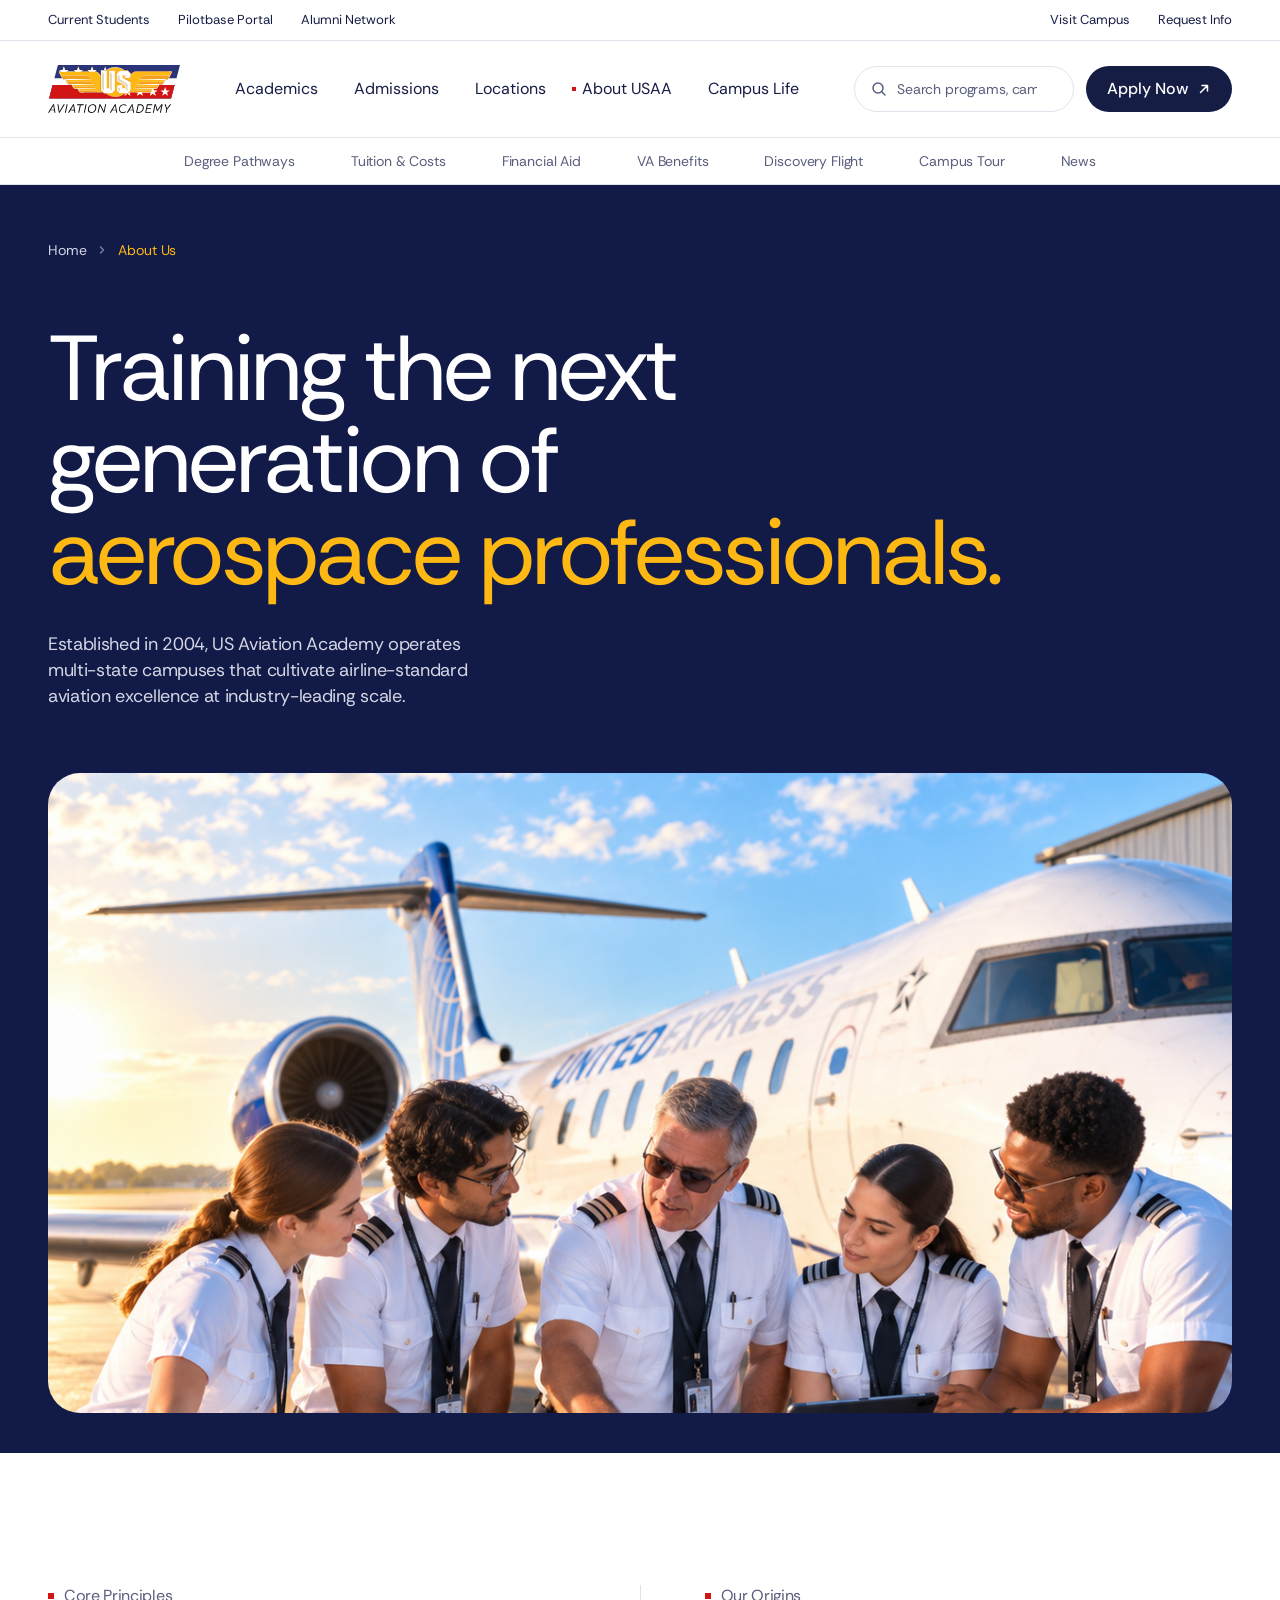
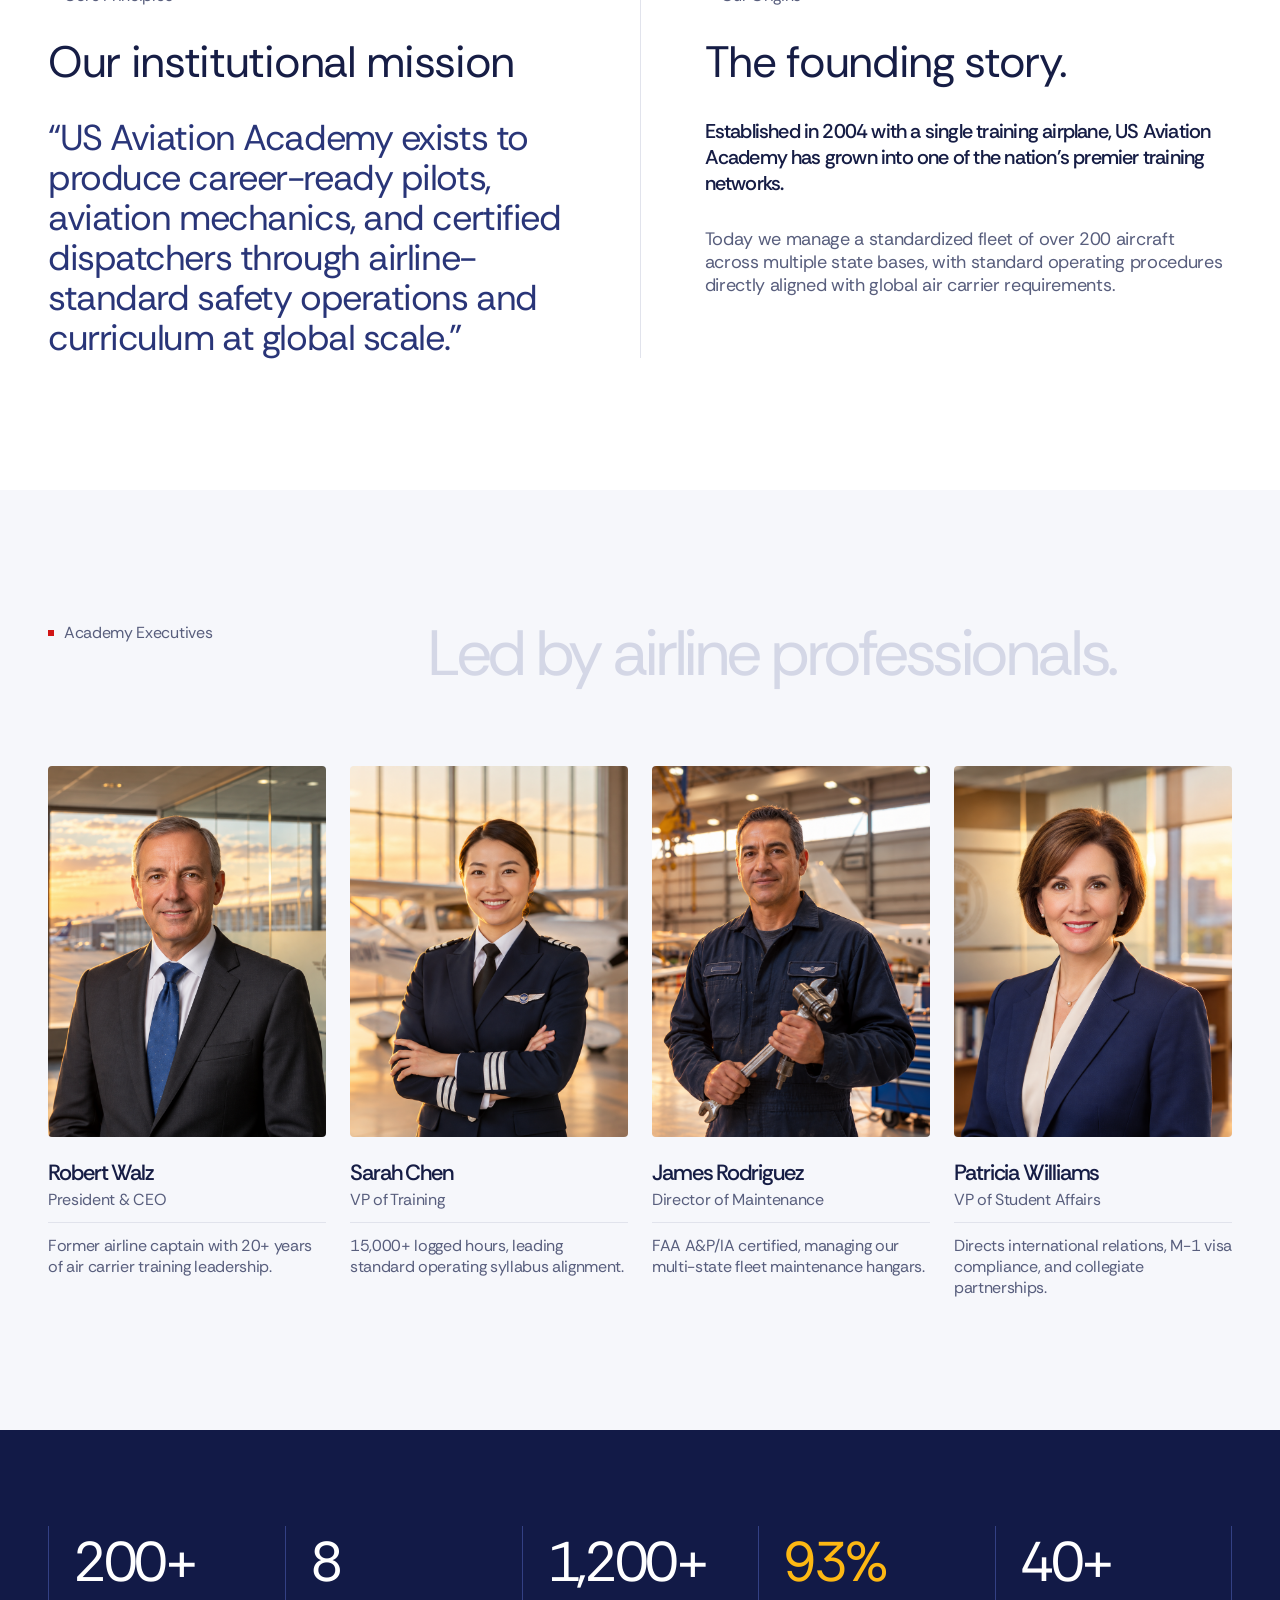
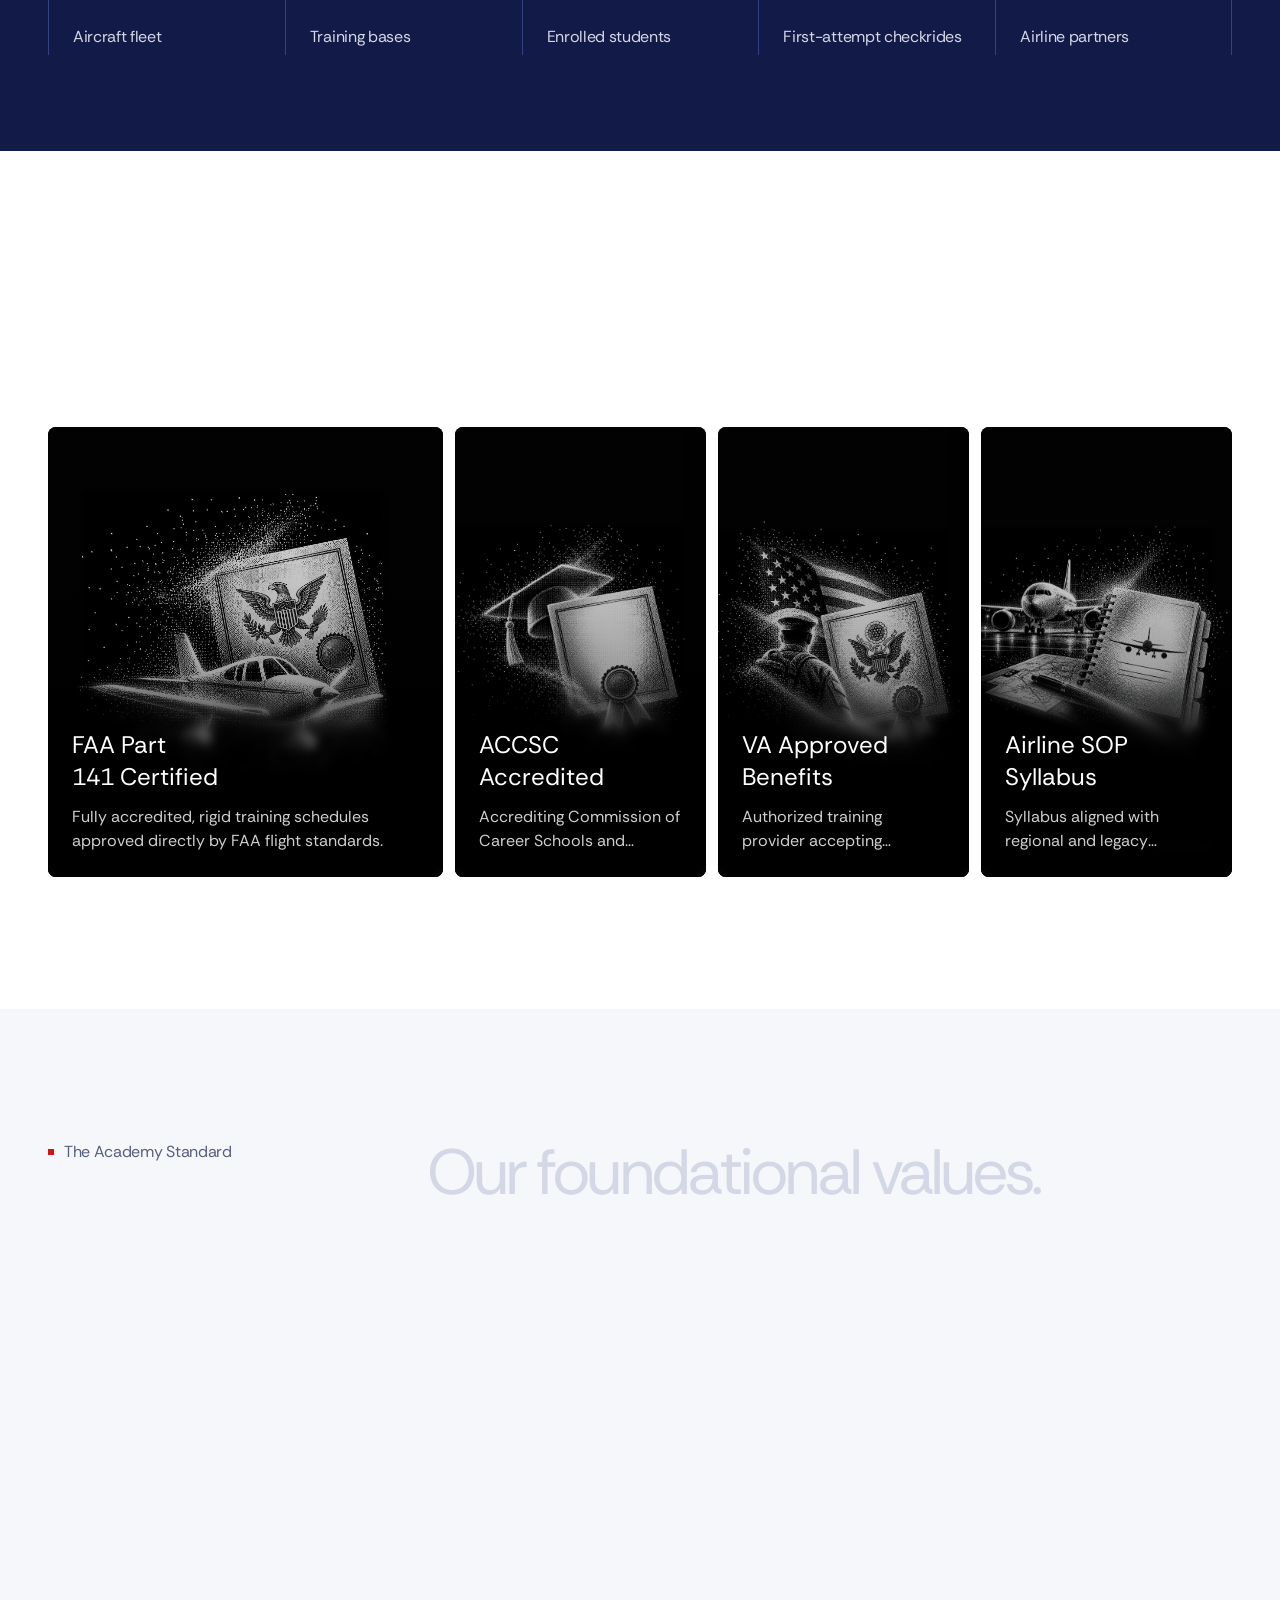
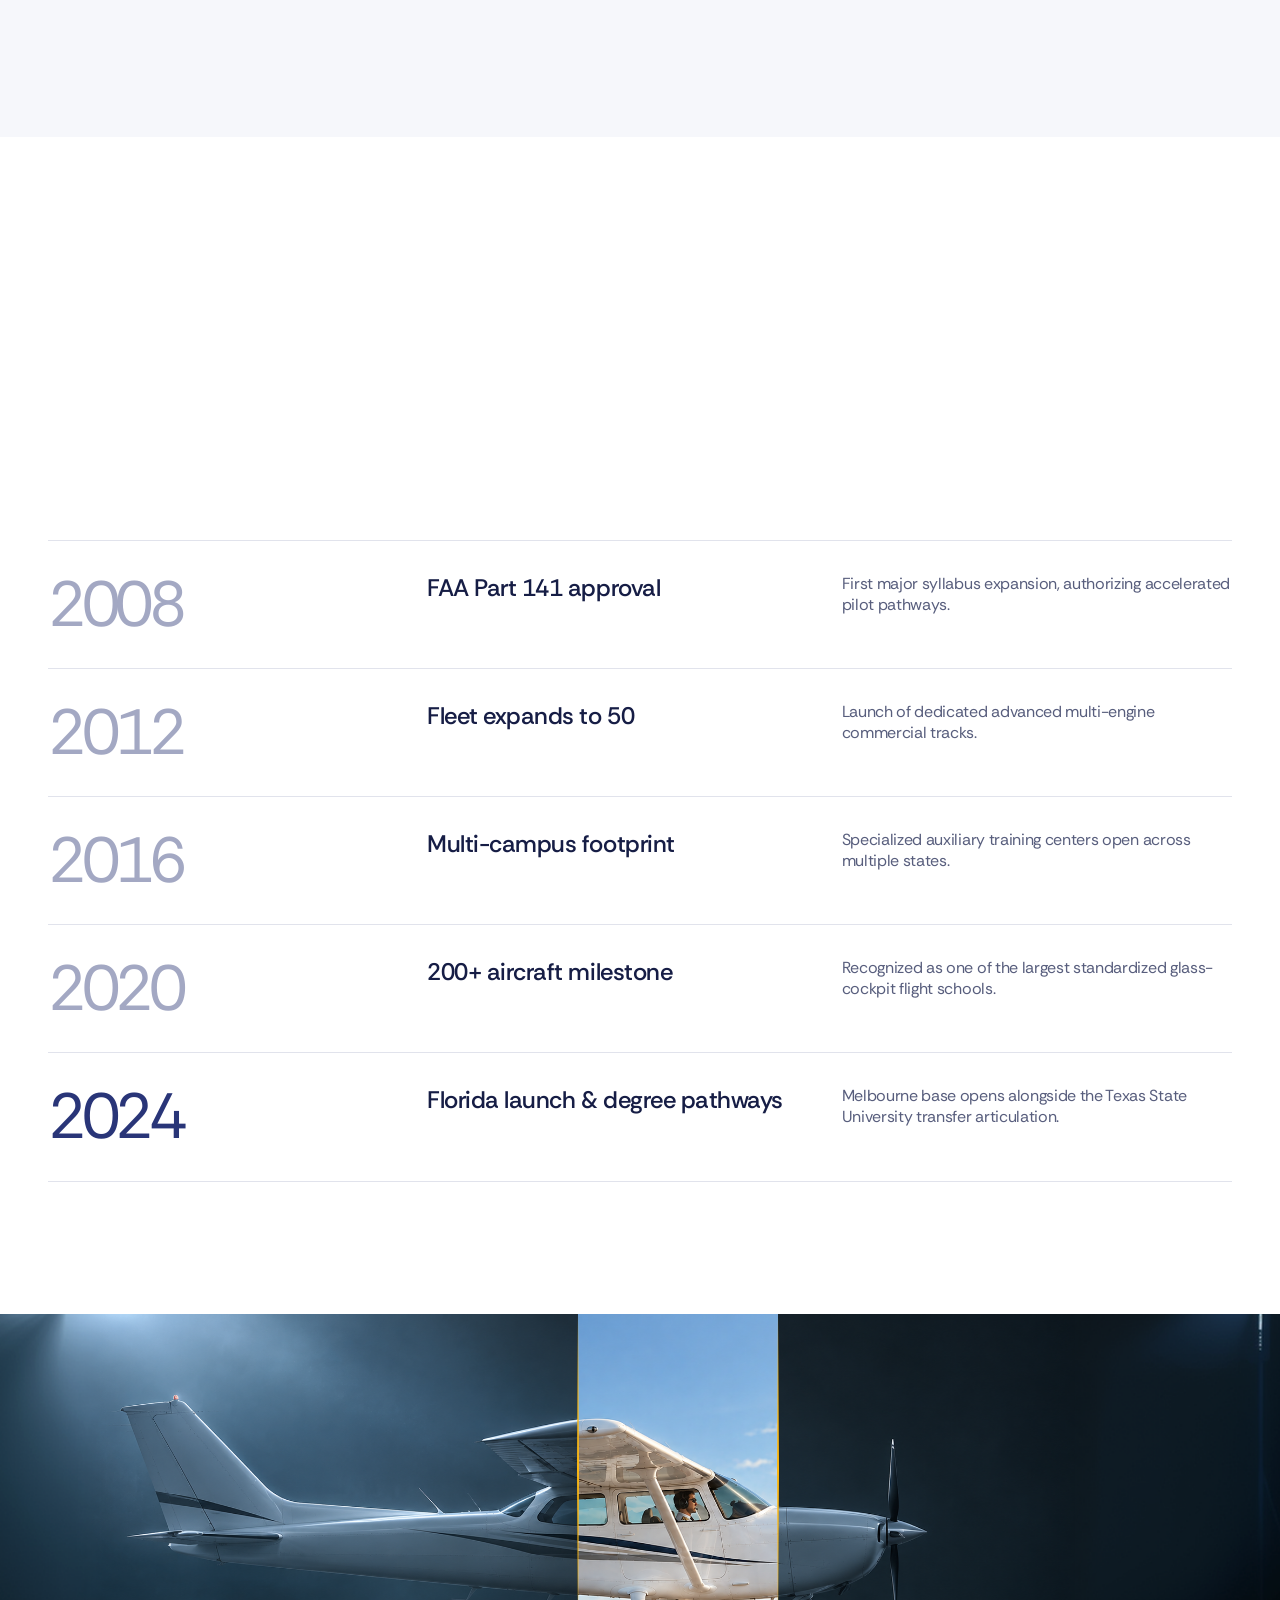
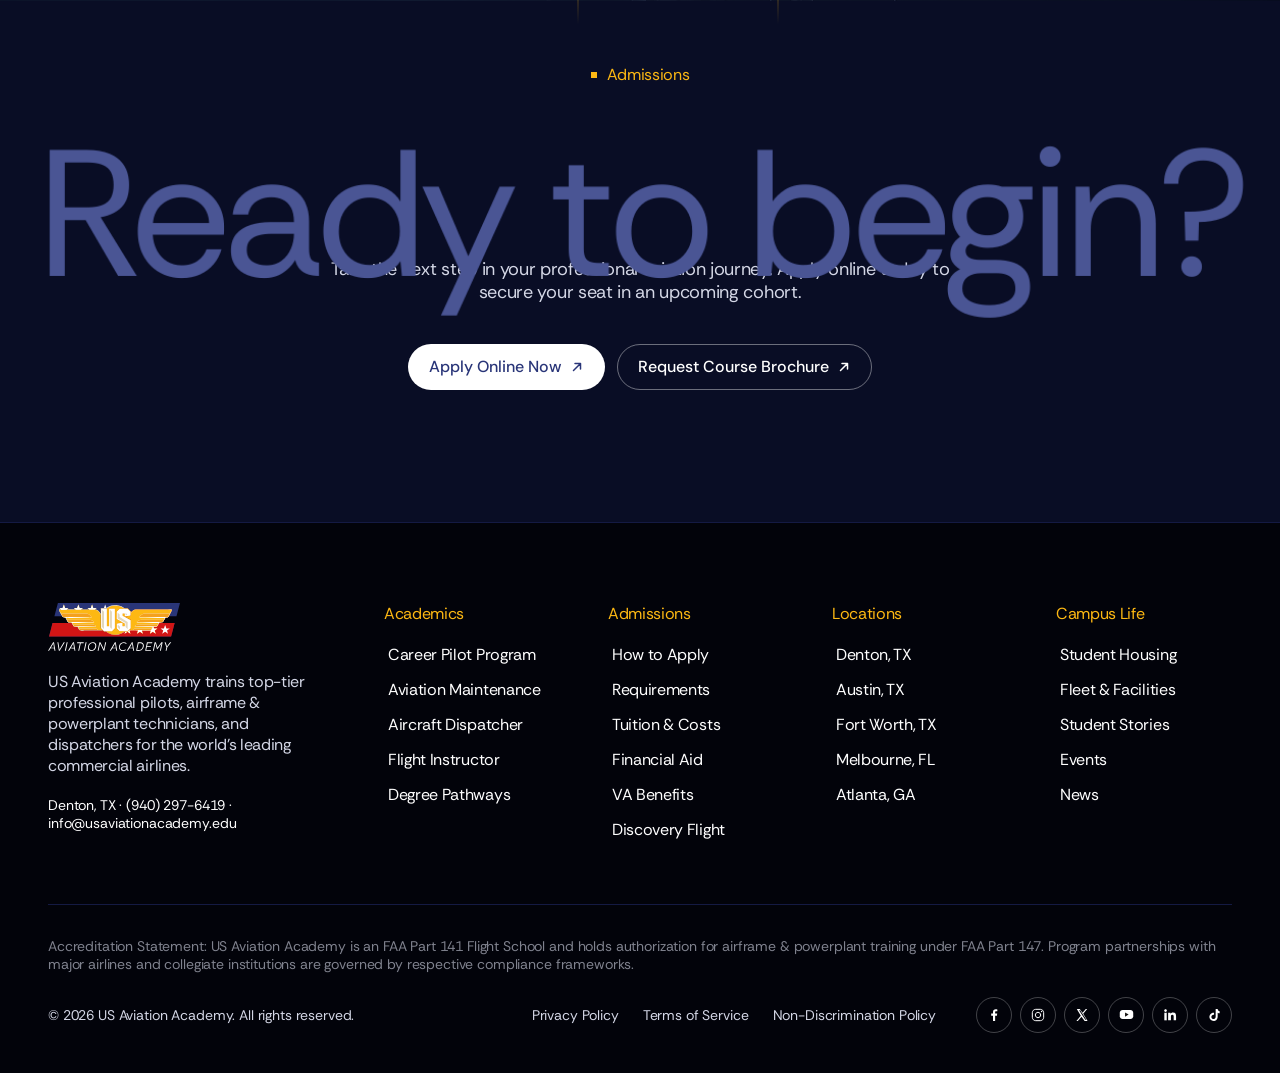
==== about.html @ 26ec2b7f "Match accreditation cards to updated Figma Keep artwork at natural proportions on black instead of c" ====
<!doctype html>
<html lang="en">
<head>
  <meta charset="utf-8">
  <meta name="viewport" content="width=device-width, initial-scale=1">
  <title>About Us — US Aviation Academy</title>
  <meta name="description" content="Since 2004, US Aviation Academy has trained airline-ready pilots, A&amp;P technicians and dispatchers across multi-state campuses.">
  <link rel="preconnect" href="https://fonts.googleapis.com">
  <link rel="preconnect" href="https://fonts.gstatic.com" crossorigin>
  <link href="https://fonts.googleapis.com/css2?family=DM+Sans:opsz,wght@9..40,400;9..40,500&family=Rethink+Sans:wght@400;500&display=swap" rel="stylesheet">
  <link href="https://api.fontshare.com/v2/css?f[]=satoshi@400&display=swap" rel="stylesheet">
  <link rel="stylesheet" href="styles.css?v=7">
</head>
<body class="page-about">
  <a class="skip-link" href="#main">Skip to content</a>

  <!-- Full header (top of page) -->
  <header class="site-header" id="top">
    <div class="utility-nav">
      <nav class="utility-left" aria-label="Quick links">
        <a href="#">Current Students</a>
        <a href="#">Pilotbase Portal</a>
        <a href="#">Alumni Network</a>
      </nav>
      <nav class="utility-right" aria-label="Visitor links">
        <a href="#">Visit Campus</a>
        <a href="#">Request Info</a>
      </nav>
    </div>

    <div class="main-nav">
      <a class="logo" href="index.html" aria-label="US Aviation Academy home">
        <img src="assets/logo.svg" width="132" height="48" alt="US Aviation Academy">
      </a>
      <nav class="nav-menu" aria-label="Primary">
        <a href="index.html#programs">Academics</a>
        <a href="index.html#admissions">Admissions</a>
        <a href="index.html#locations">Locations</a>
        <a href="about.html" class="is-current">About USAA</a>
        <a href="index.html#news">Campus Life</a>
      </nav>
      <div class="nav-actions">
        <label class="search-bar">
          <span class="icon icon-search" aria-hidden="true"></span>
          <span class="sr-only">Search</span>
          <input type="search" placeholder="Search programs, campuses…">
        </label>
        <a class="btn btn-dark" href="index.html#admissions">Apply Now <span class="arrow" aria-hidden="true"></span></a>
        <button class="menu-toggle" type="button" aria-label="Open menu" aria-expanded="false" aria-controls="mobile-menu"><span></span><span></span></button>
      </div>
    </div>

    <nav class="sub-nav" aria-label="Secondary">
      <a href="index.html#programs">Degree Pathways</a>
      <a href="index.html#admissions">Tuition &amp; Costs</a>
      <a href="index.html#admissions">Financial Aid</a>
      <a href="index.html#admissions">VA Benefits</a>
      <a href="index.html#cta">Discovery Flight</a>
      <a href="index.html#locations">Campus Tour</a>
      <a href="index.html#news">News</a>
    </nav>
  </header>

  <!-- Floating sticky header (appears on scroll) -->
  <div class="sticky-nav" aria-hidden="true">
    <div class="sticky-pill">
      <a class="logo" href="index.html" tabindex="-1" aria-label="US Aviation Academy home">
        <img src="assets/logo-sticky.svg" width="99" height="36" alt="">
      </a>
      <nav class="nav-menu" aria-label="Primary (sticky)">
        <a href="index.html#programs" tabindex="-1">Academics</a>
        <a href="index.html#admissions" tabindex="-1">Admissions</a>
        <a href="index.html#locations" tabindex="-1">Locations</a>
        <a href="about.html" tabindex="-1" class="is-current">About USAA</a>
        <a href="index.html#news" tabindex="-1">Campus Life</a>
      </nav>
      <div class="nav-actions">
        <form class="pill-search" role="search" onsubmit="return false">
          <input type="search" placeholder="Search programs, campuses…" tabindex="-1" aria-label="Search">
          <button type="button" class="pill-search-btn" tabindex="-1" aria-label="Open search"><span class="icon icon-search" aria-hidden="true"></span></button>
        </form>
        <a class="btn btn-ink" href="index.html#admissions" tabindex="-1">Apply Now <span class="arrow" aria-hidden="true"></span></a>
        <button class="menu-toggle" type="button" tabindex="-1" aria-label="Open menu" aria-expanded="false" aria-controls="mobile-menu"><span></span><span></span></button>
      </div>
    </div>
  </div>

  <!-- Mobile menu -->
  <div class="mobile-menu" id="mobile-menu" hidden>
    <nav aria-label="Mobile">
      <a href="index.html#programs">Academics</a>
      <a href="index.html#admissions">Admissions</a>
      <a href="index.html#locations">Locations</a>
      <a href="about.html" class="is-current">About USAA</a>
      <a href="index.html#news">Campus Life</a>
    </nav>
    <div class="mobile-menu-foot">
      <a class="btn btn-light" href="index.html#admissions">Apply Now <span class="arrow" aria-hidden="true"></span></a>
      <a class="btn btn-outline-dark" href="#">Request Info <span class="arrow" aria-hidden="true"></span></a>
    </div>
  </div>

  <main id="main">
    <!-- Page hero -->
    <section class="page-hero section-dark">
      <div class="wrap">
        <nav class="breadcrumbs hero-in" aria-label="Breadcrumb" style="--hd:0ms">
          <a href="index.html">Home</a><img src="assets/chevron-right.svg" width="12" height="12" alt="">
          <span aria-current="page">About Us</span>
        </nav>
        <div class="about-title">
          <div class="about-title-row">
            <h1 class="display-xl hero-in" style="--hd:400ms; --hy:40px">Training the next<br>generation of<br><span class="accent">aerospace professionals.</span></h1>
            <p class="about-lead hero-in" style="--hd:200ms">Established in 2004, US Aviation Academy operates multi-state campuses that cultivate airline-standard aviation excellence at industry-leading scale.</p>
          </div>
        </div>
        <figure class="about-banner"><img src="assets/airline-dna.png" alt="Academy pilots reviewing a flight plan beside a regional jet"></figure>
      </div>
    </section>

    <!-- Mission -->
    <section class="section mission" id="mission">
      <div class="wrap mission-split">
        <div class="mission-col slide-in from-left">
          <p class="eyebrow"><span class="bullet bullet-red"></span>Core Principles</p>
          <h2 class="h3">Our institutional mission</h2>
          <blockquote class="mission-quote">“US Aviation Academy exists to produce career-ready pilots, aviation mechanics, and certified dispatchers through airline-standard safety operations and curriculum at global scale.”</blockquote>
        </div>
        <div class="mission-col origins slide-in from-right">
          <p class="eyebrow"><span class="bullet bullet-red"></span>Our Origins</p>
          <h2 class="h3">The founding story.</h2>
          <p class="origins-lead">Established in 2004 with a single training airplane, US Aviation Academy has grown into one of the nation's premier training networks.</p>
          <p class="origins-body">Today we manage a standardized fleet of over 200 aircraft across multiple state bases, with standard operating procedures directly aligned with global air carrier requirements.</p>
        </div>
      </div>
    </section>

    <!-- Leadership -->
    <section class="section leadership" id="leadership">
      <div class="wrap">
        <div class="section-header heading-in">
          <p class="eyebrow"><span class="bullet bullet-red"></span>Academy Executives</p>
          <h2 class="display-lg scroll-words">Led by airline professionals.</h2>
        </div>
        <div class="leaders-grid">
          <article class="leader-card reveal-up" style="--d:0ms">
            <span class="leader-portrait"><img class="zoom-in" src="assets/leader-robert-walz.png" alt="Portrait of Robert Walz" style="object-position:66% center"></span>
            <div class="leader-meta"><div class="name-role"><h3>Robert Walz</h3><p>President &amp; CEO</p></div><span class="divider"></span><p class="bio">Former airline captain with 20+ years of air carrier training leadership.</p></div>
          </article>
          <article class="leader-card reveal-up" style="--d:100ms">
            <span class="leader-portrait"><img class="zoom-in" src="assets/leader-sarah-chen.png" alt="Portrait of Sarah Chen" style="object-position:60.5% center"></span>
            <div class="leader-meta"><div class="name-role"><h3>Sarah Chen</h3><p>VP of Training</p></div><span class="divider"></span><p class="bio">15,000+ logged hours, leading standard operating syllabus alignment.</p></div>
          </article>
          <article class="leader-card reveal-up" style="--d:200ms">
            <span class="leader-portrait"><img class="zoom-in" src="assets/leader-james-rodriguez.png" alt="Portrait of James Rodriguez" style="object-position:89.4% center"></span>
            <div class="leader-meta"><div class="name-role"><h3>James Rodriguez</h3><p>Director of Maintenance</p></div><span class="divider"></span><p class="bio">FAA A&amp;P/IA certified, managing our multi-state fleet maintenance hangars.</p></div>
          </article>
          <article class="leader-card reveal-up" style="--d:300ms">
            <span class="leader-portrait"><img class="zoom-in" src="assets/leader-patricia-williams.png" alt="Portrait of Patricia Williams" style="object-position:62.9% center"></span>
            <div class="leader-meta"><div class="name-role"><h3>Patricia Williams</h3><p>VP of Student Affairs</p></div><span class="divider"></span><p class="bio">Directs international relations, M-1 visa compliance, and collegiate partnerships.</p></div>
          </article>
        </div>
      </div>
    </section>

    <!-- Stats band -->
    <section class="stats-band section-dark">
      <div class="wrap">
        <div class="band-grid count-group">
          <div class="band-stat"><span class="value" data-count="200" data-suffix="+">200+</span><span class="bar"></span><span class="label">Aircraft fleet</span></div>
          <div class="band-stat"><span class="value" data-count="8" data-suffix="">8</span><span class="bar"></span><span class="label">Training bases</span></div>
          <div class="band-stat"><span class="value" data-count="1200" data-suffix="+" data-comma>1,200+</span><span class="bar"></span><span class="label">Enrolled students</span></div>
          <div class="band-stat"><span class="value accent" data-count="93" data-suffix="%">93%</span><span class="bar"></span><span class="label">First-attempt checkrides</span></div>
          <div class="band-stat"><span class="value" data-count="40" data-suffix="+">40+</span><span class="bar"></span><span class="label">Airline partners</span></div>
        </div>
      </div>
    </section>

    <!-- Accreditation -->
    <section class="section accreditation" id="accreditation">
      <div class="wrap">
        <div class="section-header heading-in">
          <p class="eyebrow"><span class="bullet bullet-red"></span>Industry Endorsements</p>
          <h2 class="display-lg scroll-words">Accreditation &amp; partnerships.</h2>
        </div>
        <div class="accred-grid">
          <article class="accred-card is-active reveal-up" tabindex="0" style="--d:0ms">
            <img src="assets/accred-faa-141.png" alt="">
            <div class="accred-copy"><h3>FAA Part<br>141 Certified</h3><p>Fully accredited, rigid training schedules approved directly by FAA flight standards.</p></div>
          </article>
          <article class="accred-card reveal-up" tabindex="0" style="--d:100ms">
            <img src="assets/accred-accsc.png" alt="">
            <div class="accred-copy"><h3>ACCSC<br>Accredited</h3><p>Accrediting Commission of Career Schools and Colleges approved standards of excellence.</p></div>
          </article>
          <article class="accred-card reveal-up" tabindex="0" style="--d:200ms">
            <img src="assets/accred-va.png" alt="">
            <div class="accred-copy"><h3>VA Approved<br>Benefits</h3><p>Authorized training provider accepting standard GI Bill education pathway funding.</p></div>
          </article>
          <article class="accred-card reveal-up" tabindex="0" style="--d:300ms">
            <img src="assets/accred-airline-sop.png" alt="">
            <div class="accred-copy"><h3>Airline SOP<br>Syllabus</h3><p>Syllabus aligned with regional and legacy commercial carrier checkride parameters.</p></div>
          </article>
        </div>
      </div>
    </section>

    <!-- Values -->
    <section class="section values" id="values">
      <div class="wrap">
        <div class="section-header heading-in">
          <p class="eyebrow"><span class="bullet bullet-red"></span>The Academy Standard</p>
          <h2 class="display-lg scroll-words">Our foundational values.</h2>
        </div>
        <div class="values-grid">
          <article class="value-card reveal-up draw-line" style="--d:0ms">
            <span class="index">01</span>
            <div class="value-body"><span class="value-illustration"><img src="assets/value-safety.png" alt=""></span><h3>Safety first</h3><p>Checklists, strict crew resource management, and rigorous standards from flight one.</p></div>
          </article>
          <article class="value-card reveal-up draw-line" style="--d:100ms">
            <span class="index">02</span>
            <div class="value-body"><span class="value-illustration"><img src="assets/value-academic.png" alt=""></span><h3>Academic excellence</h3><p>Collegiate curriculum integrated with industry-standard aviation platforms.</p></div>
          </article>
          <article class="value-card reveal-up draw-line" style="--d:200ms">
            <span class="index">03</span>
            <div class="value-body"><span class="value-illustration"><img src="assets/value-mentorship.png" alt=""></span><h3>Mentorship community</h3><p>Lasting networks pairing candidates with retired legacy carrier pilots.</p></div>
          </article>
        </div>
      </div>
    </section>

    <!-- Timeline -->
    <section class="section timeline" id="story">
      <div class="wrap">
        <div class="section-header heading-in">
          <p class="eyebrow"><span class="bullet bullet-red"></span>Operational Milestones</p>
          <h2 class="display-lg scroll-words">Our institutional story.</h2>
        </div>
        <ol class="timeline-flow">
          <li class="timeline-row reveal-up draw-line">
            <span class="year">2004</span>
            <div class="event"><h3 class="h6">Founded in Denton, TX</h3><p>Operations begin with a single training aircraft and regional ground school.</p></div>
          </li>
          <li class="timeline-row reveal-up draw-line">
            <span class="year">2008</span>
            <div class="event"><h3 class="h6">FAA Part 141 approval</h3><p>First major syllabus expansion, authorizing accelerated pilot pathways.</p></div>
          </li>
          <li class="timeline-row reveal-up draw-line">
            <span class="year">2012</span>
            <div class="event"><h3 class="h6">Fleet expands to 50</h3><p>Launch of dedicated advanced multi-engine commercial tracks.</p></div>
          </li>
          <li class="timeline-row reveal-up draw-line">
            <span class="year">2016</span>
            <div class="event"><h3 class="h6">Multi-campus footprint</h3><p>Specialized auxiliary training centers open across multiple states.</p></div>
          </li>
          <li class="timeline-row reveal-up draw-line">
            <span class="year">2020</span>
            <div class="event"><h3 class="h6">200+ aircraft milestone</h3><p>Recognized as one of the largest standardized glass-cockpit flight schools.</p></div>
          </li>
          <li class="timeline-row is-latest reveal-up draw-line">
            <span class="year">2024</span>
            <div class="event"><h3 class="h6">Florida launch &amp; degree pathways</h3><p>Melbourne base opens alongside the Texas State University transfer articulation.</p></div>
          </li>
        </ol>
      </div>
    </section>

    <!-- Pre-footer CTA -->
    <section class="cta" id="cta">
      <div class="cta-visual" aria-label="Training aircraft — move across the image to reveal it in flight">
        <img class="cta-base" src="assets/cta-plane-1.png" alt="Cessna training aircraft in a hangar">
        <div class="cta-window">
          <img class="cta-reveal" src="assets/cta-plane-2.png" alt="" aria-hidden="true">
        </div>
        <img class="cta-divider left" src="assets/cta-divider-1.svg" width="2" height="347" alt="" aria-hidden="true">
        <img class="cta-divider right" src="assets/cta-divider-2.svg" width="2" height="348" alt="" aria-hidden="true">
      </div>
      <div class="cta-content wrap">
        <p class="eyebrow eyebrow-yellow reveal-up"><span class="bullet"></span>Admissions</p>
        <h2 class="display-xl scroll-words on-dark">Ready to begin?</h2>
        <p class="cta-lead reveal-up">Take the next step in your professional aviation journey. Apply online today to secure your seat in an upcoming cohort.</p>
        <div class="btn-row center reveal-up">
          <a class="btn btn-light" href="index.html#admissions">Apply Online Now <span class="arrow" aria-hidden="true"></span></a>
          <a class="btn btn-outline-dark" href="#">Request Course Brochure <span class="arrow" aria-hidden="true"></span></a>
        </div>
      </div>
    </section>
  </main>

  <footer class="footer">
    <div class="wrap">
      <div class="footer-top">
        <div class="footer-brand">
          <img src="assets/logo-reversed.svg" width="132" height="48" alt="US Aviation Academy">
          <p>US Aviation Academy trains top-tier professional pilots, airframe &amp; powerplant technicians, and dispatchers for the world's leading commercial airlines.</p>
          <p class="contact">Denton, TX · <a href="tel:+19402976419">(940) 297-6419</a> · <a href="mailto:info@usaviationacademy.edu">info@usaviationacademy.edu</a></p>
        </div>
        <div class="footer-columns">
          <nav class="reveal-up" style="--d:0ms" aria-label="Academics"><h4>Academics</h4><a class="flink" href="career-pilot.html"><span>Career Pilot Program</span></a><a class="flink" href="#"><span>Aviation Maintenance</span></a><a class="flink" href="#"><span>Aircraft Dispatcher</span></a><a class="flink" href="#"><span>Flight Instructor</span></a><a class="flink" href="#"><span>Degree Pathways</span></a></nav>
          <nav class="reveal-up" style="--d:100ms" aria-label="Admissions"><h4>Admissions</h4><a class="flink" href="#"><span>How to Apply</span></a><a class="flink" href="#"><span>Requirements</span></a><a class="flink" href="#"><span>Tuition &amp; Costs</span></a><a class="flink" href="#"><span>Financial Aid</span></a><a class="flink" href="#"><span>VA Benefits</span></a><a class="flink" href="#"><span>Discovery Flight</span></a></nav>
          <nav class="reveal-up" style="--d:200ms" aria-label="Locations"><h4>Locations</h4><a class="flink" href="#"><span>Denton, TX</span></a><a class="flink" href="#"><span>Austin, TX</span></a><a class="flink" href="#"><span>Fort Worth, TX</span></a><a class="flink" href="#"><span>Melbourne, FL</span></a><a class="flink" href="#"><span>Atlanta, GA</span></a></nav>
          <nav class="reveal-up" style="--d:300ms" aria-label="Campus Life"><h4>Campus Life</h4><a class="flink" href="#"><span>Student Housing</span></a><a class="flink" href="#"><span>Fleet &amp; Facilities</span></a><a class="flink" href="#"><span>Student Stories</span></a><a class="flink" href="#"><span>Events</span></a><a class="flink" href="#"><span>News</span></a></nav>
        </div>
      </div>
      <div class="footer-legal">
        <p class="accreditation">Accreditation Statement: US Aviation Academy is an FAA Part 141 Flight School and holds authorization for airframe &amp; powerplant training under FAA Part 147. Program partnerships with major airlines and collegiate institutions are governed by respective compliance frameworks.</p>
        <div class="footer-bottom-row">
          <p>© 2026 US Aviation Academy. All rights reserved.</p>
          <div class="bottom-right">
            <nav class="legal-links" aria-label="Legal"><a href="#">Privacy Policy</a><a href="#">Terms of Service</a><a href="#">Non-Discrimination Policy</a></nav>
            <div class="footer-social">
              <a href="#" aria-label="Facebook"><img src="assets/social-facebook.svg" width="16" height="16" alt=""></a>
              <a href="#" aria-label="Instagram"><img src="assets/social-instagram.svg" width="16" height="16" alt=""></a>
              <a href="#" aria-label="X"><img src="assets/social-x.svg" width="16" height="16" alt=""></a>
              <a href="#" aria-label="YouTube"><img src="assets/social-youtube.svg" width="17" height="17" alt=""></a>
              <a href="#" aria-label="LinkedIn"><img src="assets/social-linkedin.svg" width="16" height="16" alt=""></a>
              <a href="#" aria-label="TikTok"><img src="assets/social-tiktok.svg" width="16" height="16" alt=""></a>
            </div>
          </div>
        </div>
      </div>
    </div>
  </footer>

  <script src="vendor/lenis.min.js"></script>
  <script src="main.js?v=7"></script>
</body>
</html>
---- styles.css ----
/* ==========================================================================
   US Aviation Academy — Homepage prototype
   Visuals: Figma "USAA Homepage — Desktop 1440 (Brand)".
   Motion: pactum-interactions.md (Pactum spec), mapped to USAA brand colours
   (Pactum lime → USAA yellow, Pactum dark teal → USAA navy).
   ========================================================================== */

:root {
  /* Brand */
  --primary: #293578;
  --secondary: #fdb813;
  --tertiary: #d11515;

  /* Surfaces */
  --navy: #121a47;
  --navy-deep: #090d25;
  --ink: #161d45;
  --footer: #02030a;
  --white: #ffffff;
  --off-white: #f6f7fb;
  --tint: #fff6e0;

  /* Text */
  --text: #161d45;
  --text-2: #585e7d;
  --text-muted: #d4d7e6;

  /* Lines */
  --line: #e1e3ec;
  --line-dark: #334084;
  --line-footer: #141a43;

  /* Type */
  --font-display: "Rethink Sans", system-ui, sans-serif;
  --font-ui: "DM Sans", system-ui, sans-serif;

  /* Layout */
  --gutter: 48px;
  --section-y: 132px;
  --max: 1440px;

  /* Motion tokens (spec §0) */
  --hover-fast: 500ms cubic-bezier(0.16, 1, 0.3, 1);
  --hover-soft: 400ms cubic-bezier(0.34, 1.3, 0.64, 1);
  --card-reveal: 800ms cubic-bezier(0.16, 1, 0.3, 1);
  --blog-hover: 400ms cubic-bezier(0.12, 0.23, 0.5, 1);
  --ease-appear: cubic-bezier(0.22, 1, 0.36, 1);       /* 1200ms */
  --ease-hero: cubic-bezier(0.12, 0.23, 0, 0.99);      /* 1200ms */
  --ease-heading: cubic-bezier(0.12, 0.23, 0.27, 1);   /* 600ms */
  --ease-image: cubic-bezier(0.44, 0, 0.11, 1);        /* 1200ms */
  --ease-line: cubic-bezier(0.075, 0.82, 0.165, 1);    /* 1500ms */
  --ease-stat: cubic-bezier(0.215, 0.61, 0.355, 1);    /* 2000ms */
  --ease-nav: cubic-bezier(0.16, 1, 0.3, 1);           /* 600ms */
}

/* Reset ------------------------------------------------------------------ */
*, *::before, *::after { box-sizing: border-box; }
html { -webkit-text-size-adjust: 100%; }
body {
  margin: 0;
  background: var(--white);
  color: var(--text);
  font-family: var(--font-display);
  font-size: 16px;
  line-height: 1.3;
  letter-spacing: -0.02em;
  -webkit-font-smoothing: antialiased;
  overflow-x: hidden;
}
img { display: block; max-width: 100%; }
a { color: inherit; text-decoration: none; }
h1, h2, h3, h4, p, figure, ol, ul { margin: 0; padding: 0; }
ol, ul { list-style: none; }
button, input { font: inherit; color: inherit; }
button { cursor: pointer; background: none; border: 0; padding: 0; }
section[id], main { scroll-margin-top: 96px; }

/* Lenis (smooth scroll) */
html.lenis, html.lenis body { height: auto; }
.lenis.lenis-smooth { scroll-behavior: auto !important; }
.lenis.lenis-smooth [data-lenis-prevent] { overscroll-behavior: contain; }
.lenis.lenis-stopped { overflow: hidden; }

.sr-only {
  position: absolute; width: 1px; height: 1px; padding: 0; margin: -1px;
  overflow: hidden; clip: rect(0 0 0 0); white-space: nowrap; border: 0;
}
.skip-link {
  position: absolute; left: 16px; top: -60px; z-index: 100;
  background: var(--secondary); color: var(--ink); padding: 10px 16px; border-radius: 100px;
  transition: top 200ms;
}
.skip-link:focus { top: 16px; }
:focus-visible { outline: 2px solid var(--secondary); outline-offset: 3px; border-radius: 4px; }

.wrap { width: 100%; max-width: var(--max); margin-inline: auto; padding-inline: var(--gutter); }

/* Type scale ------------------------------------------------------------- */
.display-xl { font-weight: 400; font-size: 104px; line-height: 1; letter-spacing: -0.05em; }
.display-lg { font-weight: 400; font-size: 64px; line-height: 1; letter-spacing: -0.07em; }
.h3 { font-weight: 400; font-size: 44px; line-height: 48px; letter-spacing: -0.03em; }
.h6 { font-weight: 500; font-size: 24px; line-height: 29px; letter-spacing: -0.02em; color: var(--text); }

.eyebrow {
  display: inline-flex; align-items: center; gap: 10px;
  font-size: 16px; line-height: 21px; color: var(--text-2);
}
.eyebrow .bullet { width: 6px; height: 6px; background: var(--secondary); flex: none; }
.eyebrow .bullet-red { background: var(--tertiary); }
.eyebrow-yellow { color: var(--secondary); }

/* Arrow icon (Figma asset used as a mask so it follows text colour) */
.arrow {
  display: inline-block; width: 14px; height: 14px; flex: none;
  background: currentColor;
  -webkit-mask: url("assets/arrow-up-right.svg") center / contain no-repeat;
          mask: url("assets/arrow-up-right.svg") center / contain no-repeat;
  transition: transform var(--hover-fast);
}
.icon-search {
  display: inline-block; width: 16px; height: 16px; flex: none;
  background: url("assets/search.svg") center / contain no-repeat;
}

/* Buttons (spec §2.1): colour swap + arrow rotates 45°, spring 500/60 ---- */
.btn {
  display: inline-flex; align-items: center; gap: 8px;
  padding: 13px 20px; border-radius: 100px; border: 1px solid transparent;
  font-family: var(--font-ui); font-weight: 500; font-size: 16px; line-height: 18px; letter-spacing: 0;
  font-variation-settings: "opsz" 14; white-space: nowrap;
  transition: background-color var(--hover-fast), color var(--hover-fast), border-color var(--hover-fast);
}
.btn:hover .arrow, .btn:focus-visible .arrow, .is-hovered .btn .arrow { transform: rotate(45deg); }

/* Fill dark → yellow */
.btn-dark, .btn-ink { background: var(--ink); color: var(--white); }
.btn-primary { background: var(--primary); color: var(--white); }
/* Fill light → yellow */
.btn-light { background: var(--white); color: var(--primary); }
.btn-dark:hover, .btn-ink:hover, .btn-primary:hover, .btn-light:hover,
.btn-dark:focus-visible, .btn-ink:focus-visible, .btn-primary:focus-visible, .btn-light:focus-visible {
  background: var(--secondary); color: var(--ink);
}
/* Outline dark → navy fill */
.btn-outline { border-color: var(--line); color: var(--primary); }
.btn-outline:hover, .btn-outline:focus-visible, .is-hovered .btn-outline { background: var(--primary); border-color: var(--primary); color: var(--white); }
/* Outline light (on navy / photo) → white fill */
.btn-outline-dark { border-color: rgba(255, 255, 255, 0.4); color: var(--white); }
.btn-outline-dark:hover, .btn-outline-dark:focus-visible { background: var(--white); border-color: var(--white); color: var(--primary); }

.btn-row { display: flex; flex-wrap: wrap; gap: 12px; }
.btn-row.center { justify-content: center; }

/* Header (full, in-flow) ------------------------------------------------- */
.site-header { position: relative; z-index: 20; background: var(--white); }

.utility-nav {
  display: flex; justify-content: space-between; align-items: center;
  padding: 12px var(--gutter); border-bottom: 1px solid var(--line);
  font-size: 13px; line-height: 16px; letter-spacing: 0; color: var(--text);
}
.utility-left, .utility-right { display: flex; gap: 28px; }
.utility-nav a, .sub-nav a { transition: color var(--hover-fast), opacity var(--hover-fast); }
.utility-nav a:hover, .sub-nav a:hover { color: var(--primary); }

.main-nav {
  display: flex; justify-content: space-between; align-items: center;
  padding: 24px var(--gutter);
}
.logo img { height: 48px; width: auto; }

/* Top nav link (spec §3.1): 4px dot left of label, hidden at rest */
.nav-menu {
  display: flex; gap: 36px; align-items: center;
  font-family: var(--font-ui); font-size: 16px; line-height: 18px; letter-spacing: 0;
  font-variation-settings: "opsz" 14; color: var(--ink);
}
.nav-menu a { position: relative; display: inline-flex; align-items: center; padding-block: 8px; }
.nav-menu a::before {
  content: ""; position: absolute; left: -10px; top: 50%; width: 4px; height: 4px; margin-top: -2px;
  background: var(--tertiary); opacity: 0; transition: opacity var(--hover-fast);
}
.nav-menu a:hover::before, .nav-menu a.is-active::before { opacity: 1; }

.nav-actions { display: flex; align-items: center; gap: 12px; }

.search-bar {
  display: flex; align-items: center; gap: 8px; width: 220px;
  padding: 12px 20px 12px 16px; border: 1px solid var(--line); border-radius: 100px;
  cursor: text; transition: border-color var(--hover-fast);
}
.search-bar:hover { border-color: #c5c9db; }
.search-bar:focus-within { border-color: var(--primary); }
.search-bar input {
  border: 0; outline: 0; background: transparent; width: 100%; min-width: 0;
  font-size: 14px; line-height: 18px; letter-spacing: -0.01em; color: var(--text);
}
.search-bar input::placeholder { color: var(--text-2); }

.sub-nav {
  display: flex; justify-content: center; gap: 100px;
  padding: 14px var(--gutter); border-block: 1px solid var(--line);
  font-size: 14px; line-height: 18px; letter-spacing: -0.01em; color: var(--text-2);
}
.sub-nav a { white-space: nowrap; }

.menu-toggle { display: none; }

/* Sticky floating pill (spec §1.2: spring bounce 0, 0.6s) ---------------- */
.sticky-nav {
  position: fixed; top: 16px; left: 0; right: 0; z-index: 50;
  display: flex; justify-content: center; padding-inline: 16px;
  pointer-events: none;
  transform: translateY(-130%); opacity: 0;
  transition: transform 600ms var(--ease-nav), opacity 600ms var(--ease-nav);
}
.sticky-nav.is-visible { transform: translateY(0); opacity: 1; pointer-events: auto; }

.sticky-pill {
  width: min(1251px, 100%);
  display: flex; justify-content: space-between; align-items: center;
  padding: 12px 12px 12px 36px; border-radius: 70px;
  background: rgba(255, 255, 255, 0.96);
  -webkit-backdrop-filter: saturate(160%) blur(14px); backdrop-filter: saturate(160%) blur(14px);
  border: 1px solid var(--line);
}
.sticky-pill .logo img { height: 36px; }

.pill-search { display: flex; align-items: center; height: 42px; border: 1px solid var(--line); border-radius: 100px; overflow: hidden; transition: border-color var(--hover-fast); }
.pill-search:hover { border-color: #c5c9db; }
.pill-search input {
  width: 0; padding: 0; border: 0; outline: 0; background: transparent;
  font-size: 14px; letter-spacing: -0.01em; color: var(--text);
  transition: width var(--hover-fast), padding var(--hover-fast);
}
.pill-search input::placeholder { color: var(--text-2); }
.pill-search-btn { width: 40px; height: 40px; display: grid; place-items: center; flex: none; }
.pill-search.is-open { border-color: var(--primary); }
.pill-search.is-open input { width: 200px; padding-left: 16px; }

/* Mobile menu ------------------------------------------------------------ */
.mobile-menu {
  position: fixed; inset: 0; z-index: 45; background: var(--navy);
  display: flex; flex-direction: column; justify-content: space-between;
  padding: 120px 24px 40px;
  opacity: 0; transform: translateY(-12px);
  transition: opacity 600ms var(--ease-nav), transform 600ms var(--ease-nav);
}
.mobile-menu[hidden] { display: none; }
.mobile-menu.is-open { opacity: 1; transform: none; }
.mobile-menu nav { display: flex; flex-direction: column; }
.mobile-menu nav a {
  color: var(--white); font-size: 36px; line-height: 40px; letter-spacing: -0.04em;
  padding: 16px 0; border-bottom: 1px solid var(--line-dark);
  opacity: 0; transform: translateY(20px);
  transition: color var(--hover-fast), opacity 800ms var(--ease-appear), transform 800ms var(--ease-appear);
}
.mobile-menu.is-open nav a { opacity: 1; transform: none; }
.mobile-menu.is-open nav a:nth-child(2) { transition-delay: 50ms; }
.mobile-menu.is-open nav a:nth-child(3) { transition-delay: 100ms; }
.mobile-menu.is-open nav a:nth-child(4) { transition-delay: 150ms; }
.mobile-menu.is-open nav a:nth-child(5) { transition-delay: 200ms; }
.mobile-menu nav a:hover { color: var(--secondary); }
.mobile-menu-foot { display: flex; flex-wrap: wrap; gap: 12px; }

/* Hero ------------------------------------------------------------------- */
.section-dark { background: var(--navy); color: var(--white); }

.hero { padding-bottom: 40px; }
.hero-content {
  display: flex; justify-content: space-between; align-items: flex-end; gap: 40px;
  padding-top: 88px; padding-bottom: 64px;
}
.tagline-stack .eyebrow { padding-bottom: 36px; }
.hero h1 { color: var(--white); }
.hero h1 .accent { color: var(--secondary); }

.hero-lead { display: flex; flex-direction: column; gap: 32px; flex: none; }
.hero-lead p { max-width: 440px; font-size: 18px; line-height: 26px; color: var(--text-muted); }
.hero-lead .btn-row { flex-wrap: nowrap; }

/* Hero load sequence (spec §7): paragraph → CTAs → H1 → card */
.hero-in {
  opacity: 0; transform: translateY(var(--hy, 20px));
  transition: opacity 1200ms var(--ease-hero) var(--hd, 0ms), transform 1200ms var(--ease-hero) var(--hd, 0ms);
}
.is-loaded .hero-in { opacity: 1; transform: none; }

.banner-wrap { padding-inline: 40px; max-width: var(--max); margin-inline: auto; }
.hero-banner {
  position: relative; overflow: hidden; border-radius: 32px; background: var(--primary);
  aspect-ratio: 1360 / 786;
}
.hero-banner img { position: absolute; inset: 0; width: 100%; height: 100%; object-fit: cover; pointer-events: none; }
/* Image: scale 1.2 → 1 on load; then drifts at 90% scroll speed */
.banner-photo {
  top: -6%; height: 112%;
  translate: 0 var(--parallax, 0px);
  scale: 1.2; transition: scale 1200ms var(--ease-image);
  will-change: transform;
}
.is-loaded .banner-photo { scale: 1; }

.glass-card {
  position: absolute; left: 24px; bottom: 24px;
  display: flex; flex-direction: column; gap: 16px; padding: 24px;
  background: rgba(22, 29, 69, 0.95); border: 1px solid rgba(225, 227, 236, 0.25); border-radius: 16px;
  -webkit-backdrop-filter: blur(12px); backdrop-filter: blur(12px);
  opacity: 0; transform: translateY(40px);
  transition: opacity 1200ms var(--ease-appear) 600ms, transform 1200ms var(--ease-appear) 600ms;
}
.is-loaded .glass-card { opacity: 1; transform: none; }
.glass-card .stat-row { display: flex; align-items: center; gap: 12px; }
.glass-card .stat-value { font-size: 44px; line-height: 48px; letter-spacing: -0.03em; color: var(--secondary); min-width: 2.2ch; font-variant-numeric: tabular-nums; }
.glass-card .stat-label { font-size: 14px; line-height: 18px; letter-spacing: -0.01em; color: var(--text-muted); }
.glass-card .divider { display: block; height: 1px; width: 220px; background: rgba(225, 227, 236, 0.25); }
.glass-card p { width: 220px; font-weight: 500; font-size: 18px; line-height: 23px; color: var(--white); }

/* Sections --------------------------------------------------------------- */
.section { padding-block: var(--section-y); }
.section-header { display: flex; gap: 24px; align-items: flex-start; margin-bottom: 80px; }
.section-header .eyebrow { width: 442px; flex: none; }
.section-header h2 { max-width: 870px; color: var(--text); }
.section-dark .section-header h2 { color: var(--white); }

/* Section heading entrance (spec §6.2): title y24 @0.1s, eyebrow @0.2s */
.heading-in > * {
  opacity: 0; transform: translateY(24px);
  transition: opacity 600ms var(--ease-heading), transform 600ms var(--ease-heading);
}
.heading-in > :nth-child(1) { transition-delay: 200ms; }
.heading-in > :nth-child(2) { transition-delay: 100ms; }
.heading-in.in-view > * { opacity: 1; transform: none; }

/* Scroll colour reveal (spec §6.3): characters move from muted to full colour */
.scroll-words { --from: #d4d7e6; --to: var(--text); }
.scroll-words.on-dark { --from: #4a5594; --to: #ffffff; }
.scroll-words .w { display: inline-block; white-space: nowrap; }
.scroll-words .c { color: color-mix(in srgb, var(--to) calc(var(--t, 0) * 100%), var(--from)); }

/* Default fade-up (spec §6.1): y20, 1.2s appear, base delay 0.2s + stagger */
.reveal-up {
  opacity: 0; transform: translateY(20px);
  transition: opacity 1200ms var(--ease-appear), transform 1200ms var(--ease-appear);
  transition-delay: calc(200ms + var(--d, 0ms));
}
.reveal-up.in-view { opacity: 1; transform: none; }

/* Image zoom-in on view (spec §6.4): scale 1.2 → 1, clipped by frame */
.zoom-in { scale: 1.2; transition: scale 1200ms var(--ease-image); }
.in-view .zoom-in, .zoom-in.in-view { scale: 1; }

/* Hairline draw (spec §6.9) */
.draw-line { position: relative; }
.draw-line::after {
  content: ""; position: absolute; left: 0; right: 0; top: -1px; height: 1px; background: var(--line);
  transform: scaleX(0); transform-origin: left;
  transition: transform 1500ms var(--ease-line) 400ms;
}
.draw-line.in-view::after { transform: scaleX(1); }

/* Programs --------------------------------------------------------------- */
.programs-grid { display: grid; grid-template-columns: 437fr 469fr 437fr; border-bottom: 1px solid var(--line); }
.program-card { display: flex; flex-direction: column; gap: 28px; padding: 32px; border-right: 1px solid var(--line); }
.program-card:first-child { padding-left: 0; }
.program-card:last-child { padding-right: 0; border-right: 0; }
.program-media { position: relative; display: block; overflow: hidden; aspect-ratio: 405 / 460; border-radius: 4px; }
.program-media img { position: absolute; max-width: none; transform-origin: 50% 40%; transition: transform var(--hover-fast), scale 1200ms var(--ease-image); }
.program-meta { display: flex; flex-direction: column; gap: 12px; }
.program-meta .index { font-size: 14px; line-height: 18px; letter-spacing: -0.01em; color: var(--text-2); }
.program-meta p { font-size: 18px; line-height: 23px; color: var(--text-2); }
.program-card .btn { align-self: flex-start; }

.academic-strip {
  display: flex; justify-content: space-between; align-items: center; gap: 24px;
  margin-top: 80px; padding: 20px 24px; border-radius: 56px; background: var(--tint);
}
.strip-left { display: flex; align-items: center; gap: 16px; }
.strip-left .badge { flex: none; padding: 4px 8px; border-radius: 24px; background: var(--primary); color: var(--white); font-size: 12px; line-height: 16px; letter-spacing: 0.04em; }
.strip-left p { font-size: 18px; line-height: 23px; color: var(--text); }
.academic-strip .btn-outline { border-color: rgba(41, 53, 120, 0.15); }

/* Stats (spec §6.7) ------------------------------------------------------ */
.stats .section-header { margin-bottom: 96px; }
.stats-grid { display: grid; grid-template-columns: repeat(6, 1fr); align-items: end; }
.stat-column {
  display: flex; flex-direction: column; justify-content: space-between; height: 420px;
  padding-inline: 24px; border-left: 1px solid var(--line-dark);
}
.stat-column:last-child { border-right: 1px solid var(--line-dark); }
.stat-top { font-size: 16px; line-height: 21px; color: var(--text-muted); }
.stat-caption { font-size: 16px; line-height: 21px; color: var(--white); }
.value-block { display: flex; flex-direction: column; }
.value-block .value { font-size: 56px; line-height: 56px; letter-spacing: -0.06em; color: var(--white); margin-bottom: 16px; white-space: nowrap; font-variant-numeric: tabular-nums; }
.value-block .value.accent { color: var(--secondary); }
.value-block .bar { height: 4px; background: var(--secondary); transform-origin: left; transform: scaleX(0); transition: transform 3000ms var(--ease-stat) 400ms; }
.value-block .bar-fill {
  height: 0; background: linear-gradient(180deg, rgba(253, 184, 19, 0.1), rgba(253, 184, 19, 0));
  transition: height 2000ms var(--ease-stat) 400ms;
}
.stats-grid.in-view .bar { transform: scaleX(1); }
.stats-grid.in-view .bar-fill { height: var(--h); }

/* Locations (case-study card, spec §4.2) --------------------------------- */
/* Expanding cards: the active card (hovered, or the first by default) widens
   from 290 to 440 and its neighbours shrink to share the remaining width. */
.locations-grid { display: flex; gap: 12px; height: 499px; }
.location-card {
  position: relative; overflow: hidden; isolation: isolate;
  flex: 234 1 0; min-width: 0; /* grow ratios exclude the 56px padding: 290/440 total */
  display: flex; flex-direction: column; justify-content: space-between;
  padding: 32px 28px 40px; color: var(--white);
  transition: flex-grow var(--card-reveal);
}
.location-card.is-active { flex-grow: 384; }
.location-card .map { position: absolute; inset: 0; z-index: -1; overflow: hidden; background: #0b0d14; }
.location-card .map img { position: absolute; inset: 0; width: 100%; height: 100%; max-width: none; object-fit: cover; transition: transform var(--card-reveal); }
.location-card .map::after {
  content: ""; position: absolute; inset: 0;
  background: linear-gradient(180deg, rgba(0, 0, 0, 0) 0%, rgba(0, 0, 0, 0.6) 100%);
}
.location-card.is-active .map::after { background: linear-gradient(180deg, rgba(0, 0, 0, 0) 22.23%, rgba(0, 0, 0, 0.6) 100%); }
.location-card.is-active .map img { transform: scale(1.05); }

.card-head-row { display: flex; justify-content: space-between; align-items: center; }
.icao {
  padding: 4px 8px; border-radius: 2px; background: var(--tint); border: 1px solid var(--line);
  font-weight: 500; font-size: 12px; line-height: 16px; letter-spacing: 0.06em; color: var(--ink);
}
.chip {
  display: inline-flex; align-items: center; gap: 6px; padding: 4px 8px; border-radius: 2px;
  background: var(--white); color: #080b18; font-size: 14px; line-height: 20px; letter-spacing: 0;
}
.location-card .body { display: flex; flex-direction: column; gap: 12px; }
.location-card .title { font-weight: 500; font-size: 24px; line-height: 29px; letter-spacing: -0.02em; white-space: nowrap; transition: color var(--hover-fast); }
.location-card.is-active .title { color: var(--secondary); }
.location-card .desc {
  font-size: 16px; line-height: 21px; opacity: 0.8; min-height: 42px;
  display: -webkit-box; -webkit-line-clamp: 2; -webkit-box-orient: vertical; overflow: hidden;
}

/* Admissions ------------------------------------------------------------- */
.admissions { background: var(--off-white); }
.steps-row { display: grid; grid-template-columns: repeat(4, 1fr); gap: 24px; margin-bottom: 80px; }
.step-card { position: relative; display: flex; flex-direction: column; gap: 40px; padding-top: 24px; }
.step-card.draw-line::after { background: var(--line); }
.step-card:first-child.draw-line::after { background: var(--tertiary); }
.step-number { font-size: 104px; line-height: 104px; letter-spacing: -0.05em; color: var(--text-muted); transition: color var(--hover-soft); }
.step-body { display: flex; flex-direction: column; gap: 12px; }
.step-illustration { display: block; width: 96px; height: 96px; margin-bottom: 12px; }
.step-illustration img { width: 96px; height: 96px; object-fit: cover; mix-blend-mode: darken; transition: transform var(--hover-soft); }
.step-body p { font-size: 16px; line-height: 21px; color: var(--text-2); }

/* Airline DNA ------------------------------------------------------------ */
.dna-split { display: flex; align-items: center; gap: 96px; }
.dna-image { position: relative; flex: none; width: 620px; aspect-ratio: 1; overflow: hidden; border-radius: 4px; }
/* Parallax (spec §6.5): image taller than its frame, drifts on scroll */
.dna-image img {
  position: absolute; left: 0; top: -8%; width: 100%; height: 116%; object-fit: cover;
  translate: 0 var(--parallax, 0px);
}
.dna-content { flex: 1; min-width: 0; display: flex; flex-direction: column; gap: 40px; }
.dna-text { display: flex; flex-direction: column; gap: 24px; }
.dna-text .lead { font-size: 18px; line-height: 23px; color: var(--text-2); }
.checklist li {
  display: flex; align-items: center; gap: 14px; padding-block: 16px;
  border-bottom: 1px solid var(--line); font-size: 16px; line-height: 21px; color: var(--text);
}
.checklist li img { flex: none; transition: transform var(--hover-soft); }

/* News (blog card, spec §4.3) -------------------------------------------- */
.news { border-top: 1px solid var(--line); }
.news-header { display: flex; justify-content: space-between; align-items: flex-end; gap: 24px; margin-bottom: 64px; }
.news-title h2 { max-width: 520px; color: var(--text); margin-top: 24px; }
.news-grid { display: grid; grid-template-columns: 437fr 469fr 437fr; }
.news-card { padding: 32px 32px 8px; border-right: 1px solid var(--line); }
.news-card:first-child { padding-left: 0; }
.news-card:last-child { padding-right: 0; border-right: 0; }
.news-link { display: flex; flex-direction: column; gap: 20px; height: 100%; }
.news-media { display: block; height: 284px; overflow: hidden; }
.news-media img { width: 100%; height: 100%; object-fit: cover; transition: transform var(--blog-hover); }
.meta { display: flex; align-items: center; gap: 12px; }
.meta time { font-size: 12px; line-height: 16px; letter-spacing: 0.04em; color: var(--text); }
.meta .tag { padding: 3px 8px; border-radius: 2px; background: var(--tint); font-size: 12px; line-height: 16px; letter-spacing: 0; color: var(--text-2); }
.news-card p { font-size: 16px; line-height: 21px; color: var(--text-2); }
.read-more {
  margin-top: auto; padding-top: 8px; display: inline-flex; align-items: center; gap: 6px; align-self: flex-start;
  font-family: var(--font-ui); font-weight: 500; font-size: 16px; line-height: 18px; letter-spacing: 0; color: var(--ink);
}

/* Pre-footer CTA --------------------------------------------------------- */
.cta { background: var(--navy-deep); color: var(--white); padding-bottom: var(--section-y); overflow: hidden; text-align: center; }
.cta-visual {
  --wx: 46.2; /* reveal window left edge, in % of the visual width (matches Figma) */
  container-type: inline-size;
  position: relative; width: clamp(720px, 100%, 1435px); margin-inline: auto;
  left: 50%; transform: translateX(-50%);
  aspect-ratio: 1435 / 321; cursor: ew-resize; touch-action: pan-y;
}
.cta-visual > img.cta-base {
  position: absolute; left: -0.33cqw; top: -0.62cqw; width: 100.77cqw; height: 34.63cqw; max-width: none;
  object-fit: cover; object-position: center top;
  clip-path: inset(0 0 11.64cqw 0); /* show only the 321px band; dividers may overhang */
}
.cta-window {
  position: absolute; top: 0; height: 22.37cqw; overflow: hidden; z-index: 2;
  left: calc(var(--wx) * 1cqw); width: 15.68cqw;
}
.cta-window img {
  position: absolute; max-width: none; top: -0.49cqw; height: 34.36cqw; width: 80.21cqw;
  left: calc(5.436cqw - var(--wx) * 1cqw); object-fit: cover;
}
.cta-divider { position: absolute; top: 0; height: 24.18cqw; width: 2px; z-index: 3; transform: translateX(-1px); pointer-events: none; }
.cta-divider.left { left: calc(var(--wx) * 1cqw); }
.cta-divider.right { left: calc((var(--wx) + 15.68) * 1cqw); }
.cta-content { display: flex; flex-direction: column; align-items: center; gap: 40px; padding-top: 64px; }
/* Scroll-linked scale 2 → 1 (spec §6.10) */
.cta-content h2 { max-width: 780px; color: var(--white); transform: scale(var(--cta-scale, 1)); transform-origin: 50% 0; will-change: transform; }
.cta-lead { max-width: 620px; font-size: 18px; line-height: 23px; color: var(--text-muted); }

/* Footer ----------------------------------------------------------------- */
.footer { background: var(--footer); color: var(--white); border-top: 1px solid var(--line-footer); padding: 80px 0 40px; }
.footer-top { display: flex; justify-content: space-between; gap: 48px; margin-bottom: 64px; }
.footer-brand { display: flex; flex-direction: column; gap: 20px; max-width: 420px; }
.footer-brand img { height: 48px; width: auto; align-self: flex-start; }
.footer-brand p { font-size: 16px; line-height: 21px; color: var(--text-muted); }
.footer-brand .contact { font-size: 14px; line-height: 18px; letter-spacing: -0.01em; color: var(--white); }
.footer-brand .contact a { transition: opacity var(--hover-soft); }
.footer-brand .contact a:hover { opacity: 0.6; }
.footer-columns { display: flex; gap: 48px; }
.footer-columns nav { display: flex; flex-direction: column; gap: 14px; width: 176px; }
.footer-columns h4 { font-weight: 400; font-size: 16px; line-height: 21px; color: var(--secondary); margin-bottom: 6px; }

/* Footer link: slide-in dot (spec §3.2) */
.flink { display: inline-flex; align-items: center; width: fit-content; font-size: 16px; line-height: 21px; color: var(--white); }
.flink::before {
  content: ""; width: 4px; height: 4px; flex: none; background: var(--secondary);
  opacity: 0; transform: translate(-8px, -2px); margin-right: 0;
  transition: opacity var(--hover-fast), transform var(--hover-fast), margin var(--hover-fast);
}
.flink:hover::before, .flink:focus-visible::before { opacity: 1; transform: none; margin-right: 4px; }

.footer-legal { display: flex; flex-direction: column; gap: 24px; padding-top: 32px; border-top: 1px solid var(--line-footer); }
.accreditation { font-size: 14px; line-height: 18px; letter-spacing: -0.01em; color: rgba(212, 215, 230, 0.6); }
.footer-bottom-row { display: flex; justify-content: space-between; align-items: center; gap: 24px; font-size: 14px; line-height: 18px; letter-spacing: -0.01em; color: var(--text-muted); }
.bottom-right { display: flex; align-items: center; gap: 40px; }
.legal-links { display: flex; gap: 24px; }
.legal-links a { transition: opacity var(--hover-soft); }
.legal-links a:hover { opacity: 0.6; }
.footer-social { display: flex; gap: 8px; }
/* Social icons (spec §3.3): opacity 1 → 0.6 */
.footer-social a {
  width: 36px; height: 36px; display: grid; place-items: center; border-radius: 100px;
  border: 1px solid rgba(255, 255, 255, 0.25);
  transition: opacity var(--hover-soft);
}
.footer-social a:hover { opacity: 0.6; }

/* ==========================================================================
   Program page (career-pilot.html)
   ========================================================================== */
.nav-menu a.is-current::before { opacity: 1; }

/* Shared small pieces */
.tag { display: inline-flex; width: fit-content; padding: 3px 8px; border-radius: 2px; background: var(--tint); font-size: 12px; line-height: 16px; letter-spacing: 0; color: var(--text-2); }
.badge-tint { padding: 4px 8px; border-radius: 2px; background: var(--tint); border: 1px solid var(--line); font-weight: 500; font-size: 12px; line-height: 16px; letter-spacing: 0.06em; color: var(--ink); }

/* Slide-in pair (spec §6.6): left from x −50, right from x +50 at 0.4s */
.slide-in { opacity: 0; transition: opacity 900ms var(--ease-appear), transform 900ms var(--ease-appear); }
.slide-in.from-left { transform: translateX(-50px); }
.slide-in.from-right { transform: translateX(50px); transition-delay: 400ms; }
.slide-in.in-view { opacity: 1; transform: none; }

/* Hero */
.program-hero { padding: 56px 0 96px; }
.hero-info { display: flex; align-items: flex-end; gap: 80px; margin-bottom: 80px; }
.title-block { flex: 1; min-width: 0; display: flex; flex-direction: column; gap: 40px; align-items: flex-start; }
.breadcrumbs { display: flex; align-items: center; gap: 10px; font-size: 14px; line-height: 18px; letter-spacing: -0.01em; color: var(--text-muted); }
.breadcrumbs a { transition: opacity var(--hover-soft); }
.breadcrumbs a:hover { opacity: 0.6; }
.breadcrumbs [aria-current] { color: var(--secondary); }
.program-hero h1 { color: var(--white); }
.program-hero h1 .accent { color: var(--secondary); }
.program-lead { max-width: 560px; font-size: 20px; line-height: 26px; color: var(--text-muted); }
.program-hero-image { flex: none; width: 520px; height: 600px; border-radius: 32px; overflow: hidden; }
.program-hero-image img { width: 100%; height: 100%; object-fit: cover; scale: 1.2; transition: scale 1200ms var(--ease-image) 200ms; }
.is-loaded .program-hero-image img { scale: 1; }

.quick-stats { display: grid; grid-template-columns: repeat(4, 1fr); margin: 0; border-top: 1px solid var(--line-dark); }
.quick-stat { display: flex; flex-direction: column; gap: 16px; padding: 28px 28px 0; border-left: 1px solid var(--line-dark); }
.quick-stat:first-child { padding-left: 0; border-left: 0; }
.quick-stat dt { font-size: 16px; line-height: 21px; color: var(--text-muted); }
.quick-stat dd { margin: 0; font-size: 44px; line-height: 48px; letter-spacing: -0.03em; color: var(--white); white-space: nowrap; font-variant-numeric: tabular-nums; }
.quick-stat dd.accent { color: var(--secondary); }

/* Flight plan */
.phases-grid { display: grid; grid-template-columns: repeat(4, 1fr); margin-bottom: 80px; }
.phase-card { display: flex; flex-direction: column; gap: 40px; padding: 0 28px 8px; border-right: 1px solid var(--line); }
.phase-card:first-child { padding-left: 0; }
.phase-card:last-child { padding-right: 0; border-right: 0; }
.route { display: block; height: 14px; }
.route.draw-line::after { top: 50%; }
.phase-head { display: flex; justify-content: space-between; align-items: center; }
.phase-head .hours { font-size: 12px; line-height: 16px; letter-spacing: 0.06em; color: var(--text-2); }
.phase-body { display: flex; flex-direction: column; gap: 12px; }
.phase-body p { font-size: 16px; line-height: 21px; color: var(--text-2); }
.syllabus-total { display: flex; justify-content: space-between; align-items: center; gap: 24px; padding: 20px 24px; border-radius: 56px; background: var(--tint); }
.syllabus-total p { font-size: 18px; line-height: 23px; color: var(--text); }
.syllabus-total .total { display: flex; align-items: baseline; gap: 8px; white-space: nowrap; }
.syllabus-total .total span { font-size: 36px; line-height: 40px; letter-spacing: -0.04em; color: var(--primary); font-variant-numeric: tabular-nums; }
.syllabus-total .total small { font-size: 12px; line-height: 16px; letter-spacing: 0.06em; color: var(--text-2); }

/* Fleet */
.fleet { background: var(--off-white); }
.fleet-grid { display: grid; grid-template-columns: 1fr 1fr 1fr 1fr; border-bottom: 1px solid var(--line); }
.aircraft-card { display: flex; flex-direction: column; gap: 24px; padding: 32px 24px; border-right: 1px solid var(--line); }
.aircraft-card:first-child { padding-left: 0; }
.aircraft-card:last-child { padding-right: 0; border-right: 0; }
.aircraft-media { position: relative; display: block; height: 236px; border-radius: 4px; overflow: hidden; }
.aircraft-media img { position: absolute; max-width: none; transition: transform var(--hover-fast), scale 1200ms var(--ease-image); }
.aircraft-details { display: flex; flex-direction: column; gap: 12px; }
.aircraft-details p { font-size: 16px; line-height: 21px; color: var(--text-2); }

/* Pricing */
.pricing-split { display: flex; align-items: center; gap: 96px; }
.cost-card { flex: 1; min-width: 0; display: flex; flex-direction: column; gap: 24px; padding: 40px; border-radius: 4px; background: var(--white); color: var(--text); }
.cost-card .card-head { display: flex; justify-content: space-between; align-items: center; gap: 16px; }
.pricing-rows { margin: 0; }
.pricing-row { display: flex; justify-content: space-between; gap: 16px; padding-block: 16px; border-bottom: 1px solid var(--line); transition: background-color var(--hover-fast), padding var(--hover-fast); }
.pricing-row dt { font-size: 16px; line-height: 21px; color: var(--text-2); }
.pricing-row dd { margin: 0; font-weight: 500; font-size: 18px; line-height: 23px; color: var(--text); white-space: nowrap; }
.total-row { display: flex; justify-content: space-between; align-items: baseline; gap: 16px; padding-top: 8px; }
.total-row > span:first-child { font-weight: 500; font-size: 18px; line-height: 23px; }
.total-row .total { font-size: 56px; line-height: 56px; letter-spacing: -0.06em; color: var(--primary); font-variant-numeric: tabular-nums; }
.cost-card .note { max-width: 560px; font-size: 14px; line-height: 18px; letter-spacing: -0.01em; color: var(--text-2); }
.financing-info { flex: none; width: 480px; display: flex; flex-direction: column; gap: 28px; }
.financing-info .h3 { color: var(--white); }
.financing-info .lead { font-size: 18px; line-height: 23px; color: var(--text-muted); }
.financing-features li { display: flex; align-items: center; gap: 14px; padding-block: 16px; border-bottom: 1px solid #4a5594; font-size: 16px; line-height: 21px; color: var(--white); }
.financing-features li img { flex: none; transition: transform var(--hover-soft); }

/* Program locations: three expanding cards */
.program-locations .locations-grid { height: 460px; }

/* ==========================================================================
   About page (about.html)
   ========================================================================== */
.chip { font-family: "Satoshi", var(--font-display); }

/* Hero */
.page-hero { padding: 56px 0 40px; }
.page-hero .breadcrumbs { margin-bottom: 64px; }
.about-title { margin-bottom: 64px; }
.about-title-row { position: relative; }
.page-hero h1 { color: var(--white); }
.page-hero h1 .accent { color: var(--secondary); }
.about-lead { position: absolute; right: 0; top: 104px; width: 360px; font-size: 18px; line-height: 26px; color: var(--text-muted); }
.about-banner { height: 640px; border-radius: 32px; overflow: hidden; }
.about-banner img { width: 100%; height: 100%; object-fit: cover; scale: 1.2; transition: scale 1200ms var(--ease-image); }
.is-loaded .about-banner img { scale: 1; }

/* Mission */
.mission-split { display: flex; }
.mission-col { flex: 1; min-width: 0; display: flex; flex-direction: column; gap: 32px; padding-right: 64px; }
.mission-col.origins { padding: 0 0 0 64px; border-left: 1px solid var(--line); }
.mission-col .h3 { color: var(--text); }
.mission-quote { margin: 0; font-size: 36px; line-height: 40px; letter-spacing: -0.04em; color: var(--primary); }
.origins-lead { font-weight: 500; font-size: 20px; line-height: 26px; letter-spacing: -0.04em; color: var(--text); }
.origins-body { font-size: 18px; line-height: 23px; color: var(--text-2); }

/* Leadership */
.leadership { background: var(--off-white); }
.leaders-grid { display: grid; grid-template-columns: repeat(4, 1fr); gap: 24px; }
.leader-card { display: flex; flex-direction: column; gap: 24px; }
.leader-portrait { position: relative; display: block; aspect-ratio: 3 / 4; border-radius: 4px; overflow: hidden; }
.leader-portrait img { width: 100%; height: 100%; object-fit: cover; transition: transform var(--hover-fast), scale 1200ms var(--ease-image); }
.leader-meta { display: flex; flex-direction: column; gap: 12px; }
.name-role { display: flex; flex-direction: column; gap: 4px; }
.name-role h3 { font-weight: 500; font-size: 22px; line-height: 24px; letter-spacing: -0.05em; color: var(--text); }
.name-role p, .leader-meta .bio { font-size: 16px; line-height: 21px; color: var(--text-2); }
.leader-meta .divider { display: block; height: 1px; background: var(--line); transform-origin: left; transition: background-color var(--hover-fast); }

/* Stats band */
.stats-band { padding: 96px 0; }
.band-grid { display: grid; grid-template-columns: repeat(5, 1fr); }
.band-stat { display: flex; flex-direction: column; gap: 16px; padding: 8px 24px; border-left: 1px solid var(--line-dark); }
.band-stat:last-child { border-right: 1px solid var(--line-dark); }
.band-stat .value { font-size: 56px; line-height: 56px; letter-spacing: -0.06em; color: var(--white); white-space: nowrap; font-variant-numeric: tabular-nums; }
.band-stat .value.accent { color: var(--secondary); }
.band-stat .bar { height: 4px; background: var(--secondary); transform-origin: left; transform: scaleX(0); transition: transform 2000ms var(--ease-stat) 400ms; }
.band-grid.in-view .bar { transform: scaleX(1); }
.band-stat .label { font-size: 16px; line-height: 21px; color: var(--text-muted); }

/* Accreditation: expanding image cards (450 active / 286 rest) */
.accred-grid { display: flex; gap: 12px; height: 450px; }
.accred-card {
  position: relative; flex: 286 1 0; min-width: 0; overflow: hidden; border-radius: 8px; background: #000; outline-offset: 4px;
  transition: flex-grow var(--card-reveal),
    opacity 1200ms var(--ease-appear) calc(200ms + var(--d, 0ms)), transform 1200ms var(--ease-appear) calc(200ms + var(--d, 0ms));
}
.accred-card.is-active { flex-grow: 450; }
/* Artwork sits on black at its natural proportions (no stretch/crop as the card widens) */
.accred-card img {
  position: absolute; top: 0; left: 50%; height: 100%; width: auto; max-width: none;
  transform: translateX(-50%); transition: transform var(--card-reveal);
}
.accred-card::after { /* image shade: clear → black 50% at ~75% height */
  content: ""; position: absolute; inset: 0; pointer-events: none;
  background: linear-gradient(180deg, rgba(0, 0, 0, 0) 0%, rgba(0, 0, 0, 0.5) 75%);
}
.accred-card.is-active img { transform: translateX(-50%) scale(1.04); }
.accred-copy {
  z-index: 1;
  /* fade the backdrop blur in so it has no visible top edge */
  -webkit-mask-image: linear-gradient(180deg, transparent 0, #000 56px);
          mask-image: linear-gradient(180deg, transparent 0, #000 56px);
}
.accred-copy {
  position: absolute; left: 0; right: 0; bottom: 0; display: flex; flex-direction: column; gap: 12px;
  padding: 56px 24px 24px; color: var(--white);
  background: linear-gradient(180deg, rgba(0, 0, 0, 0), rgba(0, 0, 0, 0.7));
  -webkit-backdrop-filter: blur(5px); backdrop-filter: blur(5px);
}
.accred-copy h3 { font-family: "Satoshi", var(--font-display); font-weight: 400; font-size: 24px; line-height: 32px; letter-spacing: 0; white-space: nowrap; }
.accred-copy p {
  font-family: "Satoshi", var(--font-display); font-size: 16px; line-height: 24px; letter-spacing: 0; opacity: 0.81;
  display: -webkit-box; -webkit-line-clamp: 2; -webkit-box-orient: vertical; overflow: hidden;
}

/* Values */
.values { background: var(--off-white); }
.values-grid { display: grid; grid-template-columns: repeat(3, 1fr); gap: 24px; }
.value-card { display: flex; flex-direction: column; gap: 64px; padding-top: 24px; }
.value-card .index { font-size: 14px; line-height: 18px; letter-spacing: -0.01em; color: var(--text-2); }
.value-body { display: flex; flex-direction: column; gap: 16px; }
.value-illustration { display: block; width: 96px; height: 96px; }
.value-illustration img { width: 96px; height: 96px; object-fit: cover; mix-blend-mode: darken; transition: transform var(--hover-soft); }
.value-body h3 { font-weight: 400; font-size: 36px; line-height: 40px; letter-spacing: -0.04em; color: var(--text); }
.value-body p { font-size: 18px; line-height: 23px; color: var(--text-2); }

/* Timeline */
.timeline-flow { border-bottom: 1px solid var(--line); }
.timeline-row { display: grid; grid-template-columns: 442px 400px 1fr; column-gap: 24px; padding-block: 32px; }
.timeline-row .year { font-size: 64px; line-height: 64px; letter-spacing: -0.07em; color: #a3a8c3; transition: color var(--hover-fast); font-variant-numeric: tabular-nums; }
.timeline-row.is-latest .year { color: var(--primary); }
.timeline-row .event { display: contents; }
.timeline-row .event p { font-size: 16px; line-height: 21px; color: var(--text-2); }

/* ==========================================================================
   Hover-only effects (spec §1.3: only on devices that can hover)
   ========================================================================== */
@media (hover: hover) {
  .program-card:hover .program-media img { transform: scale(1.05); }
  .program-card:hover .btn-outline { background: var(--primary); border-color: var(--primary); color: var(--white); }
  .program-card:hover .btn-outline .arrow { transform: rotate(45deg); }


  .step-card:hover .step-number { color: var(--primary); }
  .step-card:hover .step-illustration img { transform: scale(1.2); }

  .checklist li:hover img { transform: scale(1.2); }

  .aircraft-card:hover .aircraft-media img { transform: scale(1.05); }
  .pricing-row:hover { background: var(--off-white); padding-inline: 12px; }
  .financing-features li:hover img { transform: scale(1.2); }

  .leader-card:hover .leader-portrait img { transform: scale(1.05); }
  .leader-card:hover .divider { background: var(--secondary); }
  .value-card:hover .value-illustration img { transform: scale(1.2); }
  .timeline-row:hover .year { color: var(--primary); }

  .news-card:hover .news-media img { transform: scale(1.05); }
  .news-card:hover .read-more .arrow { transform: rotate(45deg); }
}

/* ==========================================================================
   Responsive
   ========================================================================== */
@media (max-width: 1360px) {
  .sub-nav { gap: 56px; }
  .display-xl { font-size: clamp(64px, 7.2vw, 104px); }
  .section-header .eyebrow { width: 30%; }
  .dna-split { gap: 64px; }
  .dna-image { width: 46%; }
}

@media (max-width: 1180px) {
  .main-nav .nav-menu, .sticky-pill .nav-menu, .sub-nav, .search-bar { display: none; }
  .menu-toggle {
    display: grid; place-items: center; gap: 5px; width: 42px; height: 42px;
    border: 1px solid var(--line); border-radius: 100px; align-content: center;
  }
  /* menu icon: spring stiffness 300 / damping 20 (slight bounce) */
  .menu-toggle span { display: block; width: 16px; height: 1.5px; background: var(--ink); transition: transform 450ms cubic-bezier(0.34, 1.56, 0.64, 1); }
  .menu-open .menu-toggle span:first-child { transform: translateY(3.25px) rotate(45deg); }
  .menu-open .menu-toggle span:last-child { transform: translateY(-3.25px) rotate(-45deg); }
  .menu-open .sticky-nav { transform: none; opacity: 1; pointer-events: auto; }
  .sticky-pill { padding-left: 24px; }
  .pill-search { display: none; }
  .stats-grid { grid-template-columns: repeat(3, 1fr); row-gap: 48px; }
  .stat-column:nth-child(3) { border-right: 1px solid var(--line-dark); }
  /* below desktop: static 2-up grid, no expanding */
  .locations-grid { display: grid; grid-template-columns: repeat(2, 1fr); height: auto; }
  .location-card { min-height: 420px; }
}

@media (max-width: 1024px) {
  :root { --gutter: 32px; --section-y: 96px; }
  .display-lg { font-size: 48px; }
  .h3 { font-size: 36px; line-height: 40px; }
  .hero-content { flex-direction: column; align-items: flex-start; padding-top: 64px; gap: 48px; }
  .hero-lead { width: min(560px, 100%); }
  .hero-lead .btn-row { flex-wrap: wrap; }
  .banner-wrap { padding-inline: 24px; }
  .section-header { flex-direction: column; gap: 24px; margin-bottom: 56px; }
  .section-header .eyebrow { width: auto; }
  .programs-grid { grid-template-columns: 1fr; border-bottom: 0; }
  .program-card, .program-card:first-child, .program-card:last-child { padding: 32px 0; border-right: 0; border-bottom: 1px solid var(--line); display: grid; grid-template-columns: 1fr 1fr; column-gap: 32px; align-items: start; }
  .program-media { grid-row: span 2; }
  .academic-strip { flex-direction: column; align-items: flex-start; border-radius: 24px; margin-top: 56px; }
  .strip-left { flex-direction: column; align-items: flex-start; }
  .steps-row { grid-template-columns: repeat(2, 1fr); row-gap: 56px; margin-bottom: 56px; }
  .dna-split { flex-direction: column; align-items: stretch; gap: 48px; }
  .dna-image { width: 100%; aspect-ratio: 4 / 3; }
  .news-header { flex-direction: column; align-items: flex-start; margin-bottom: 48px; }
  .news-grid { grid-template-columns: 1fr; }
  .news-card, .news-card:first-child, .news-card:last-child { padding: 32px 0; border-right: 0; border-top: 1px solid var(--line); }
  .news-link { display: grid; grid-template-columns: 1fr 1fr; column-gap: 32px; row-gap: 16px; align-content: start; }
  .news-media { grid-row: span 5; height: 100%; min-height: 240px; }
  .footer-top { flex-direction: column; }
  .footer-columns { flex-wrap: wrap; row-gap: 40px; }
  .footer-bottom-row, .bottom-right { flex-direction: column; align-items: flex-start; }
}

@media (max-width: 640px) {
  :root { --gutter: 20px; --section-y: 64px; }
  .utility-nav { display: none; }
  .main-nav { padding: 16px var(--gutter); }
  .logo img { height: 40px; }
  .main-nav .btn-dark { display: none; }
  .sticky-nav { top: 12px; padding-inline: 12px; }
  .sticky-pill { padding: 8px 8px 8px 20px; }
  .sticky-pill .logo img { height: 30px; }
  .sticky-pill .btn { padding: 11px 16px; }
  .display-xl { font-size: 48px; }
  .display-lg { font-size: 36px; }
  .h3 { font-size: 28px; line-height: 32px; }
  .h6 { font-size: 22px; line-height: 26px; }
  .hero-content { padding-top: 48px; padding-bottom: 40px; }
  .tagline-stack .eyebrow { padding-bottom: 24px; }
  .hero-lead p { font-size: 16px; line-height: 22px; }
  .banner-wrap { padding-inline: 12px; }
  .hero-banner { aspect-ratio: 4 / 5; border-radius: 20px; }
  .hero-banner img { object-position: 38% center; }
  .glass-card { left: 12px; right: 12px; bottom: 12px; padding: 16px; }
  .glass-card .divider, .glass-card p { width: auto; }
  .program-card, .program-card:first-child, .program-card:last-child { display: flex; }
  .stats-grid { grid-template-columns: repeat(2, 1fr); row-gap: 32px; }
  .stat-column { height: 340px; padding-inline: 16px; }
  .stat-column:nth-child(3) { border-right: 0; }
  .stat-column:nth-child(2n) { border-right: 1px solid var(--line-dark); }
  .value-block .value { font-size: 40px; line-height: 40px; }
  .stats-grid.in-view .bar-fill { height: calc(var(--h) * 0.6); }
  .locations-grid { grid-template-columns: 1fr; }
  .location-card { min-height: 360px; }
  .steps-row { grid-template-columns: 1fr; }
  .step-number { font-size: 72px; line-height: 72px; }
  .news-link { display: flex; }
  .news-media { height: 220px; }
  .cta-content { gap: 28px; padding-top: 40px; }
  .btn-row { width: 100%; }
  .footer-columns nav { width: calc(50% - 24px); }
  .legal-links { flex-wrap: wrap; row-gap: 8px; }
}

/* Program page responsive ------------------------------------------------- */
@media (max-width: 1360px) {
  .program-hero-image { width: 42%; height: auto; aspect-ratio: 520 / 600; }
  .pricing-split { gap: 56px; }
  .financing-info { width: 420px; }
}
@media (max-width: 1180px) {
  .phases-grid, .fleet-grid { grid-template-columns: repeat(2, 1fr); row-gap: 48px; }
  .phase-card:nth-child(2n), .aircraft-card:nth-child(2n) { padding-right: 0; border-right: 0; }
  .phase-card:nth-child(2n+1), .aircraft-card:nth-child(2n+1) { padding-left: 0; }
  .quick-stats { grid-template-columns: repeat(2, 1fr); row-gap: 32px; }
  .quick-stat:nth-child(3) { padding-left: 0; border-left: 0; }
  .pricing-split { flex-direction: column; align-items: stretch; }
  .financing-info { width: auto; }
  .program-locations .locations-grid { height: auto; }
}
@media (max-width: 1024px) {
  .hero-info { flex-direction: column; align-items: stretch; gap: 48px; margin-bottom: 56px; }
  .program-hero-image { width: 100%; aspect-ratio: 4 / 3; }
  .phases-grid { margin-bottom: 56px; }
  .syllabus-total { flex-direction: column; align-items: flex-start; border-radius: 24px; }
}
@media (max-width: 640px) {
  .program-hero { padding: 40px 0 64px; }
  .title-block { gap: 28px; }
  .program-lead { font-size: 17px; line-height: 23px; }
  .program-hero-image { border-radius: 20px; aspect-ratio: 4 / 5; }
  .quick-stat dd { font-size: 32px; line-height: 36px; }
  .quick-stat { padding: 20px 16px 0; }
  .phases-grid, .fleet-grid { grid-template-columns: 1fr; }
  .phase-card, .aircraft-card { padding-inline: 0 !important; border-right: 0; }
  .cost-card { padding: 24px; }
  .total-row .total { font-size: 40px; line-height: 40px; }
  .pricing-row dt { font-size: 15px; }
}

/* About page responsive --------------------------------------------------- */
@media (max-width: 1360px) {
  .about-lead { position: static; width: auto; max-width: 440px; margin-top: 32px; }
  .timeline-row { grid-template-columns: 30% 1fr 1fr; }
}
@media (max-width: 1180px) {
  .leaders-grid { grid-template-columns: repeat(2, 1fr); row-gap: 48px; }
  .band-grid { grid-template-columns: repeat(3, 1fr); row-gap: 40px; }
  .band-stat:nth-child(3) { border-right: 1px solid var(--line-dark); }
  .accred-grid { display: grid; grid-template-columns: repeat(2, 1fr); height: auto; }
  .accred-card { aspect-ratio: 4 / 5; }
}
@media (max-width: 1024px) {
  .about-banner { height: auto; aspect-ratio: 4 / 3; }
  .mission-split { flex-direction: column; gap: 56px; }
  .mission-col { padding-right: 0; }
  .mission-col.origins { padding: 56px 0 0; border-left: 0; border-top: 1px solid var(--line); }
  .values-grid { grid-template-columns: 1fr; row-gap: 48px; }
  .value-card { gap: 32px; }
  .timeline-row { grid-template-columns: 1fr; row-gap: 12px; }
}
@media (max-width: 640px) {
  .page-hero .breadcrumbs, .about-title { margin-bottom: 40px; }
  .about-banner { border-radius: 20px; aspect-ratio: 4 / 5; }
  .mission-quote { font-size: 26px; line-height: 31px; }
  .leaders-grid { grid-template-columns: 1fr; }
  .band-grid { grid-template-columns: repeat(2, 1fr); }
  .band-stat { padding-inline: 16px; }
  .band-stat:nth-child(3) { border-right: 0; }
  .band-stat:nth-child(2n) { border-right: 1px solid var(--line-dark); }
  .band-stat .value { font-size: 40px; line-height: 40px; }
  .accred-grid { grid-template-columns: 1fr; }
  .accred-card { aspect-ratio: 1; }
  .value-body h3 { font-size: 28px; line-height: 32px; }
  .timeline-row .year { font-size: 48px; line-height: 48px; }
}

/* Reduced motion (spec §1.3) --------------------------------------------- */
@media (prefers-reduced-motion: reduce) {
  *, *::before, *::after { transition-duration: 1ms !important; transition-delay: 0ms !important; animation: none !important; }
  .reveal-up, .hero-in, .glass-card, .heading-in > *, .slide-in { opacity: 1; transform: none; }
  .banner-photo, .zoom-in, .program-hero-image img, .about-banner img { scale: 1; }
  .band-stat .bar { transform: none; }
  .draw-line::after { transform: none; }
  .cta-content h2 { transform: none; }
}
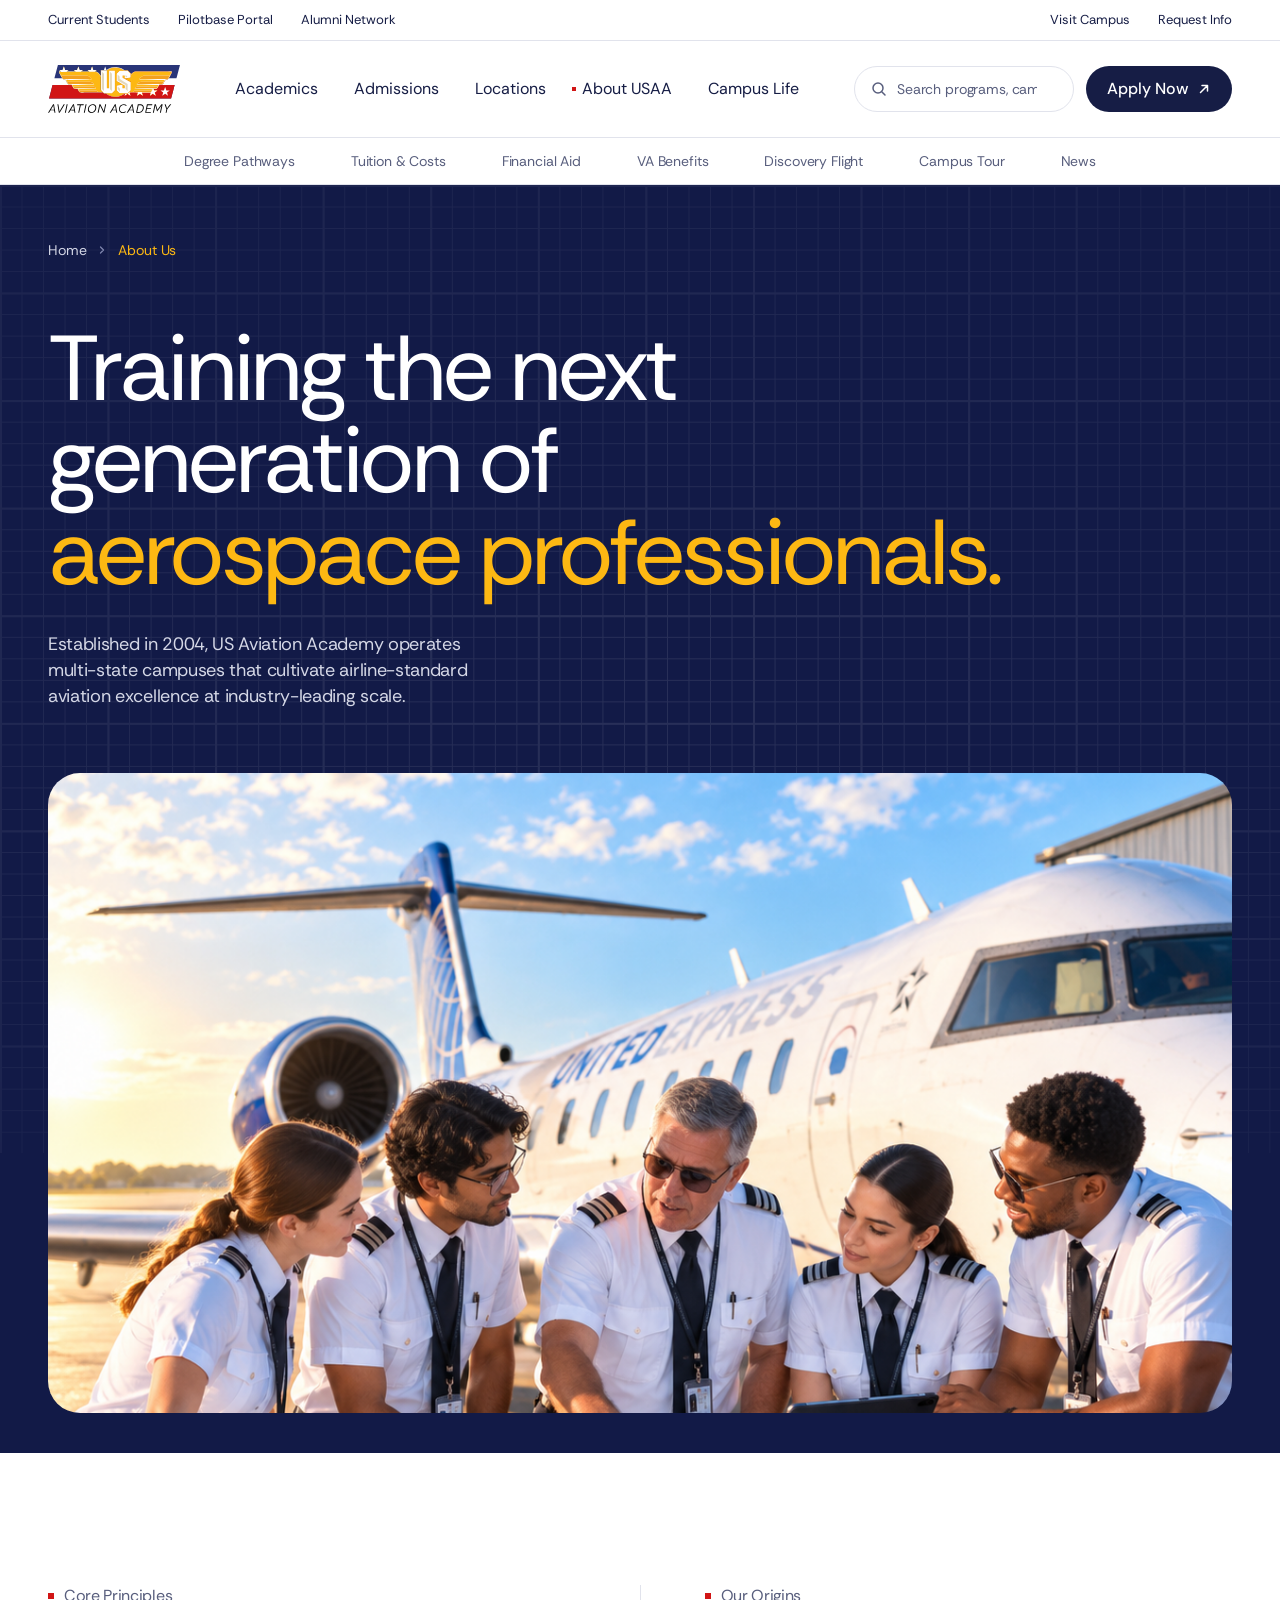
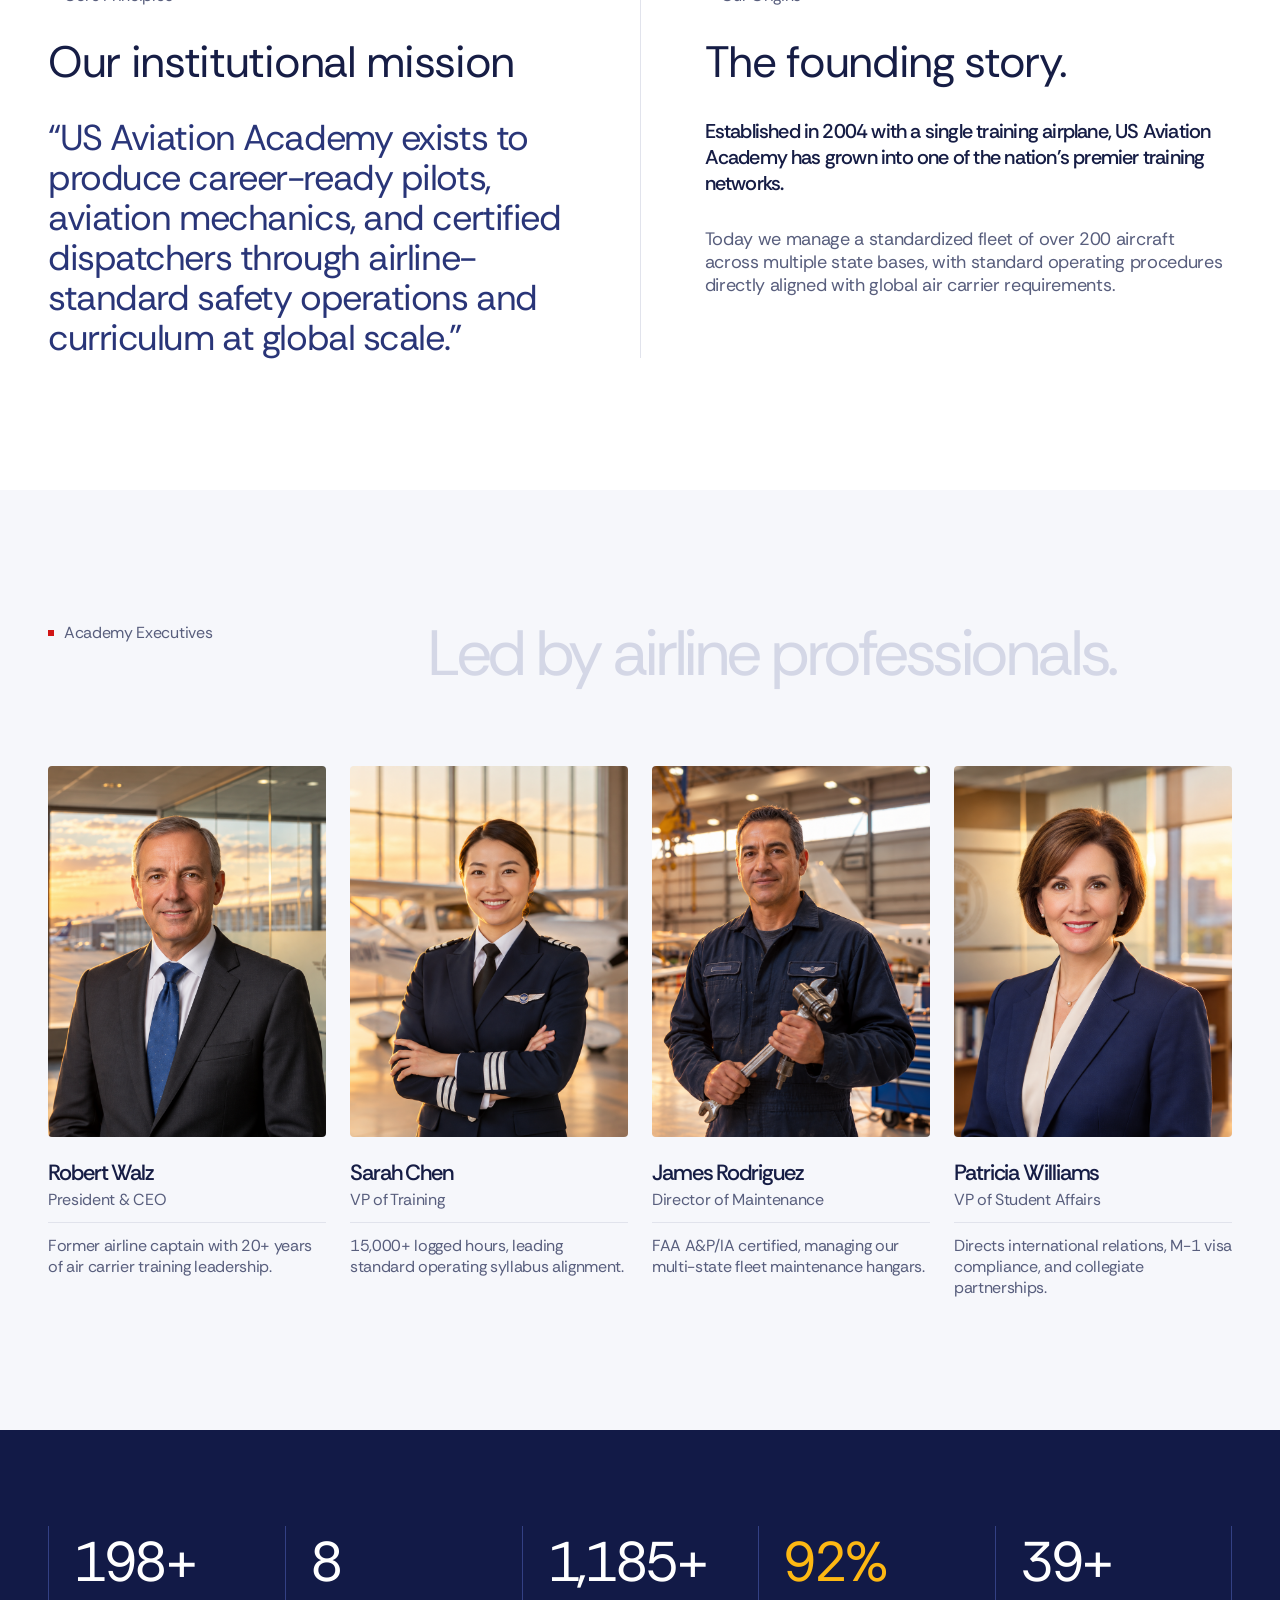
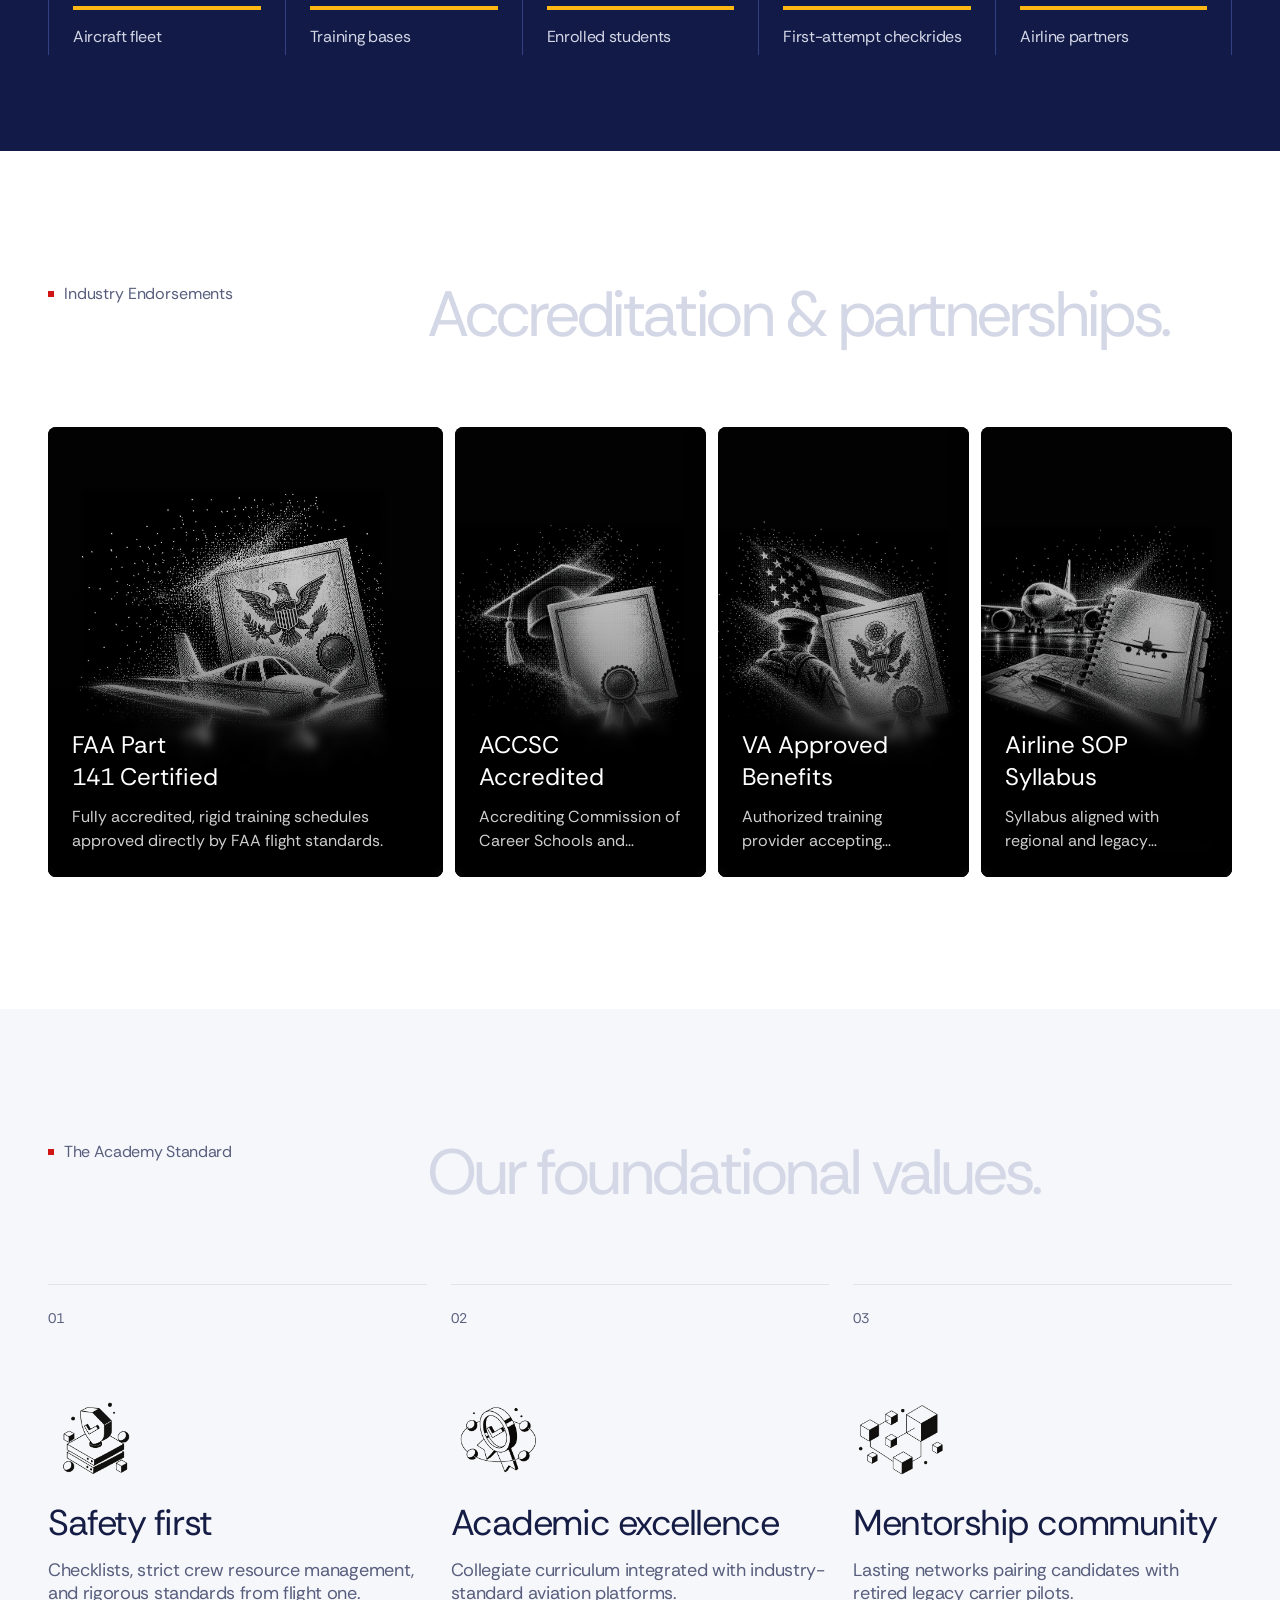
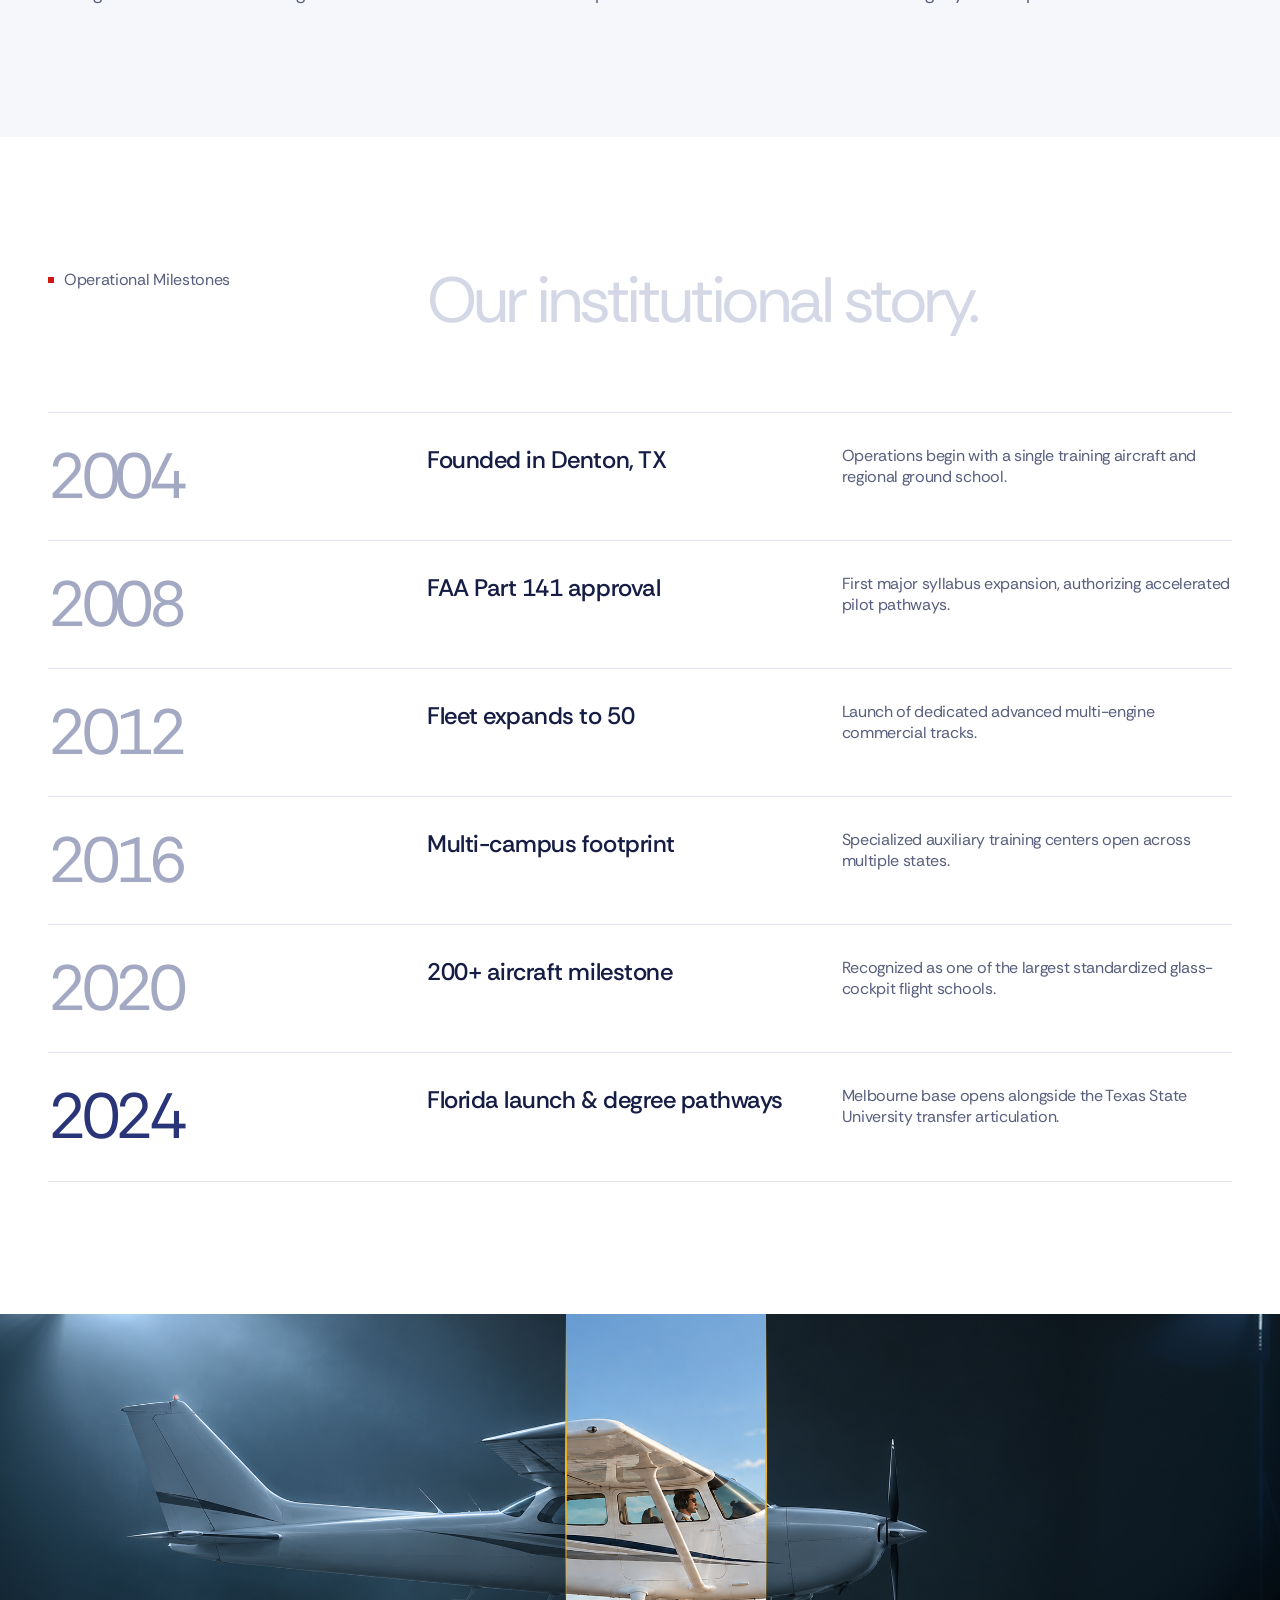
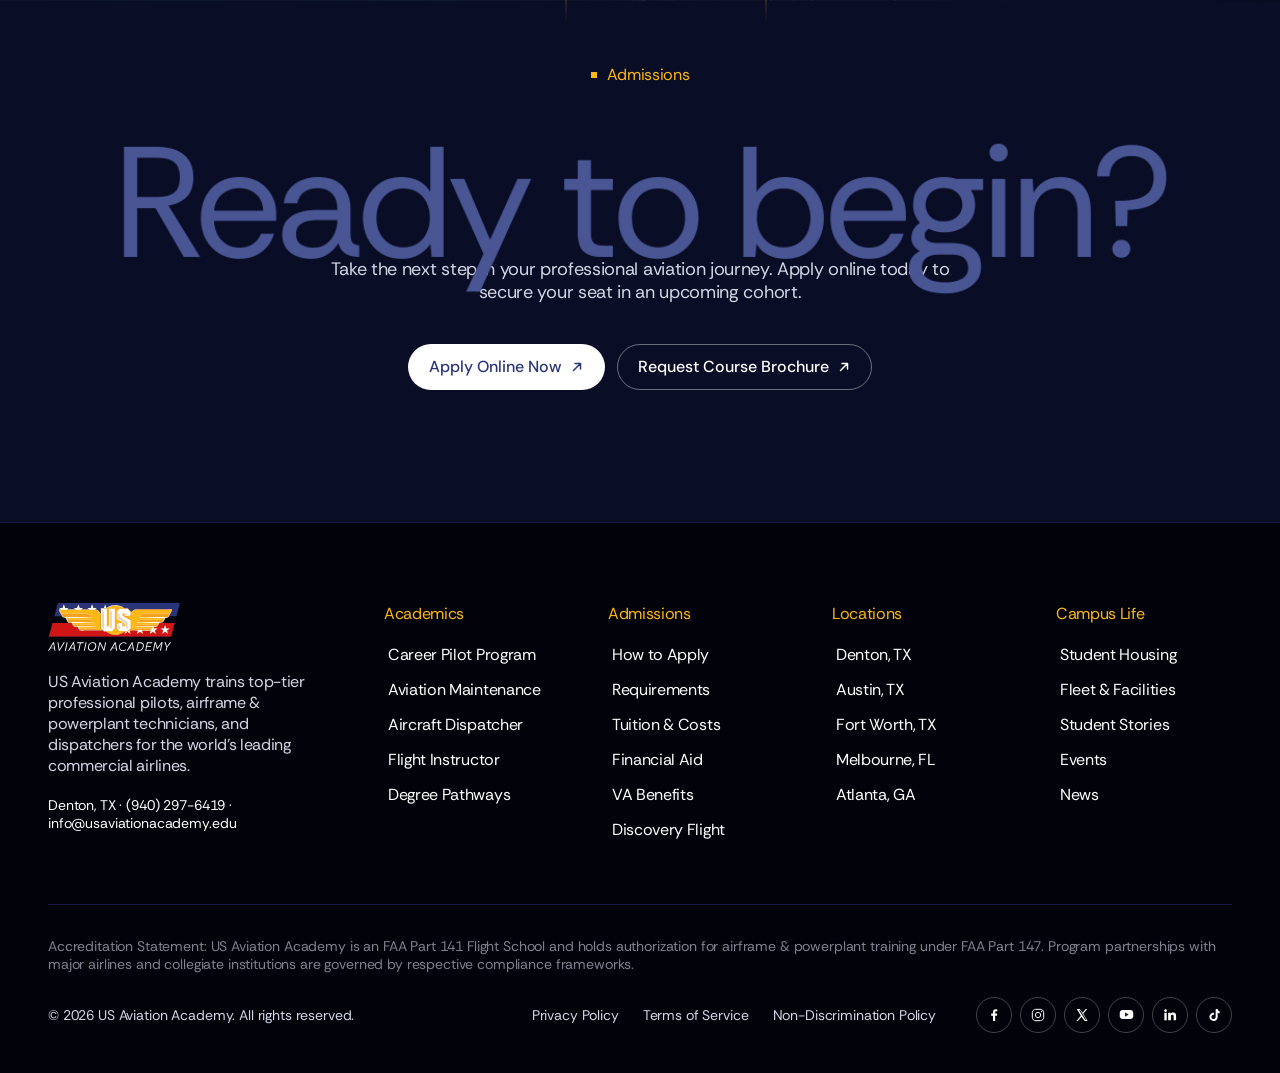
==== commit 05d048e9: "Sync prototypes with latest Figma changes Add the blueprint grid texture to the Home, Career Pilot a" ====
--- a/about.html
+++ b/about.html
@@ -9,7 +9,7 @@
   <link rel="preconnect" href="https://fonts.gstatic.com" crossorigin>
   <link href="https://fonts.googleapis.com/css2?family=DM+Sans:opsz,wght@9..40,400;9..40,500&family=Rethink+Sans:wght@400;500&display=swap" rel="stylesheet">
   <link href="https://api.fontshare.com/v2/css?f[]=satoshi@400&display=swap" rel="stylesheet">
-  <link rel="stylesheet" href="styles.css?v=7">
+  <link rel="stylesheet" href="styles.css?v=8">
 </head>
 <body class="page-about">
   <a class="skip-link" href="#main">Skip to content</a>
@@ -102,7 +102,7 @@
 
   <main id="main">
     <!-- Page hero -->
-    <section class="page-hero section-dark">
+    <section class="page-hero section-dark has-grid">
       <div class="wrap">
         <nav class="breadcrumbs hero-in" aria-label="Breadcrumb" style="--hd:0ms">
           <a href="index.html">Home</a><img src="assets/chevron-right.svg" width="12" height="12" alt="">
@@ -322,6 +322,6 @@
   </footer>
 
   <script src="vendor/lenis.min.js"></script>
-  <script src="main.js?v=7"></script>
+  <script src="main.js?v=8"></script>
 </body>
 </html>
--- a/styles.css
+++ b/styles.css
@@ -594,16 +594,55 @@
 .quick-stat dd.accent { color: var(--secondary); }
 
 /* Flight plan */
-.phases-grid { display: grid; grid-template-columns: repeat(4, 1fr); margin-bottom: 80px; }
-.phase-card { display: flex; flex-direction: column; gap: 40px; padding: 0 28px 8px; border-right: 1px solid var(--line); }
-.phase-card:first-child { padding-left: 0; }
-.phase-card:last-child { padding-right: 0; border-right: 0; }
-.route { display: block; height: 14px; }
-.route.draw-line::after { top: 50%; }
-.phase-head { display: flex; justify-content: space-between; align-items: center; }
-.phase-head .hours { font-size: 12px; line-height: 16px; letter-spacing: 0.06em; color: var(--text-2); }
-.phase-body { display: flex; flex-direction: column; gap: 12px; }
-.phase-body p { font-size: 16px; line-height: 21px; color: var(--text-2); }
+/* Flight plan: photo phase cards (324 × 650) */
+.phases-grid { display: grid; grid-template-columns: repeat(4, 1fr); gap: 16px; margin-bottom: 80px; }
+.phase-card { position: relative; height: 650px; overflow: hidden; border-radius: 2px; background: #0b0d14; color: var(--white); isolation: isolate; }
+.phase-photo { position: absolute; inset: 0; width: 100%; height: 100%; object-fit: cover; transition: transform var(--hover-fast), scale 1200ms var(--ease-image); }
+.phase-card::before { /* top shade: black 50% → clear at half height */
+  content: ""; position: absolute; inset: 0; z-index: 1; pointer-events: none;
+  background: linear-gradient(180deg, rgba(0, 0, 0, 0.5) 0%, rgba(0, 0, 0, 0) 50%);
+}
+.phase-glow { /* blurred 20% black ellipse behind the header row (Figma Ellipse 4/5) */
+  position: absolute; z-index: 1; top: -190px; left: -190px; width: calc(100% + 380px); height: 658px; max-width: none; pointer-events: none;
+}
+.phase-top { position: absolute; z-index: 2; top: 0; left: 0; right: 0; display: flex; align-items: center; gap: 20px; padding: 12px 24px 0; }
+.phase-top::after { content: ""; position: absolute; left: 24px; right: 24px; bottom: 0; height: 1px; background: var(--white); }
+.phase-code { padding-right: 20px; border-right: 1px solid var(--white); font-weight: 500; font-size: 56px; line-height: 72px; letter-spacing: 0; }
+.phase-duration { display: flex; flex-direction: column; font-size: 20px; line-height: 32px; letter-spacing: 0; white-space: nowrap; }
+.phase-duration small { font-size: 12px; line-height: 20px; }
+.phase-bottom {
+  position: absolute; z-index: 2; left: 0; right: 0; bottom: 0; display: flex; flex-direction: column; gap: 12px;
+  padding: 56px 24px 24px;
+  background: linear-gradient(180deg, rgba(0, 0, 0, 0), rgba(0, 0, 0, 0.7));
+  -webkit-backdrop-filter: blur(5px); backdrop-filter: blur(5px);
+  -webkit-mask-image: linear-gradient(180deg, transparent 0, #000 56px); mask-image: linear-gradient(180deg, transparent 0, #000 56px);
+}
+.phase-bar { display: block; width: 80px; height: 4px; background: var(--secondary); transition: width var(--card-reveal); }
+.phase-bottom h3 { font-weight: 500; font-size: 24px; line-height: 29px; letter-spacing: -0.02em; white-space: nowrap; }
+.phase-bottom p {
+  font-size: 16px; line-height: 21px; opacity: 0.8;
+  display: -webkit-box; -webkit-line-clamp: 2; -webkit-box-orient: vertical; overflow: hidden;
+}
+
+/* Blueprint grid behind the navy heroes: major lines every 107.59px, minor every 21.52px,
+   white at 10%, radial mask (full in the centre → 25% at the edges) */
+.has-grid { position: relative; isolation: isolate; }
+.has-grid::before {
+  content: ""; position: absolute; left: 0; right: 0; top: 0; height: 968px; z-index: -1; pointer-events: none; opacity: 0.1;
+  background-image:
+    linear-gradient(90deg, #f2f2f2 1.55px, transparent 1.55px),
+    linear-gradient(180deg, #f2f2f2 1.55px, transparent 1.55px),
+    linear-gradient(90deg, #f2f2f2 0.78px, transparent 0.78px),
+    linear-gradient(180deg, #f2f2f2 0.78px, transparent 0.78px);
+  background-size: 107.59px 107.59px, 107.59px 107.59px, 21.52px 21.52px, 21.52px 21.52px;
+  -webkit-mask-image: radial-gradient(ellipse 100% 76% at 50% 50%, #000 0%, rgba(0, 0, 0, 0.25) 100%);
+          mask-image: radial-gradient(ellipse 100% 76% at 50% 50%, #000 0%, rgba(0, 0, 0, 0.25) 100%);
+}
+/* Career hero: the grid fades into navy from y≈461 down */
+.grid-fade::after {
+  content: ""; position: absolute; left: 0; right: 0; top: 461px; bottom: 0; z-index: -1; pointer-events: none;
+  background: linear-gradient(180deg, rgba(18, 26, 71, 0) 0%, var(--navy) 100%);
+}
 .syllabus-total { display: flex; justify-content: space-between; align-items: center; gap: 24px; padding: 20px 24px; border-radius: 56px; background: var(--tint); }
 .syllabus-total p { font-size: 18px; line-height: 23px; color: var(--text); }
 .syllabus-total .total { display: flex; align-items: baseline; gap: 8px; white-space: nowrap; }
@@ -761,6 +800,9 @@
   .checklist li:hover img { transform: scale(1.2); }
 
   .aircraft-card:hover .aircraft-media img { transform: scale(1.05); }
+  .phase-card:hover .phase-photo { transform: scale(1.05); }
+  .phase-card:hover .phase-bar { width: 120px; }
+  .phase-card:hover .phase-bottom p { -webkit-line-clamp: 5; opacity: 1; }
   .pricing-row:hover { background: var(--off-white); padding-inline: 12px; }
   .financing-features li:hover img { transform: scale(1.2); }
 
@@ -880,9 +922,10 @@
   .financing-info { width: 420px; }
 }
 @media (max-width: 1180px) {
-  .phases-grid, .fleet-grid { grid-template-columns: repeat(2, 1fr); row-gap: 48px; }
-  .phase-card:nth-child(2n), .aircraft-card:nth-child(2n) { padding-right: 0; border-right: 0; }
-  .phase-card:nth-child(2n+1), .aircraft-card:nth-child(2n+1) { padding-left: 0; }
+  .phases-grid { grid-template-columns: repeat(2, 1fr); }
+  .fleet-grid { grid-template-columns: repeat(2, 1fr); row-gap: 48px; }
+  .aircraft-card:nth-child(2n) { padding-right: 0; border-right: 0; }
+  .aircraft-card:nth-child(2n+1) { padding-left: 0; }
   .quick-stats { grid-template-columns: repeat(2, 1fr); row-gap: 32px; }
   .quick-stat:nth-child(3) { padding-left: 0; border-left: 0; }
   .pricing-split { flex-direction: column; align-items: stretch; }
@@ -903,7 +946,8 @@
   .quick-stat dd { font-size: 32px; line-height: 36px; }
   .quick-stat { padding: 20px 16px 0; }
   .phases-grid, .fleet-grid { grid-template-columns: 1fr; }
-  .phase-card, .aircraft-card { padding-inline: 0 !important; border-right: 0; }
+  .phase-card { height: 520px; }
+  .aircraft-card { padding-inline: 0 !important; border-right: 0; }
   .cost-card { padding: 24px; }
   .total-row .total { font-size: 40px; line-height: 40px; }
   .pricing-row dt { font-size: 15px; }
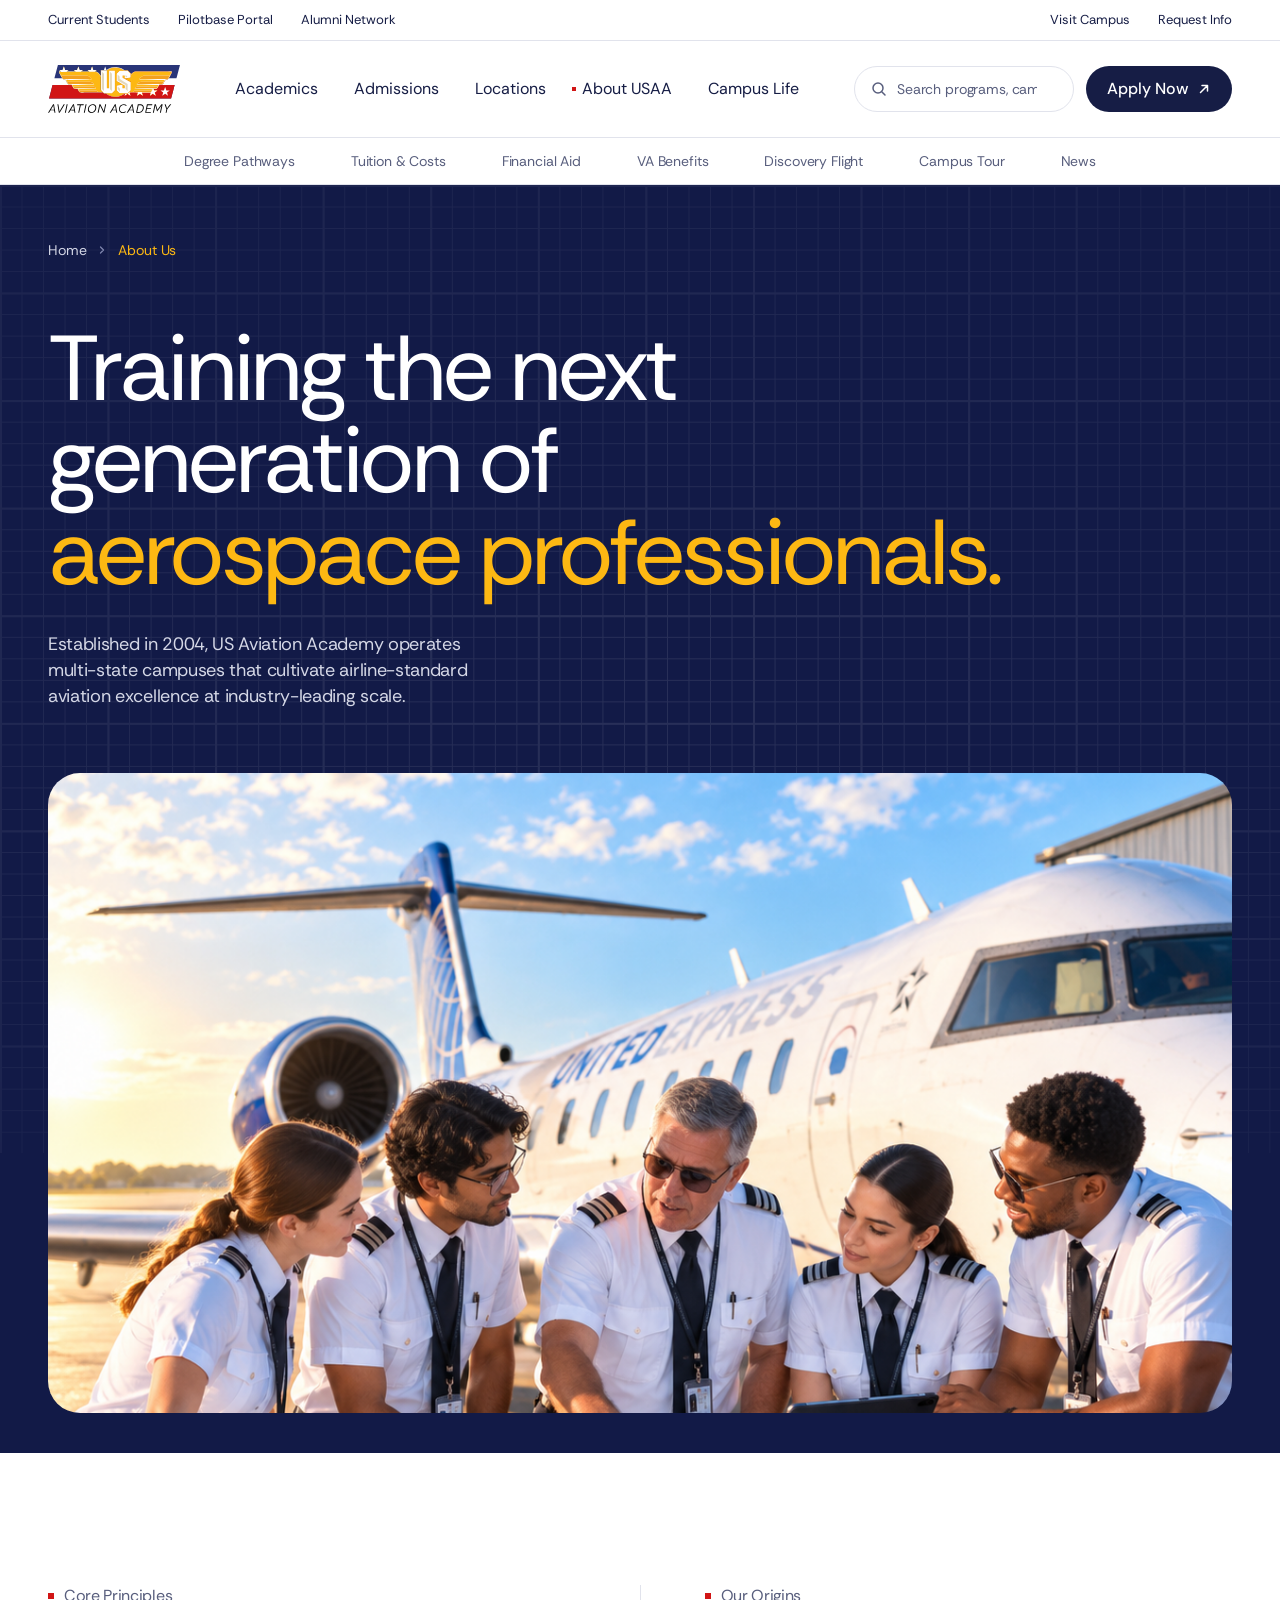
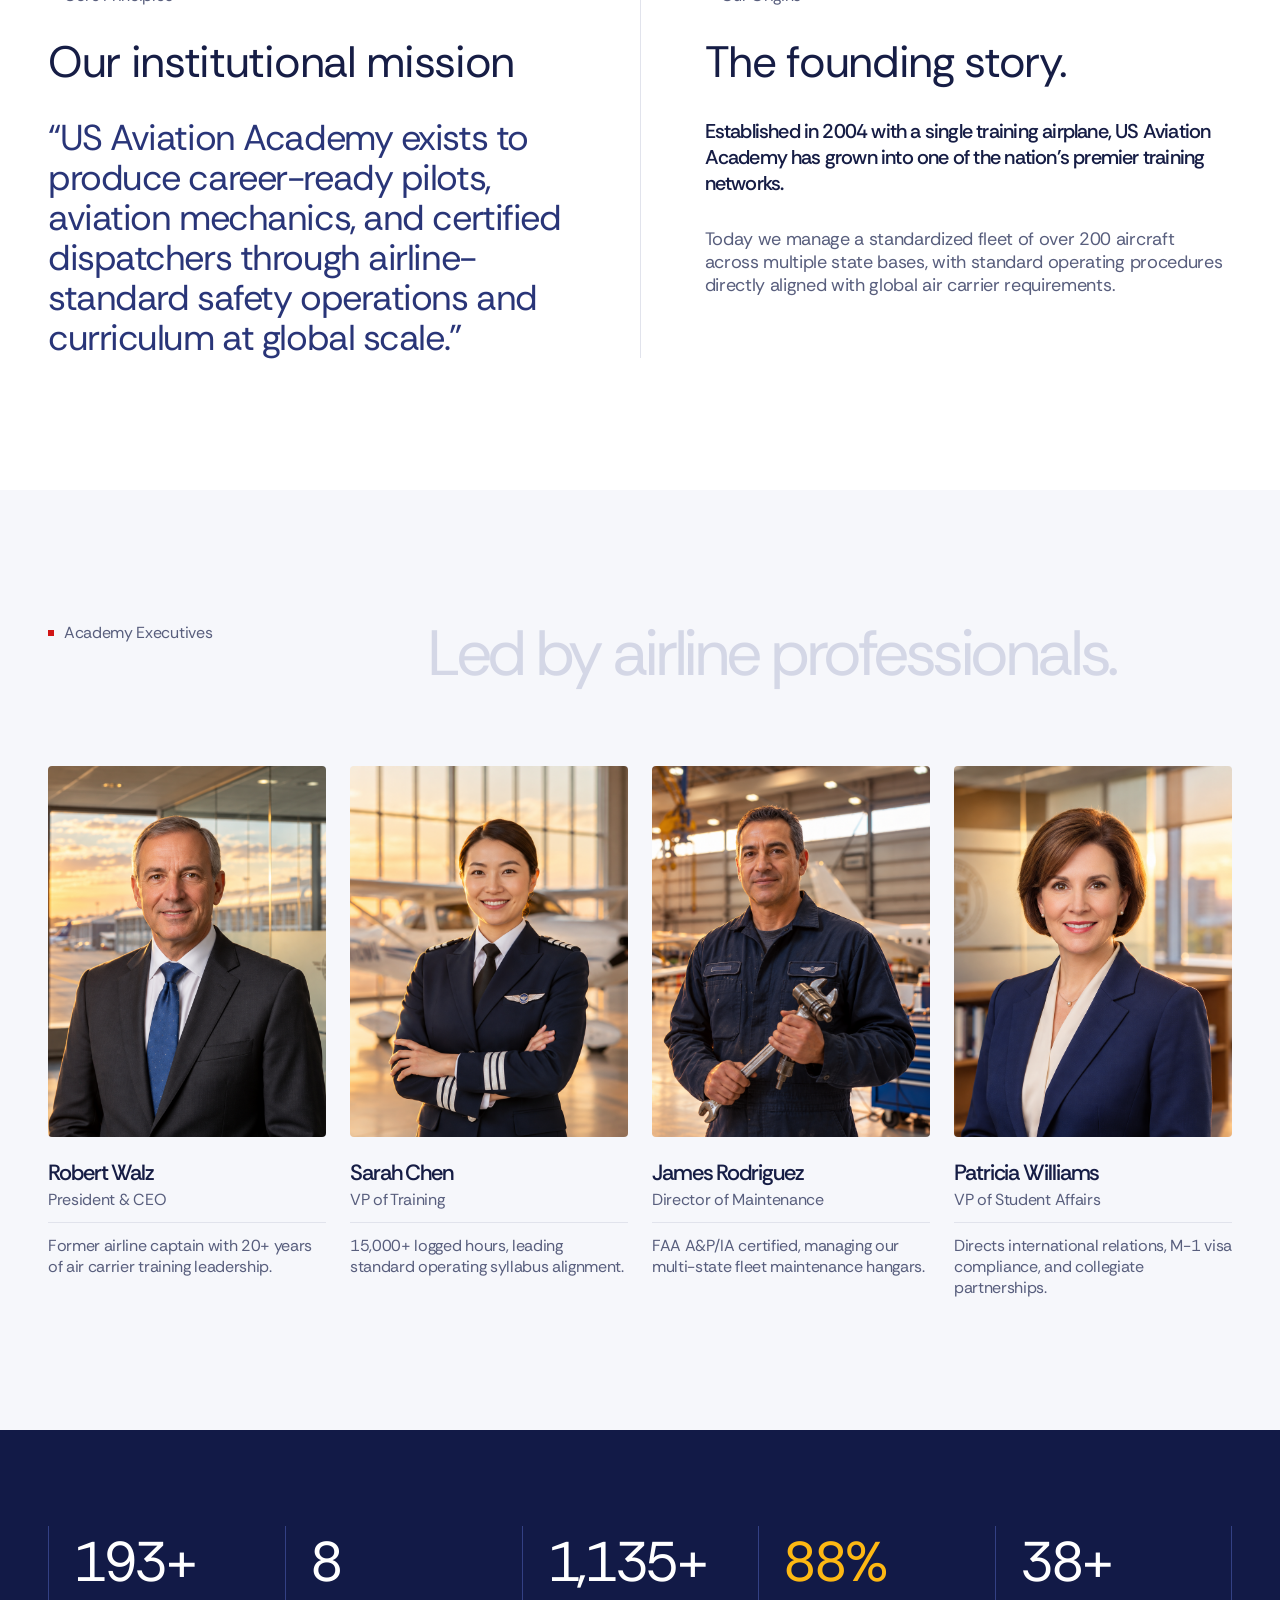
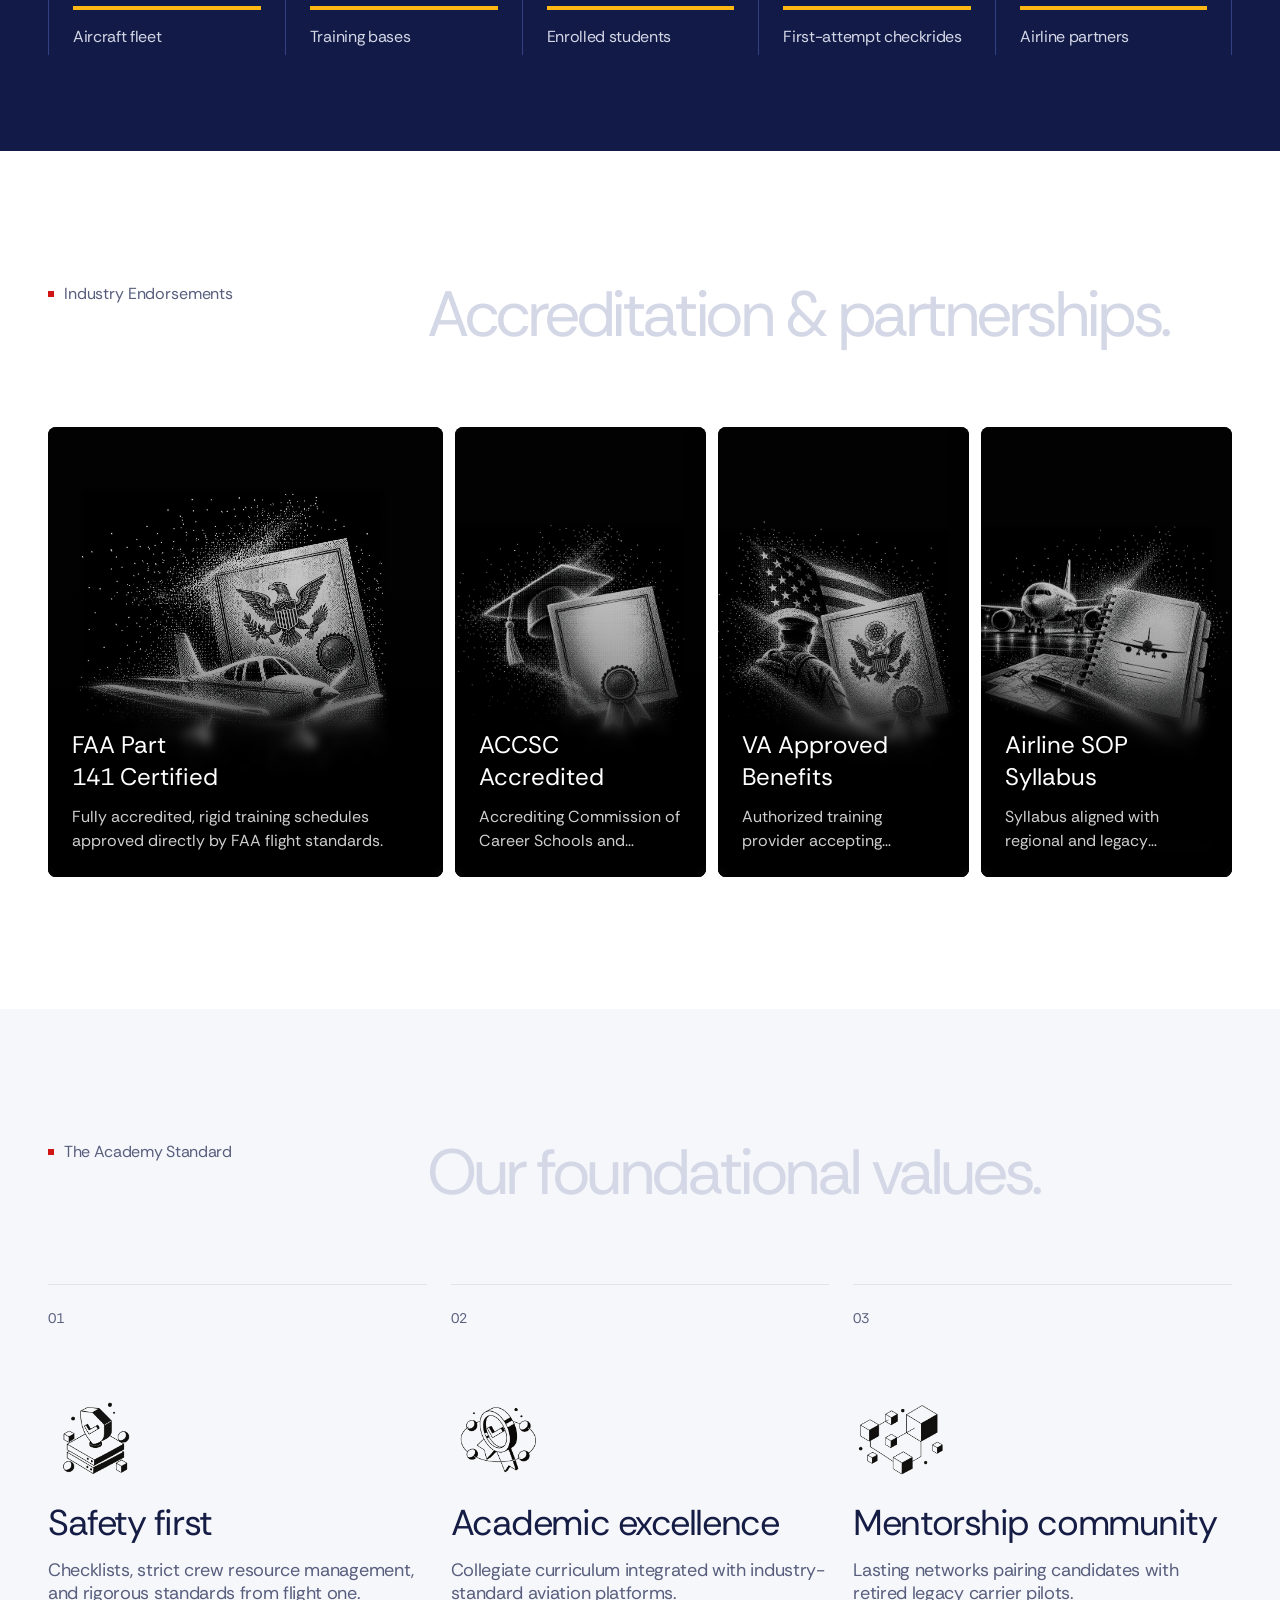
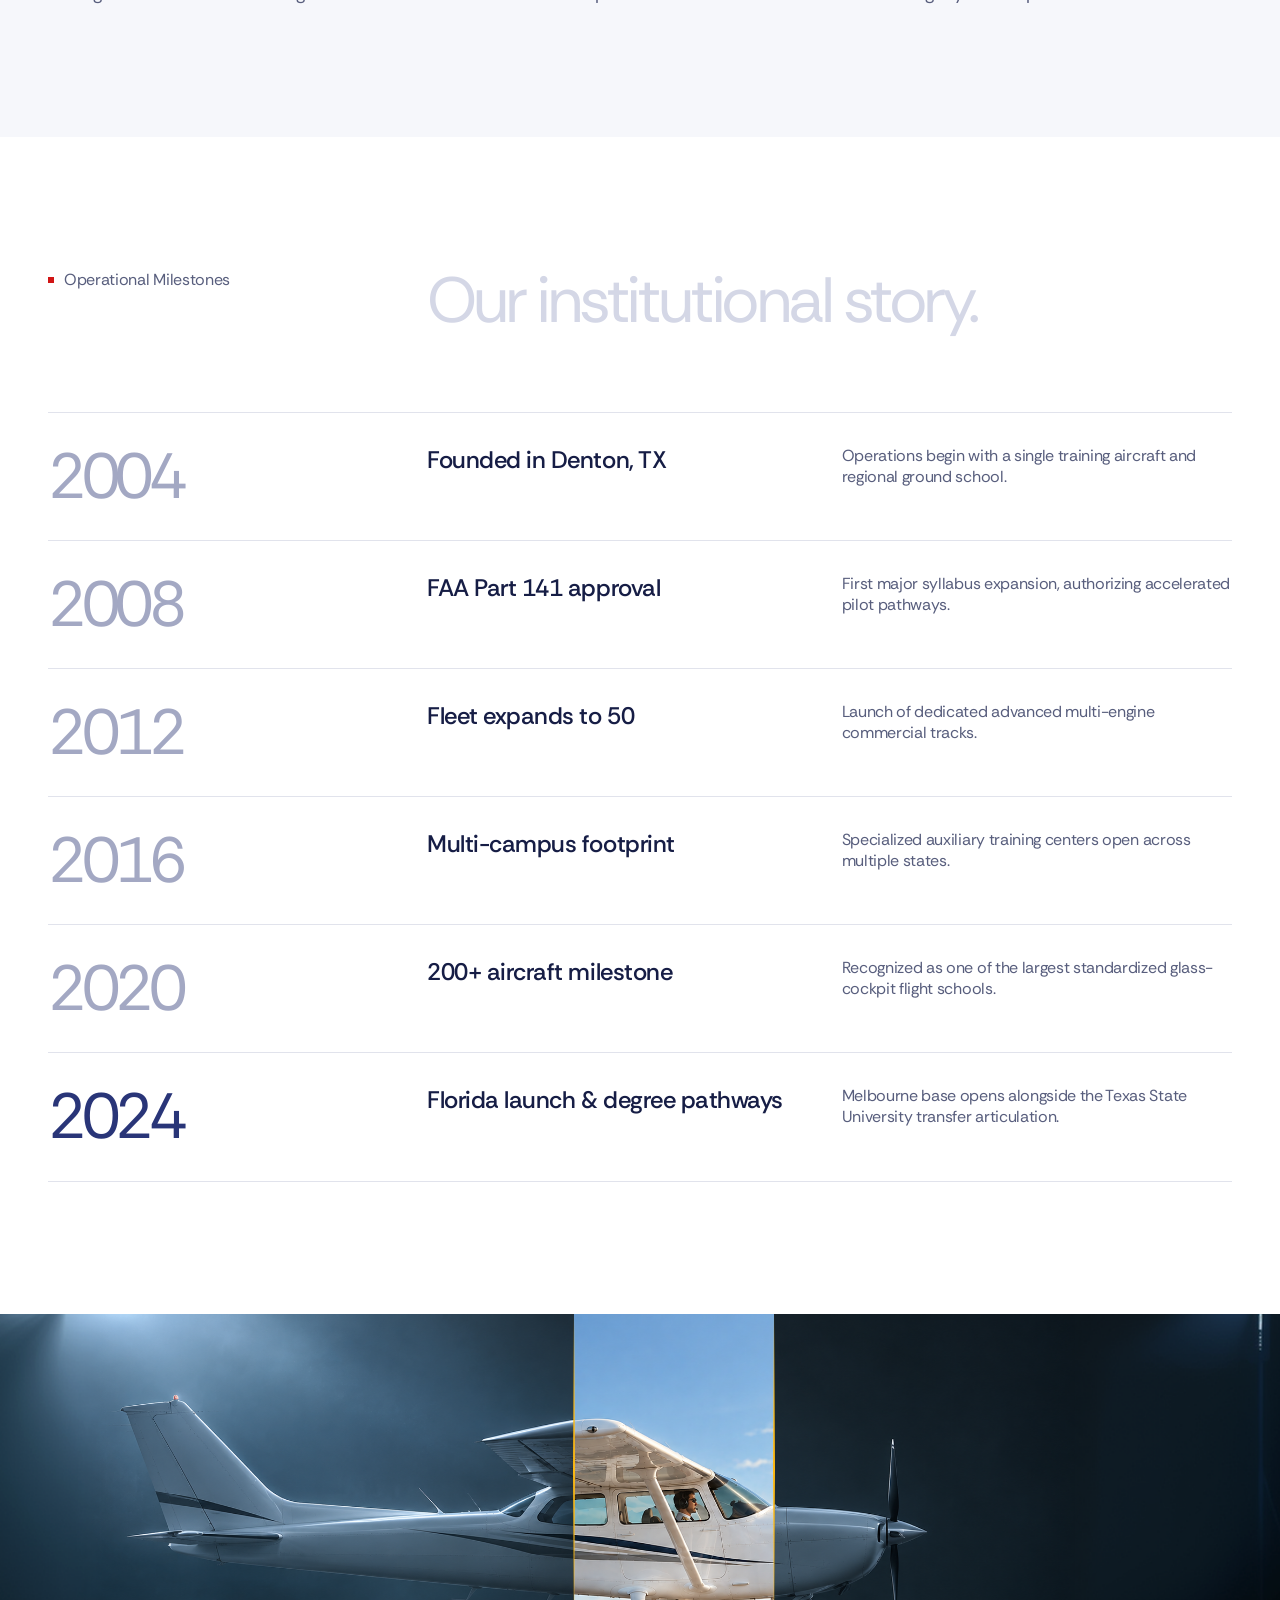
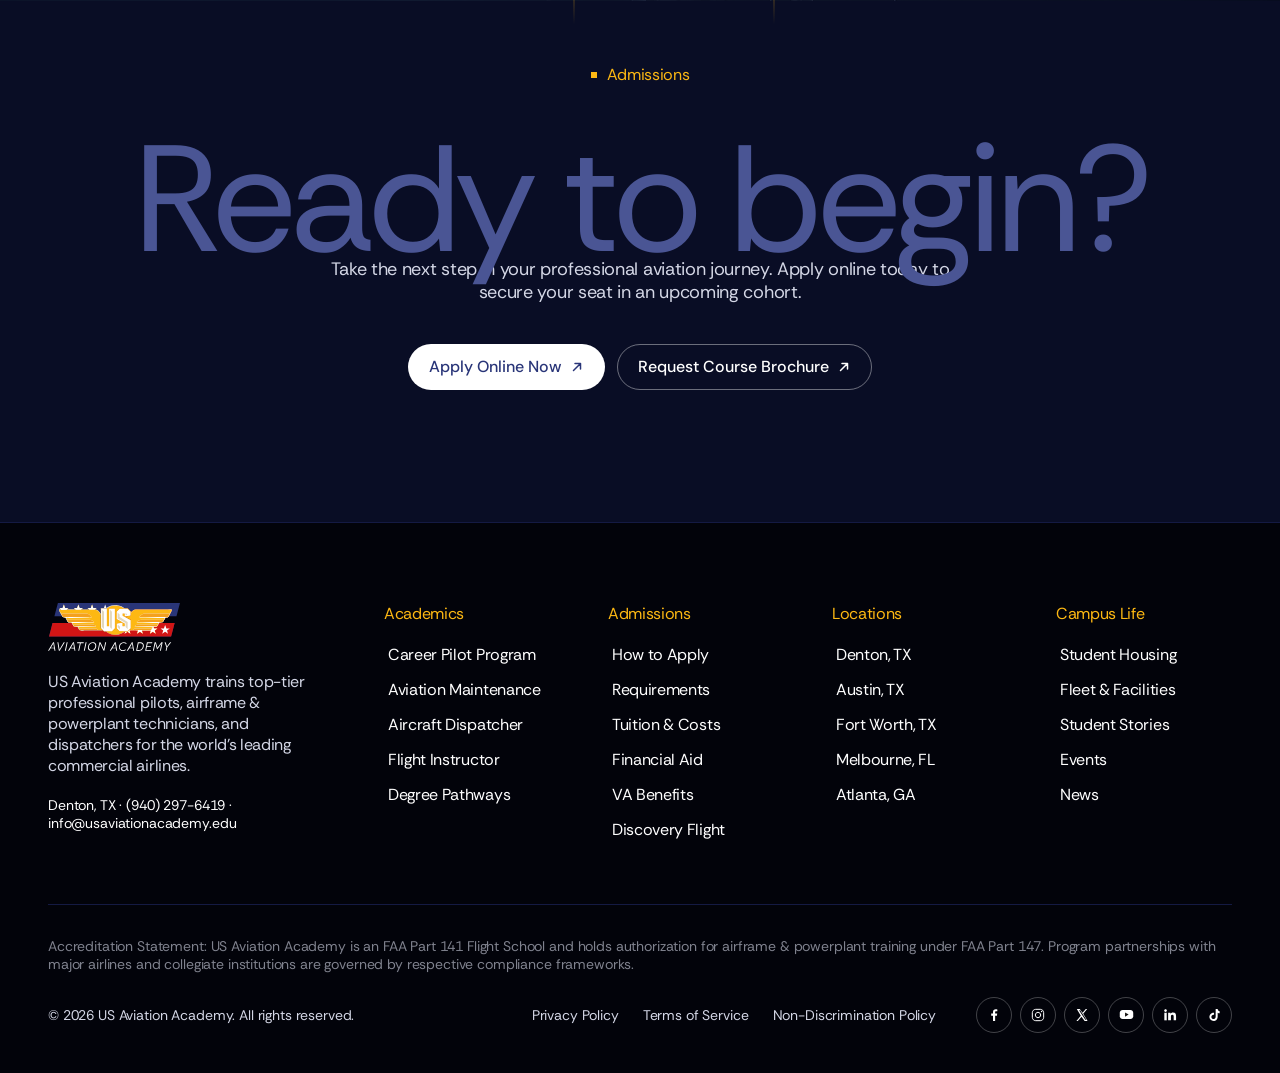
==== commit 14553775: "Smooth the flight-plan card hover Animate the description from two lines to its measured full height" ====
--- a/about.html
+++ b/about.html
@@ -9,7 +9,7 @@
   <link rel="preconnect" href="https://fonts.gstatic.com" crossorigin>
   <link href="https://fonts.googleapis.com/css2?family=DM+Sans:opsz,wght@9..40,400;9..40,500&family=Rethink+Sans:wght@400;500&display=swap" rel="stylesheet">
   <link href="https://api.fontshare.com/v2/css?f[]=satoshi@400&display=swap" rel="stylesheet">
-  <link rel="stylesheet" href="styles.css?v=8">
+  <link rel="stylesheet" href="styles.css?v=10">
 </head>
 <body class="page-about">
   <a class="skip-link" href="#main">Skip to content</a>
@@ -322,6 +322,6 @@
   </footer>
 
   <script src="vendor/lenis.min.js"></script>
-  <script src="main.js?v=8"></script>
+  <script src="main.js?v=10"></script>
 </body>
 </html>
--- a/styles.css
+++ b/styles.css
@@ -597,7 +597,7 @@
 /* Flight plan: photo phase cards (324 × 650) */
 .phases-grid { display: grid; grid-template-columns: repeat(4, 1fr); gap: 16px; margin-bottom: 80px; }
 .phase-card { position: relative; height: 650px; overflow: hidden; border-radius: 2px; background: #0b0d14; color: var(--white); isolation: isolate; }
-.phase-photo { position: absolute; inset: 0; width: 100%; height: 100%; object-fit: cover; transition: transform var(--hover-fast), scale 1200ms var(--ease-image); }
+.phase-photo { position: absolute; inset: 0; width: 100%; height: 100%; object-fit: cover; transition: transform 900ms var(--ease-appear), scale 1200ms var(--ease-image); will-change: transform; }
 .phase-card::before { /* top shade: black 50% → clear at half height */
   content: ""; position: absolute; inset: 0; z-index: 1; pointer-events: none;
   background: linear-gradient(180deg, rgba(0, 0, 0, 0.5) 0%, rgba(0, 0, 0, 0) 50%);
@@ -617,12 +617,16 @@
   -webkit-backdrop-filter: blur(5px); backdrop-filter: blur(5px);
   -webkit-mask-image: linear-gradient(180deg, transparent 0, #000 56px); mask-image: linear-gradient(180deg, transparent 0, #000 56px);
 }
-.phase-bar { display: block; width: 80px; height: 4px; background: var(--secondary); transition: width var(--card-reveal); }
+.phase-bar { display: block; width: 80px; height: 4px; background: var(--secondary); transform-origin: left; transition: transform 700ms var(--ease-appear); }
 .phase-bottom h3 { font-weight: 500; font-size: 24px; line-height: 29px; letter-spacing: -0.02em; white-space: nowrap; }
 .phase-bottom p {
   font-size: 16px; line-height: 21px; opacity: 0.8;
   display: -webkit-box; -webkit-line-clamp: 2; -webkit-box-orient: vertical; overflow: hidden;
-}
+  max-height: 42px; /* 2 lines; expands smoothly on hover via --full (set in main.js) */
+  transition: max-height 700ms var(--ease-appear), opacity 700ms var(--ease-appear);
+}
+.phase-card.is-unclamped .phase-bottom p { display: block; -webkit-line-clamp: unset; }
+.phase-card.is-open .phase-bottom p { max-height: var(--full, 126px); opacity: 1; }
 
 /* Blueprint grid behind the navy heroes: major lines every 107.59px, minor every 21.52px,
    white at 10%, radial mask (full in the centre → 25% at the edges) */
@@ -801,8 +805,7 @@
 
   .aircraft-card:hover .aircraft-media img { transform: scale(1.05); }
   .phase-card:hover .phase-photo { transform: scale(1.05); }
-  .phase-card:hover .phase-bar { width: 120px; }
-  .phase-card:hover .phase-bottom p { -webkit-line-clamp: 5; opacity: 1; }
+  .phase-card:hover .phase-bar { transform: scaleX(1.5); }
   .pricing-row:hover { background: var(--off-white); padding-inline: 12px; }
   .financing-features li:hover img { transform: scale(1.2); }
 
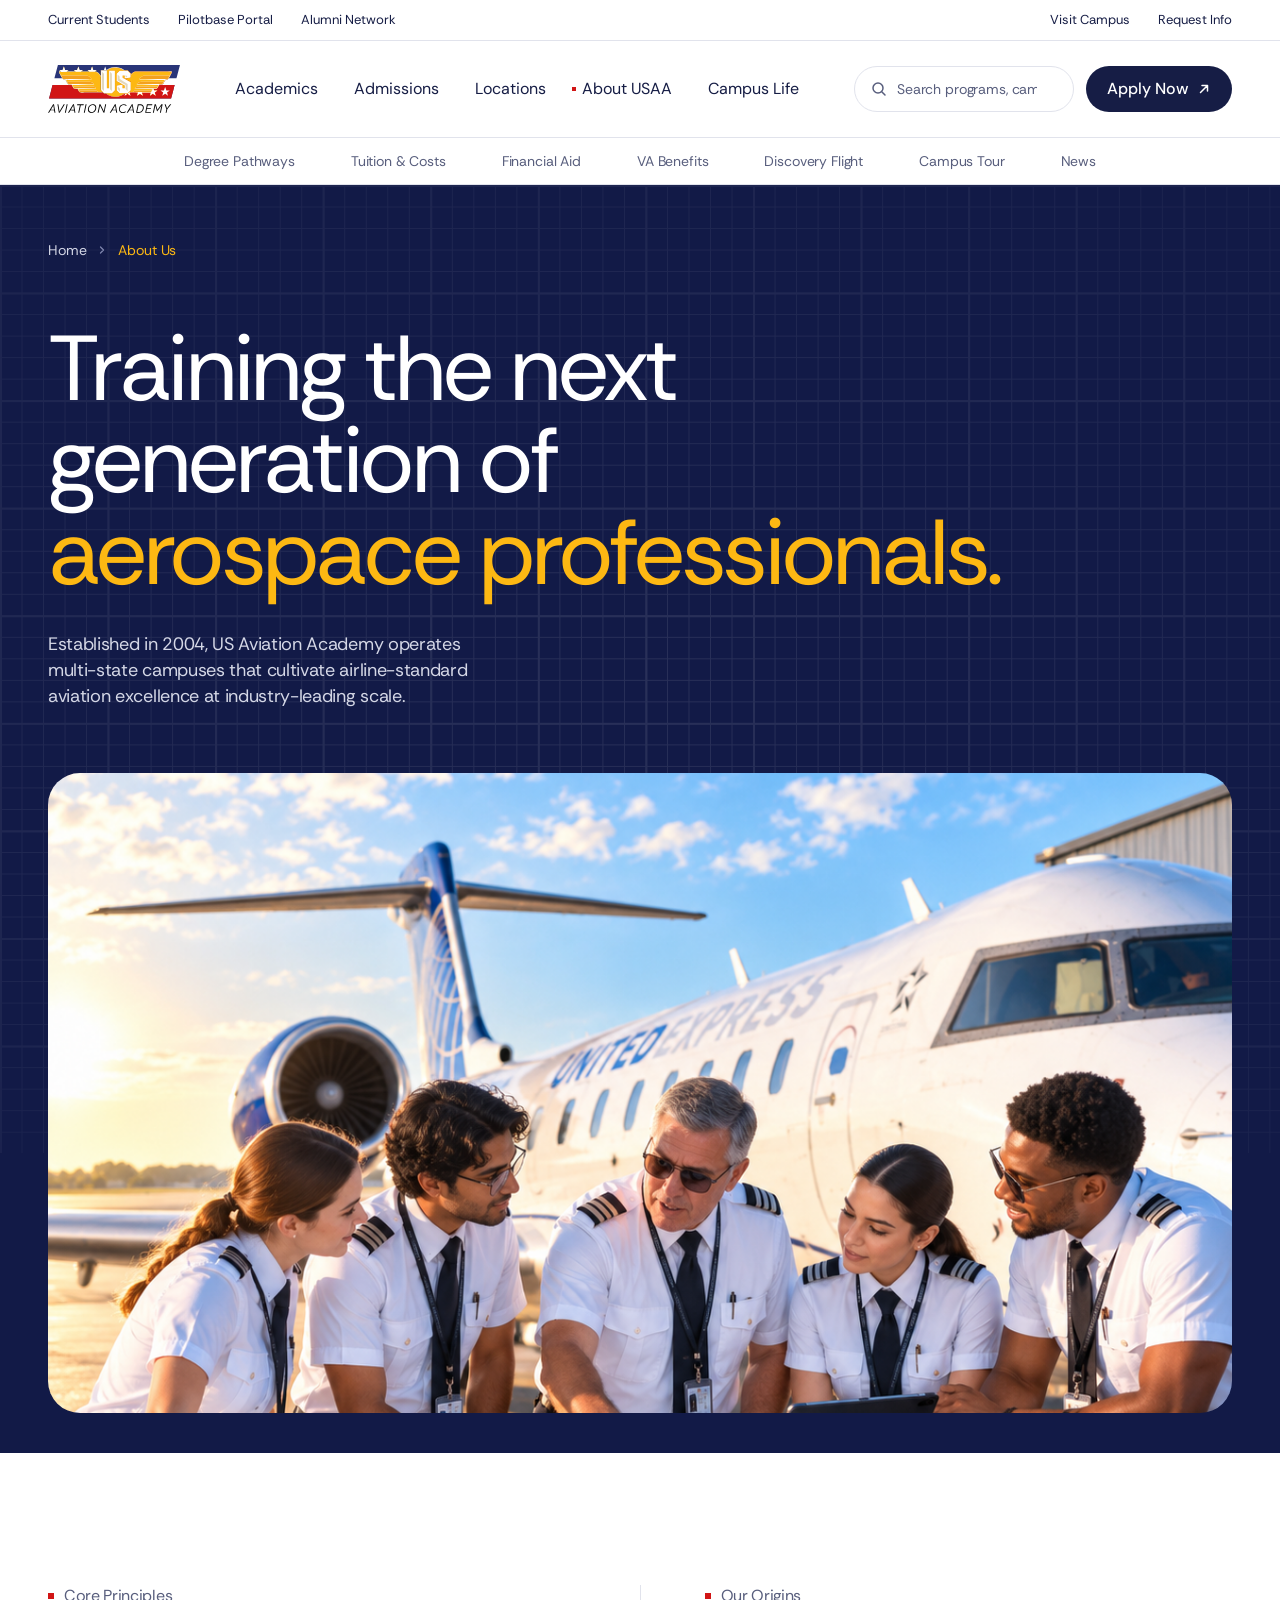
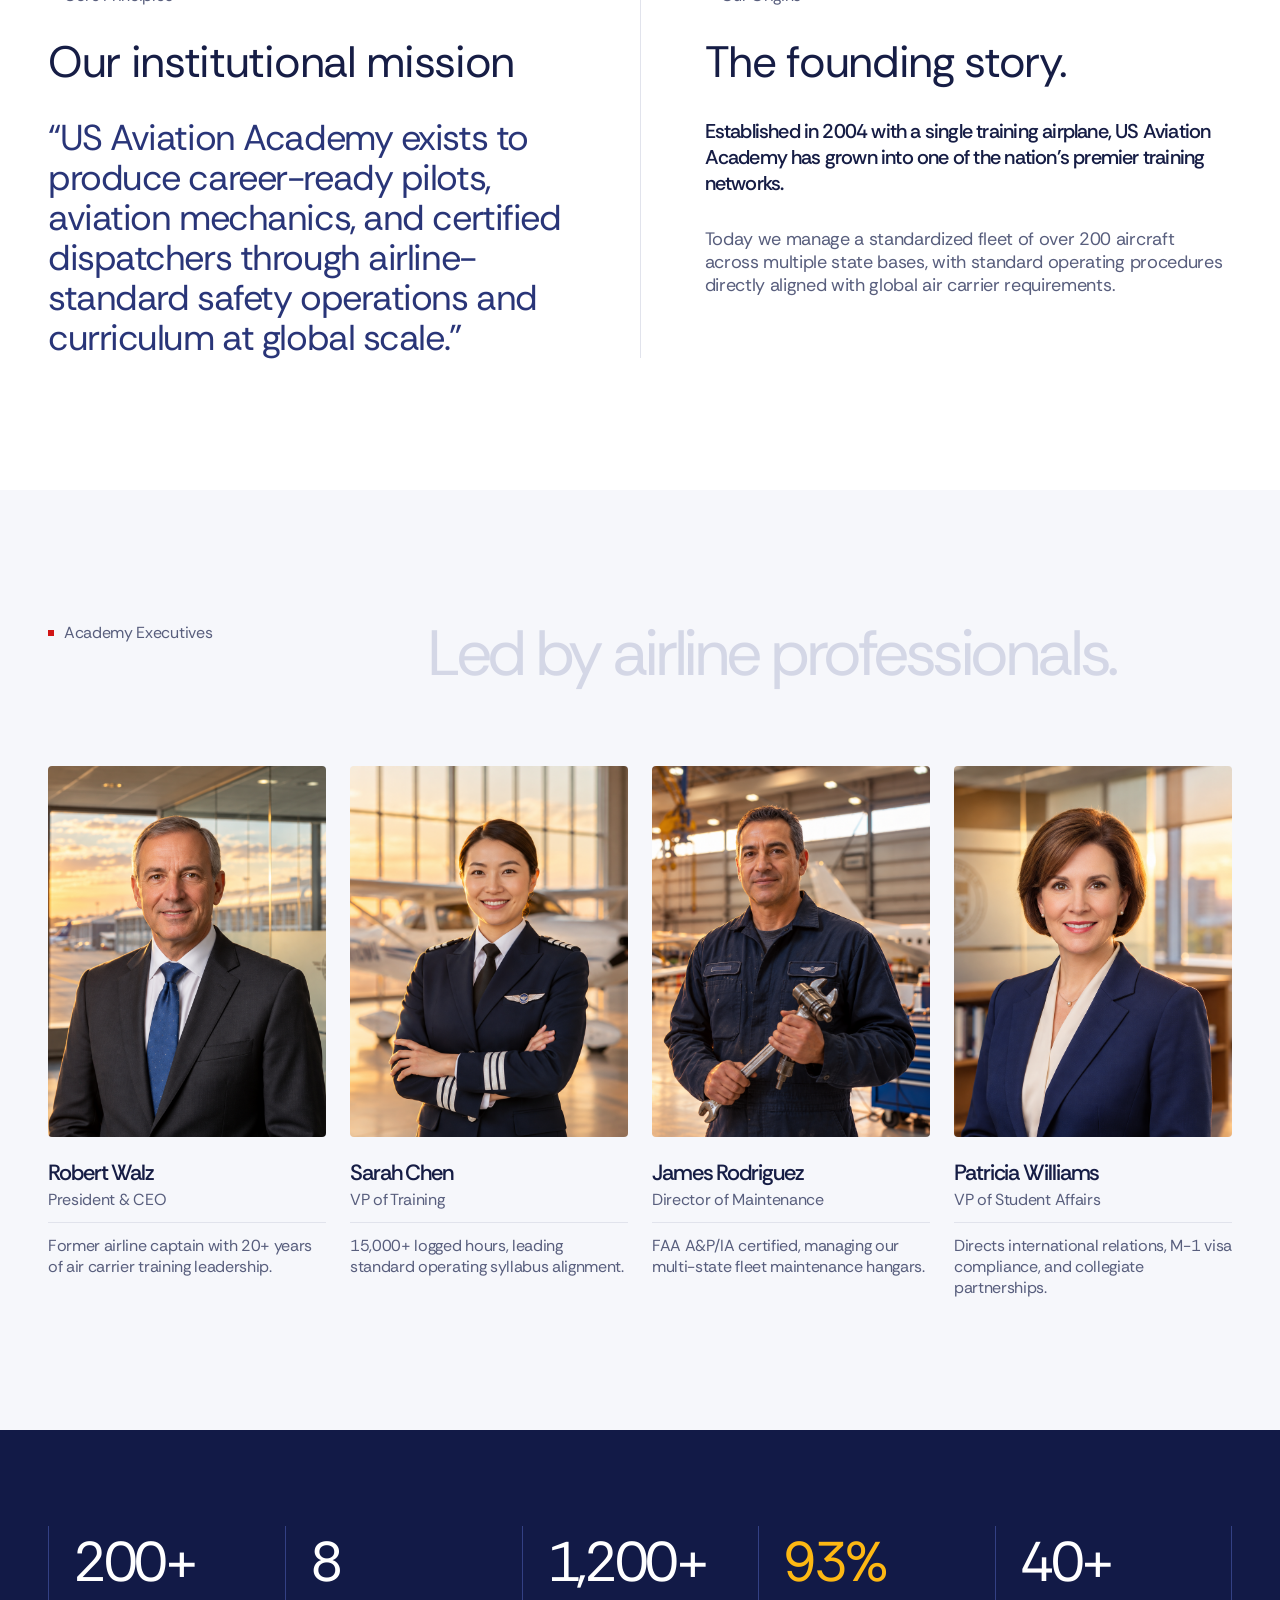
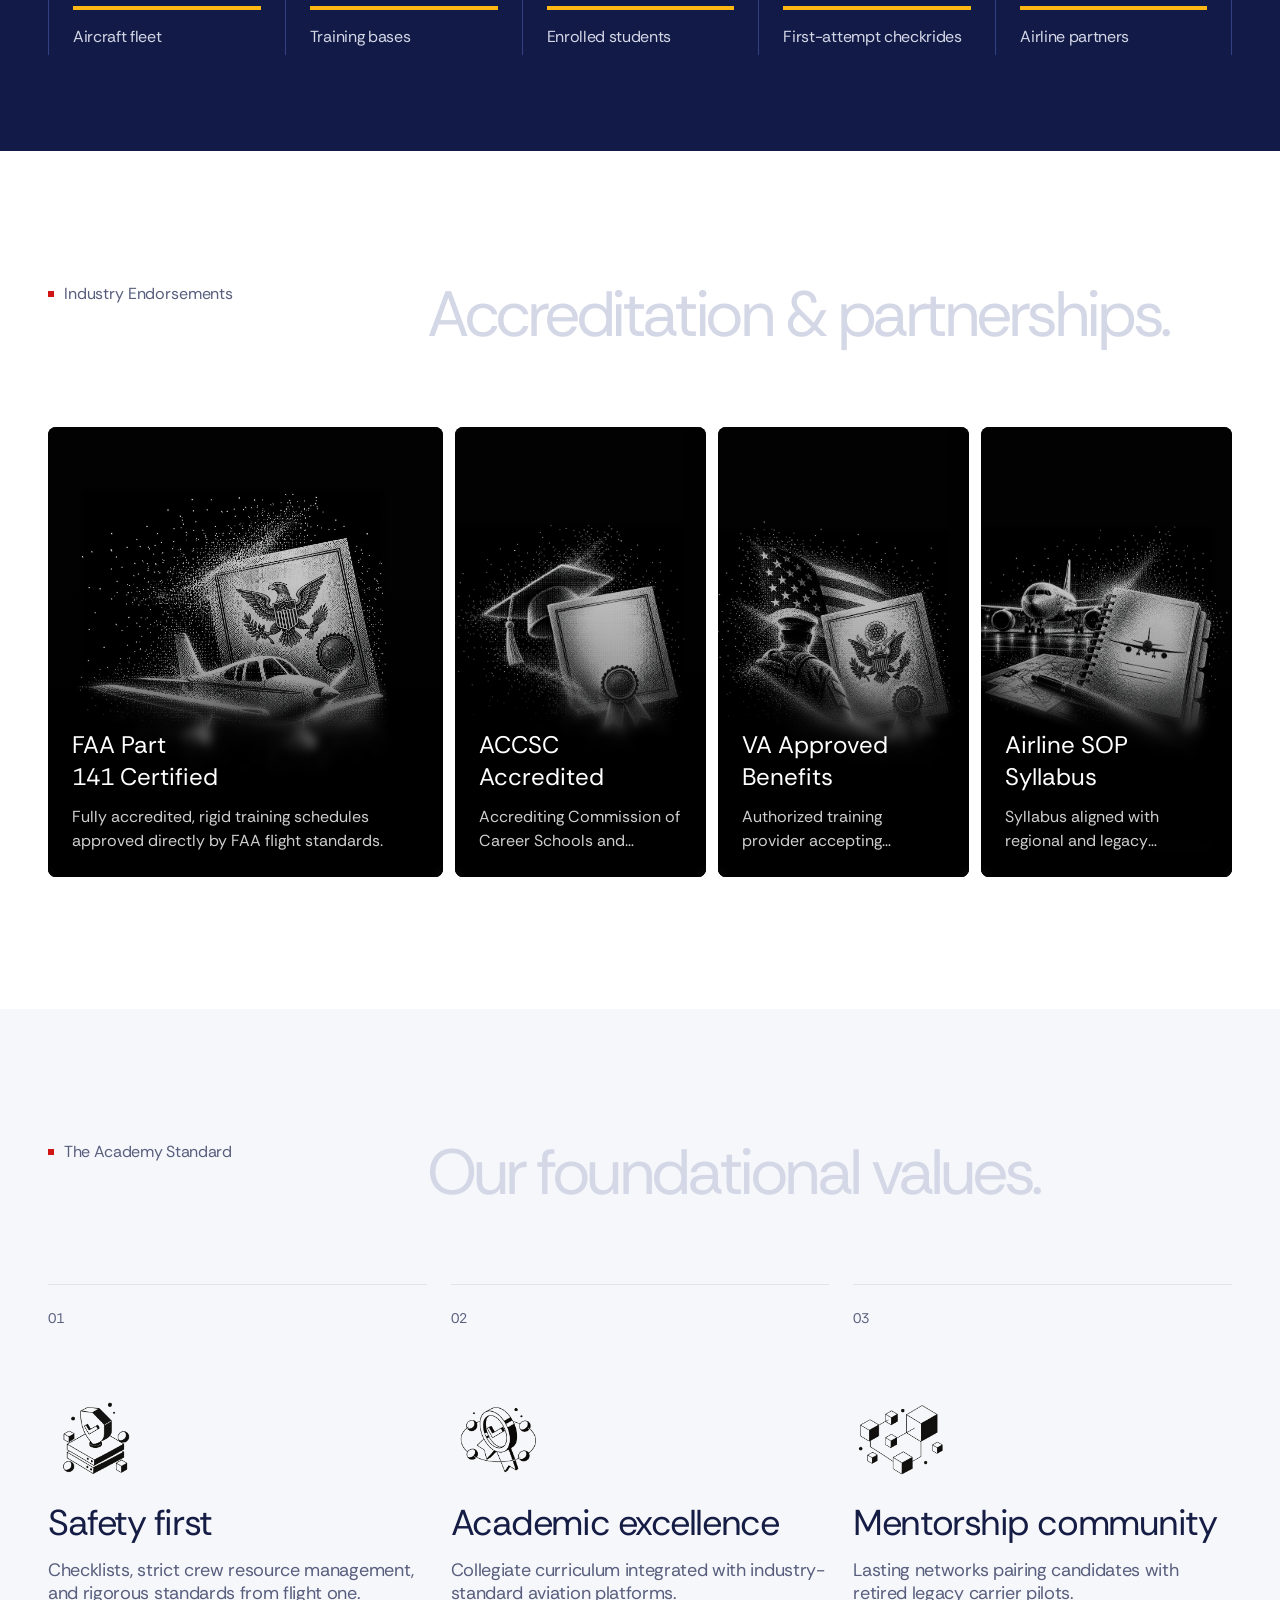
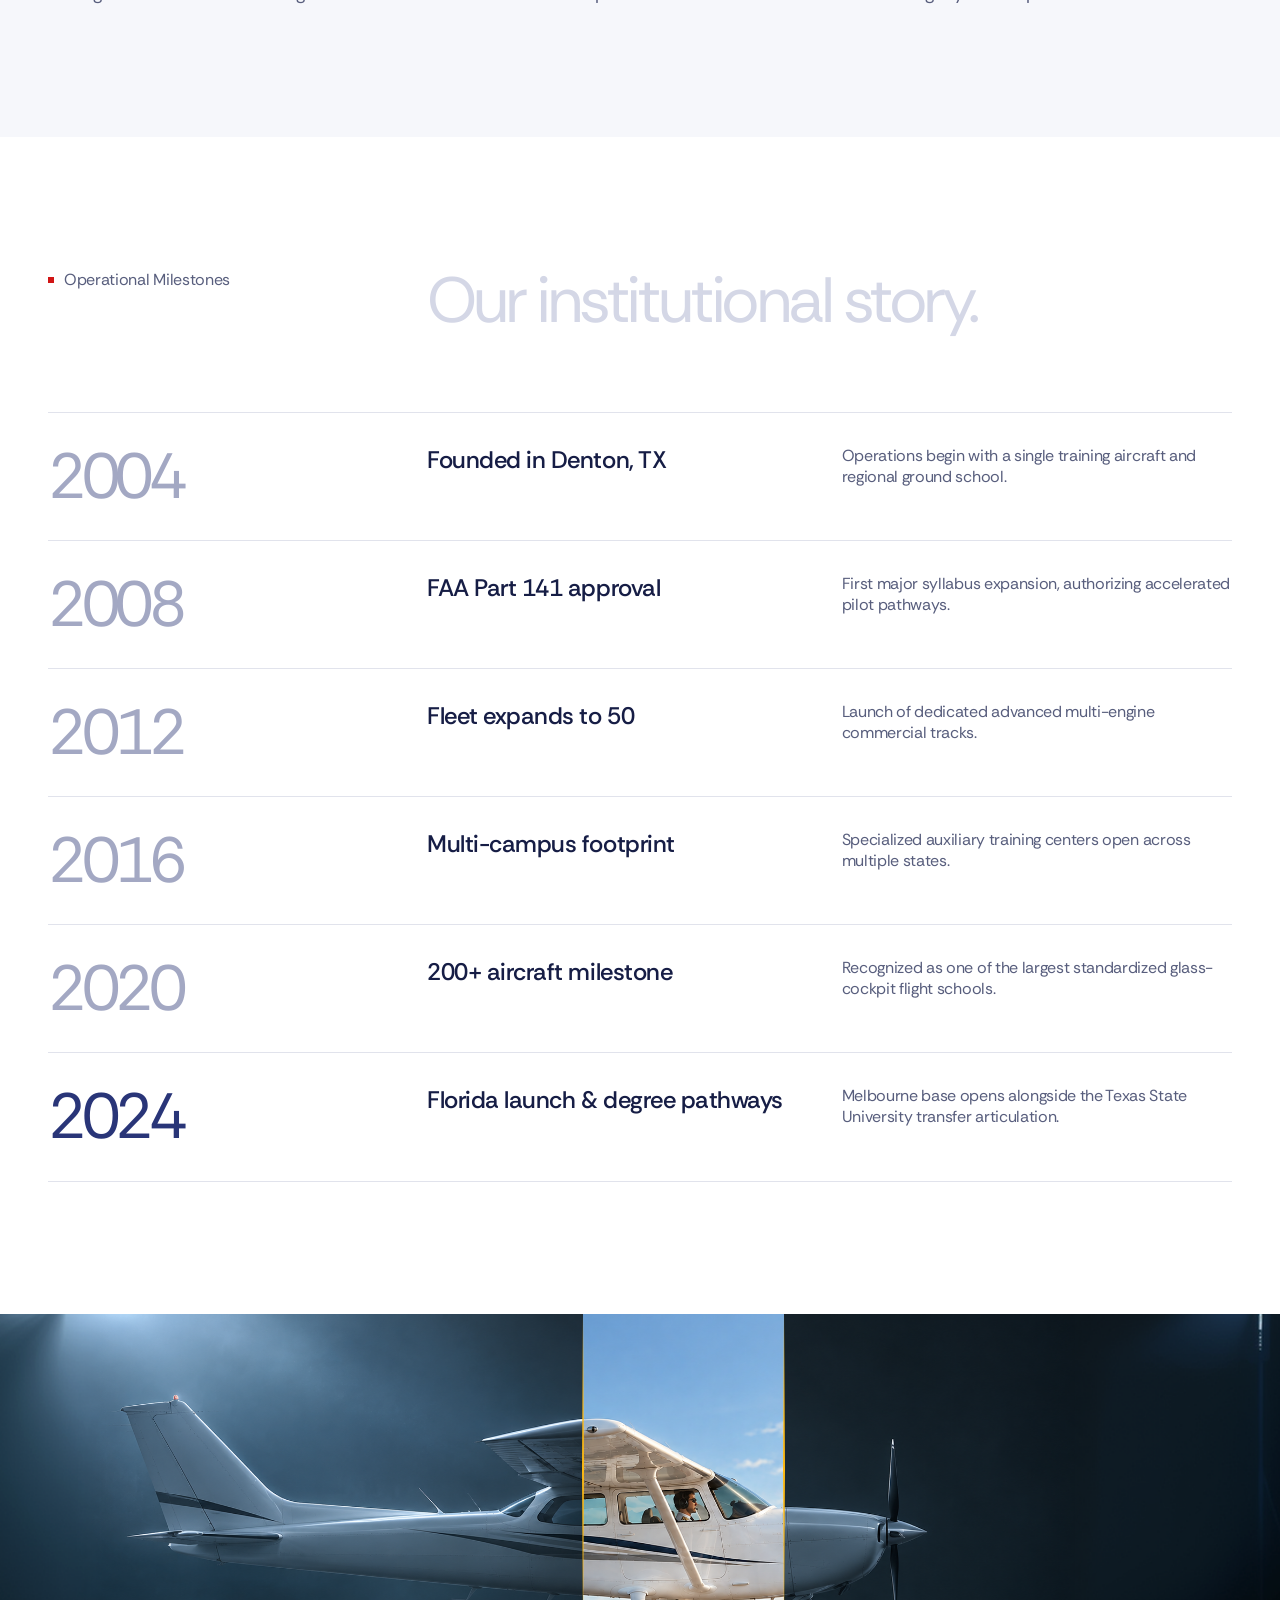
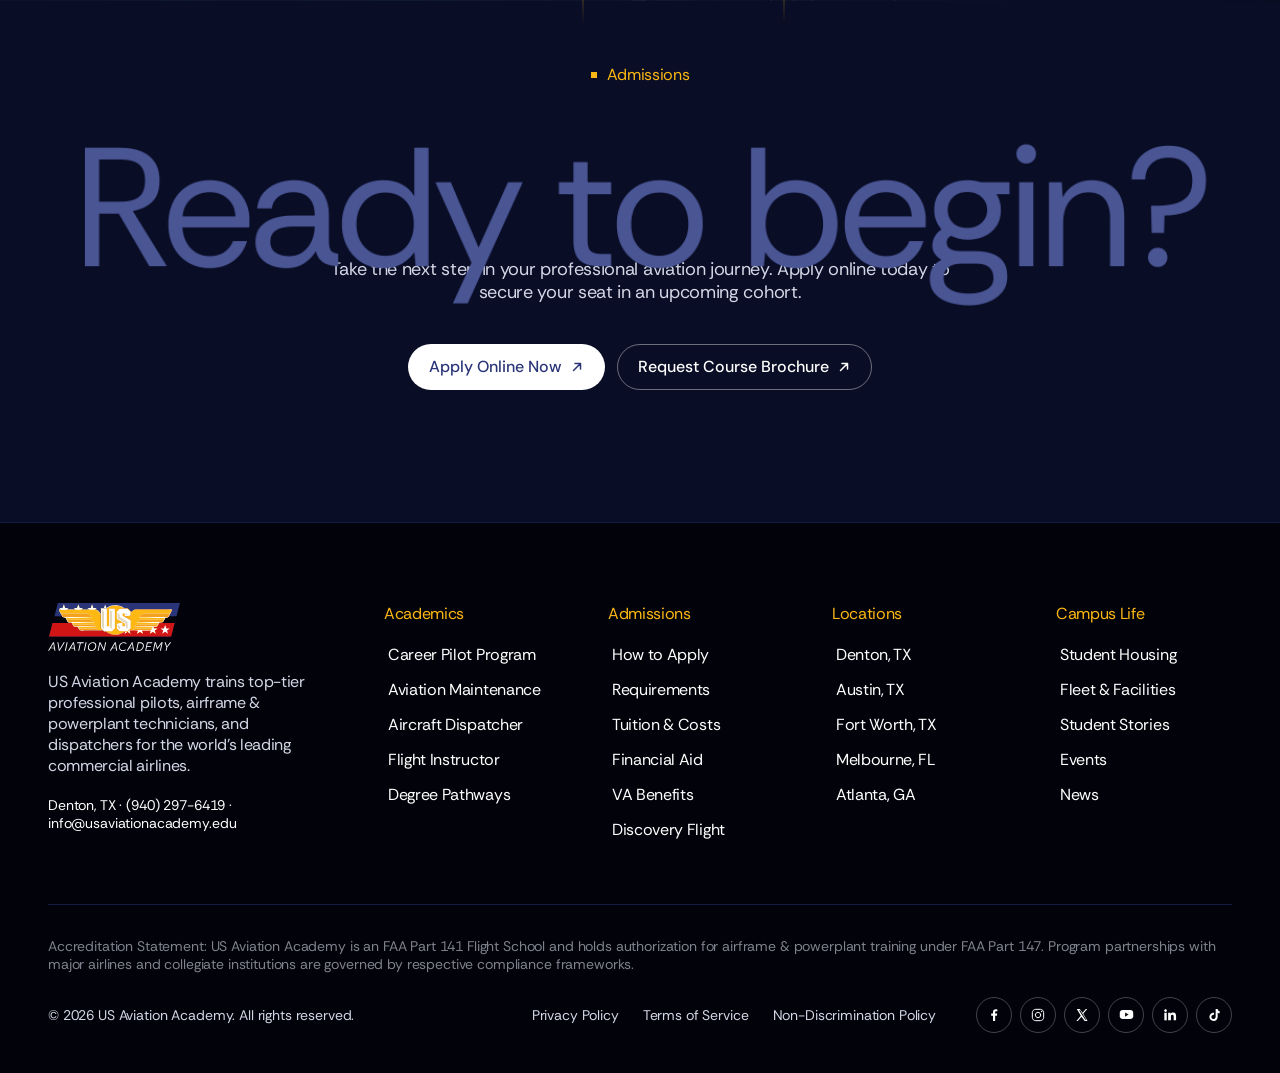
==== commit 98f87c11: "Make flight-plan card hover jitter-free Reveal the full description by sliding the text panel up wit" ====
--- a/about.html
+++ b/about.html
@@ -9,7 +9,7 @@
   <link rel="preconnect" href="https://fonts.gstatic.com" crossorigin>
   <link href="https://fonts.googleapis.com/css2?family=DM+Sans:opsz,wght@9..40,400;9..40,500&family=Rethink+Sans:wght@400;500&display=swap" rel="stylesheet">
   <link href="https://api.fontshare.com/v2/css?f[]=satoshi@400&display=swap" rel="stylesheet">
-  <link rel="stylesheet" href="styles.css?v=10">
+  <link rel="stylesheet" href="styles.css?v=11">
 </head>
 <body class="page-about">
   <a class="skip-link" href="#main">Skip to content</a>
@@ -322,6 +322,6 @@
   </footer>
 
   <script src="vendor/lenis.min.js"></script>
-  <script src="main.js?v=10"></script>
+  <script src="main.js?v=11"></script>
 </body>
 </html>
--- a/styles.css
+++ b/styles.css
@@ -616,17 +616,21 @@
   background: linear-gradient(180deg, rgba(0, 0, 0, 0), rgba(0, 0, 0, 0.7));
   -webkit-backdrop-filter: blur(5px); backdrop-filter: blur(5px);
   -webkit-mask-image: linear-gradient(180deg, transparent 0, #000 56px); mask-image: linear-gradient(180deg, transparent 0, #000 56px);
-}
-.phase-bar { display: block; width: 80px; height: 4px; background: var(--secondary); transform-origin: left; transition: transform 700ms var(--ease-appear); }
+  /* At rest the panel sits lower by the hidden lines' height (--extra, set in main.js),
+     so only two lines show. Hover slides it up with a transform: no layout, no jitter. */
+  transform: translate3d(0, var(--extra, 0px), 0);
+  transition: transform 800ms var(--ease-appear);
+  will-change: transform;
+}
+.phase-bar { display: block; width: 80px; height: 4px; background: var(--secondary); transform-origin: left; transition: transform 800ms var(--ease-appear); }
 .phase-bottom h3 { font-weight: 500; font-size: 24px; line-height: 29px; letter-spacing: -0.02em; white-space: nowrap; }
 .phase-bottom p {
   font-size: 16px; line-height: 21px; opacity: 0.8;
-  display: -webkit-box; -webkit-line-clamp: 2; -webkit-box-orient: vertical; overflow: hidden;
-  max-height: 42px; /* 2 lines; expands smoothly on hover via --full (set in main.js) */
-  transition: max-height 700ms var(--ease-appear), opacity 700ms var(--ease-appear);
-}
-.phase-card.is-unclamped .phase-bottom p { display: block; -webkit-line-clamp: unset; }
-.phase-card.is-open .phase-bottom p { max-height: var(--full, 126px); opacity: 1; }
+  clip-path: inset(0 0 var(--extra, 0px) 0); /* hide lines 3+ at rest */
+  transition: clip-path 800ms var(--ease-appear), opacity 800ms var(--ease-appear);
+}
+.phase-card.is-open .phase-bottom { transform: translate3d(0, 0, 0); }
+.phase-card.is-open .phase-bottom p { clip-path: inset(0 0 0 0); opacity: 1; }
 
 /* Blueprint grid behind the navy heroes: major lines every 107.59px, minor every 21.52px,
    white at 10%, radial mask (full in the centre → 25% at the edges) */
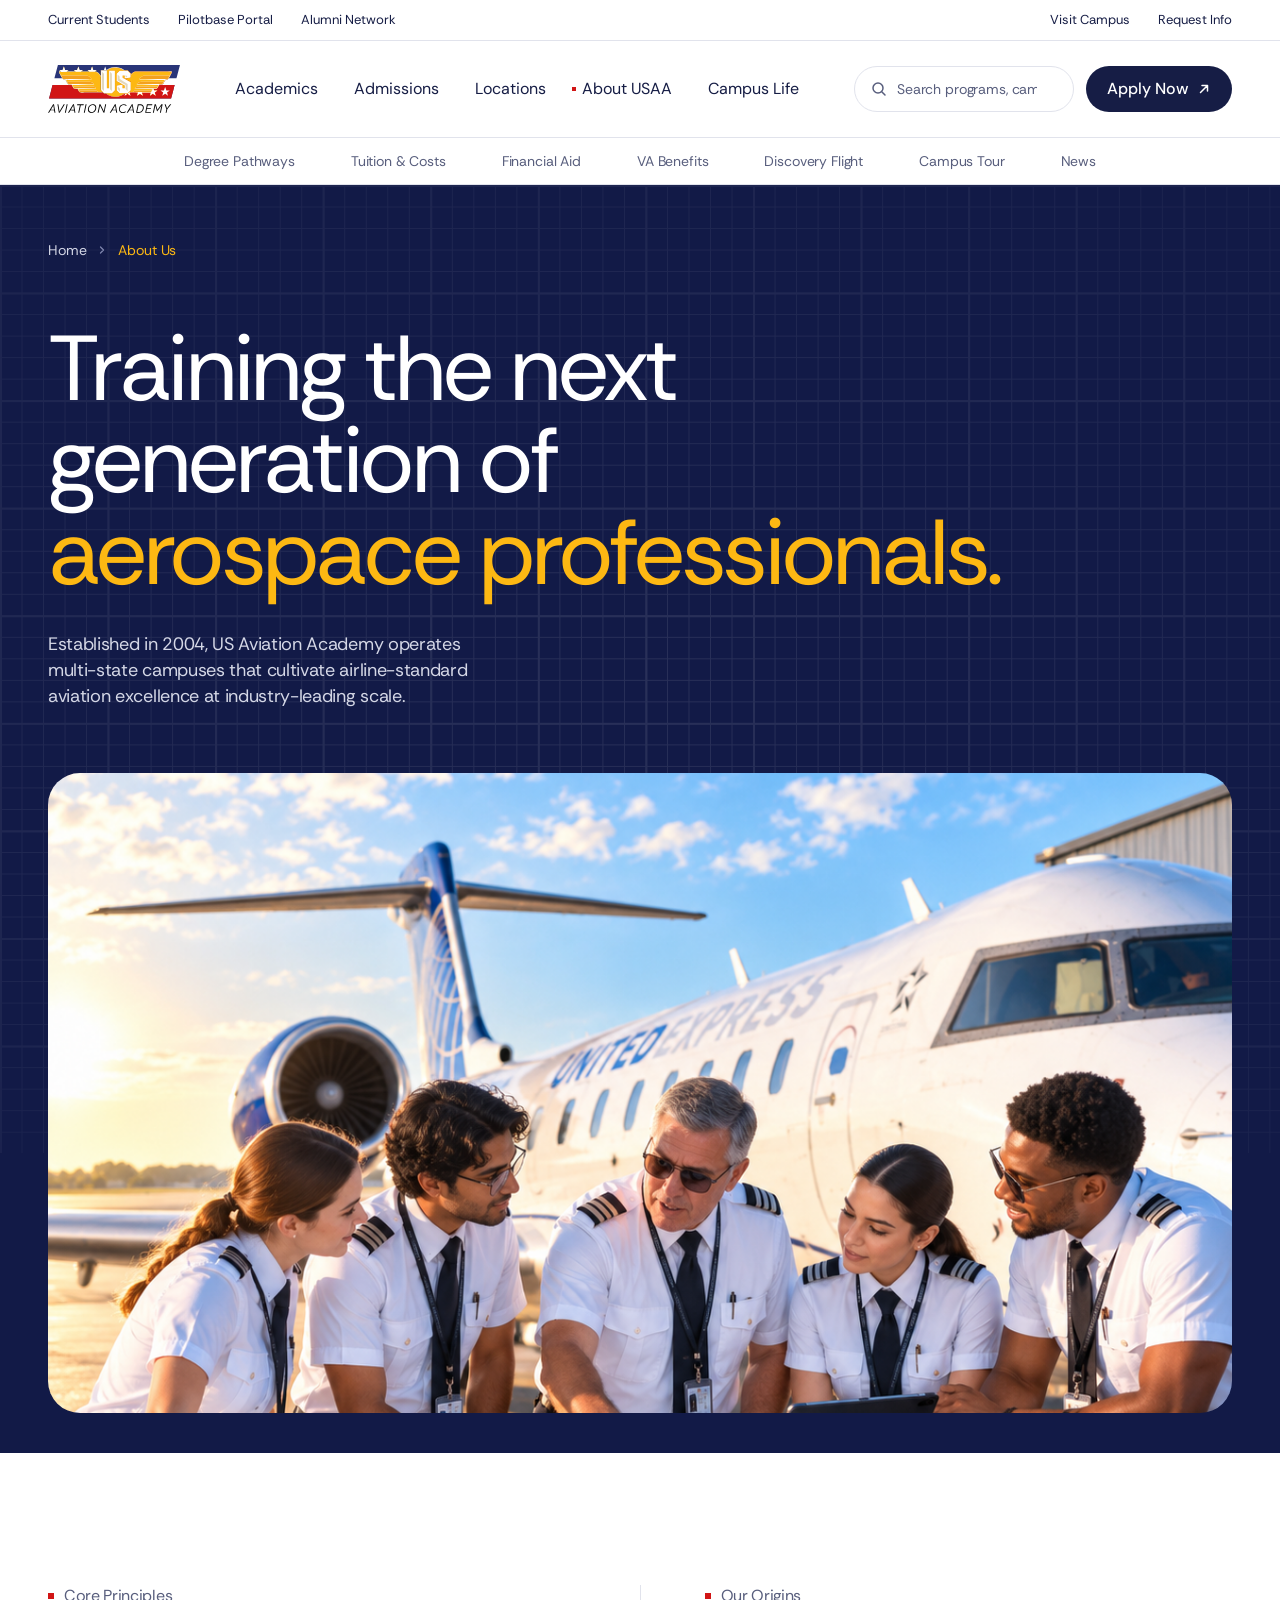
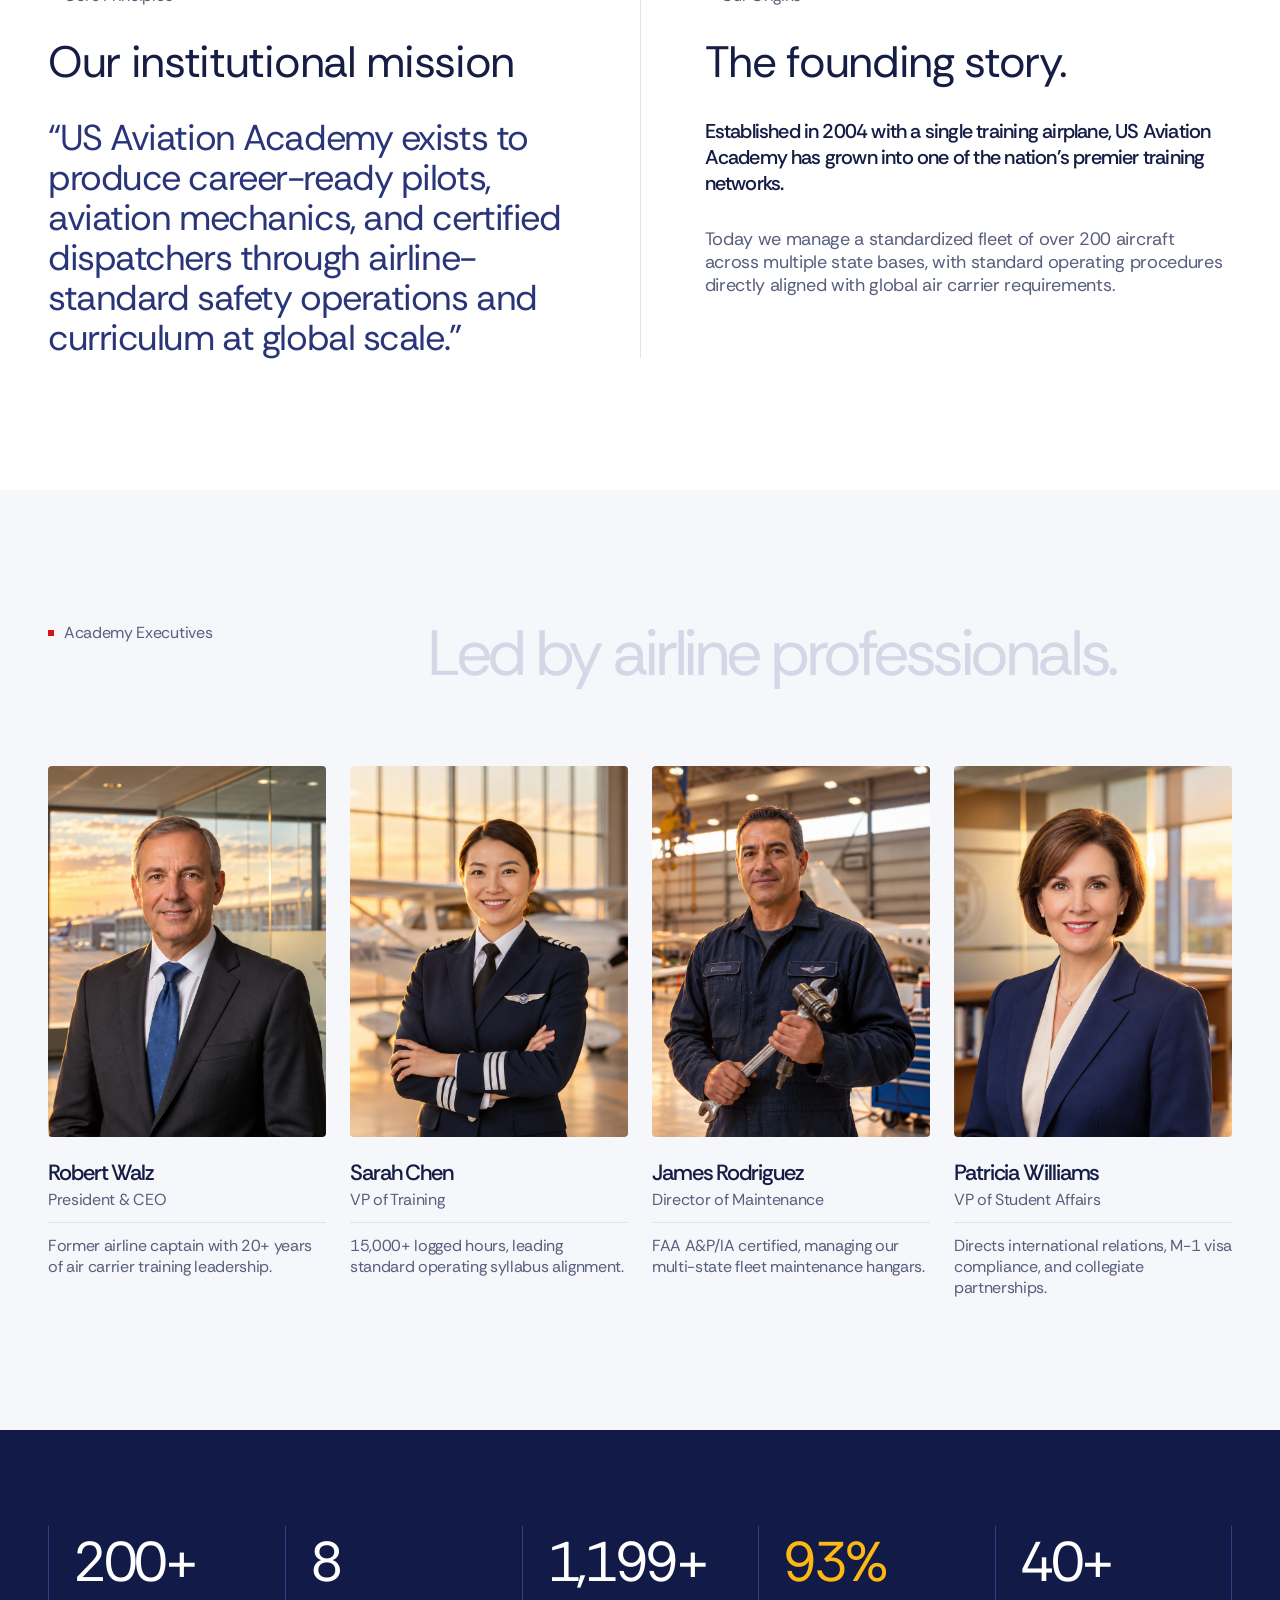
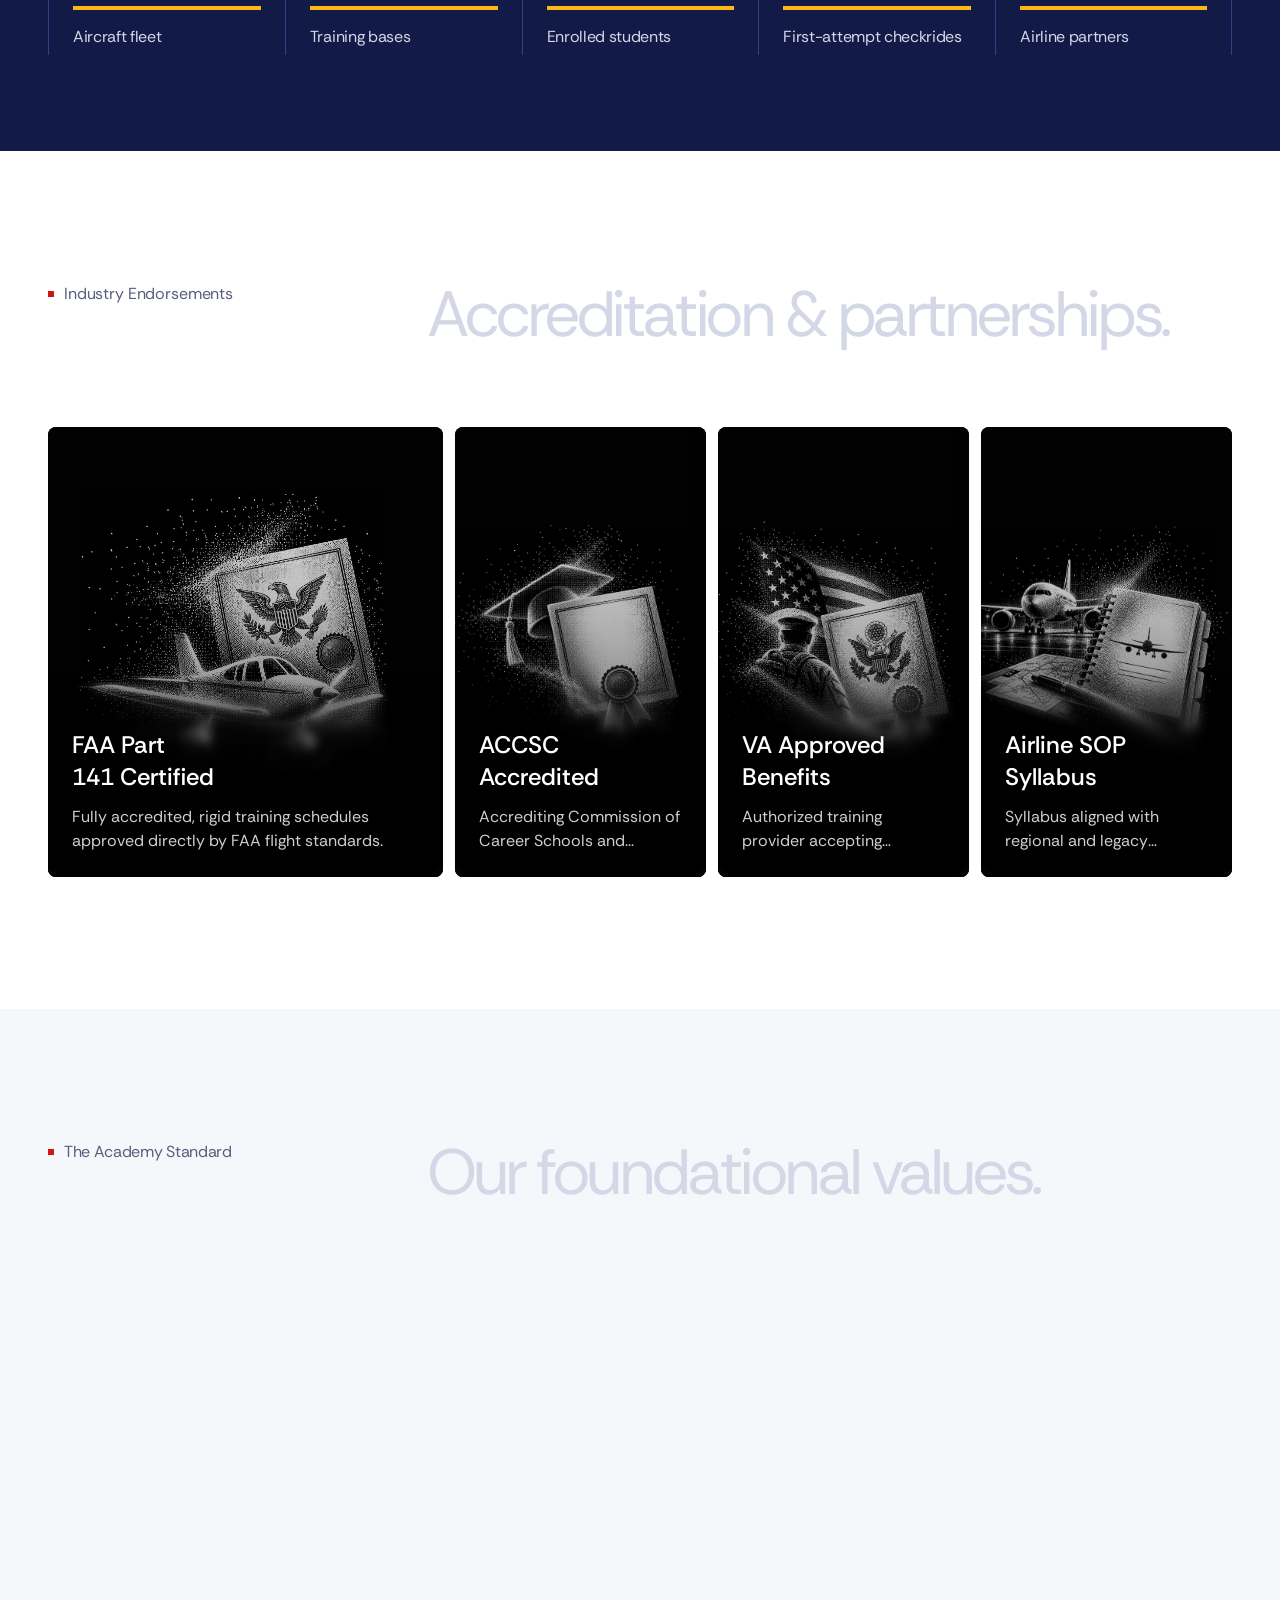
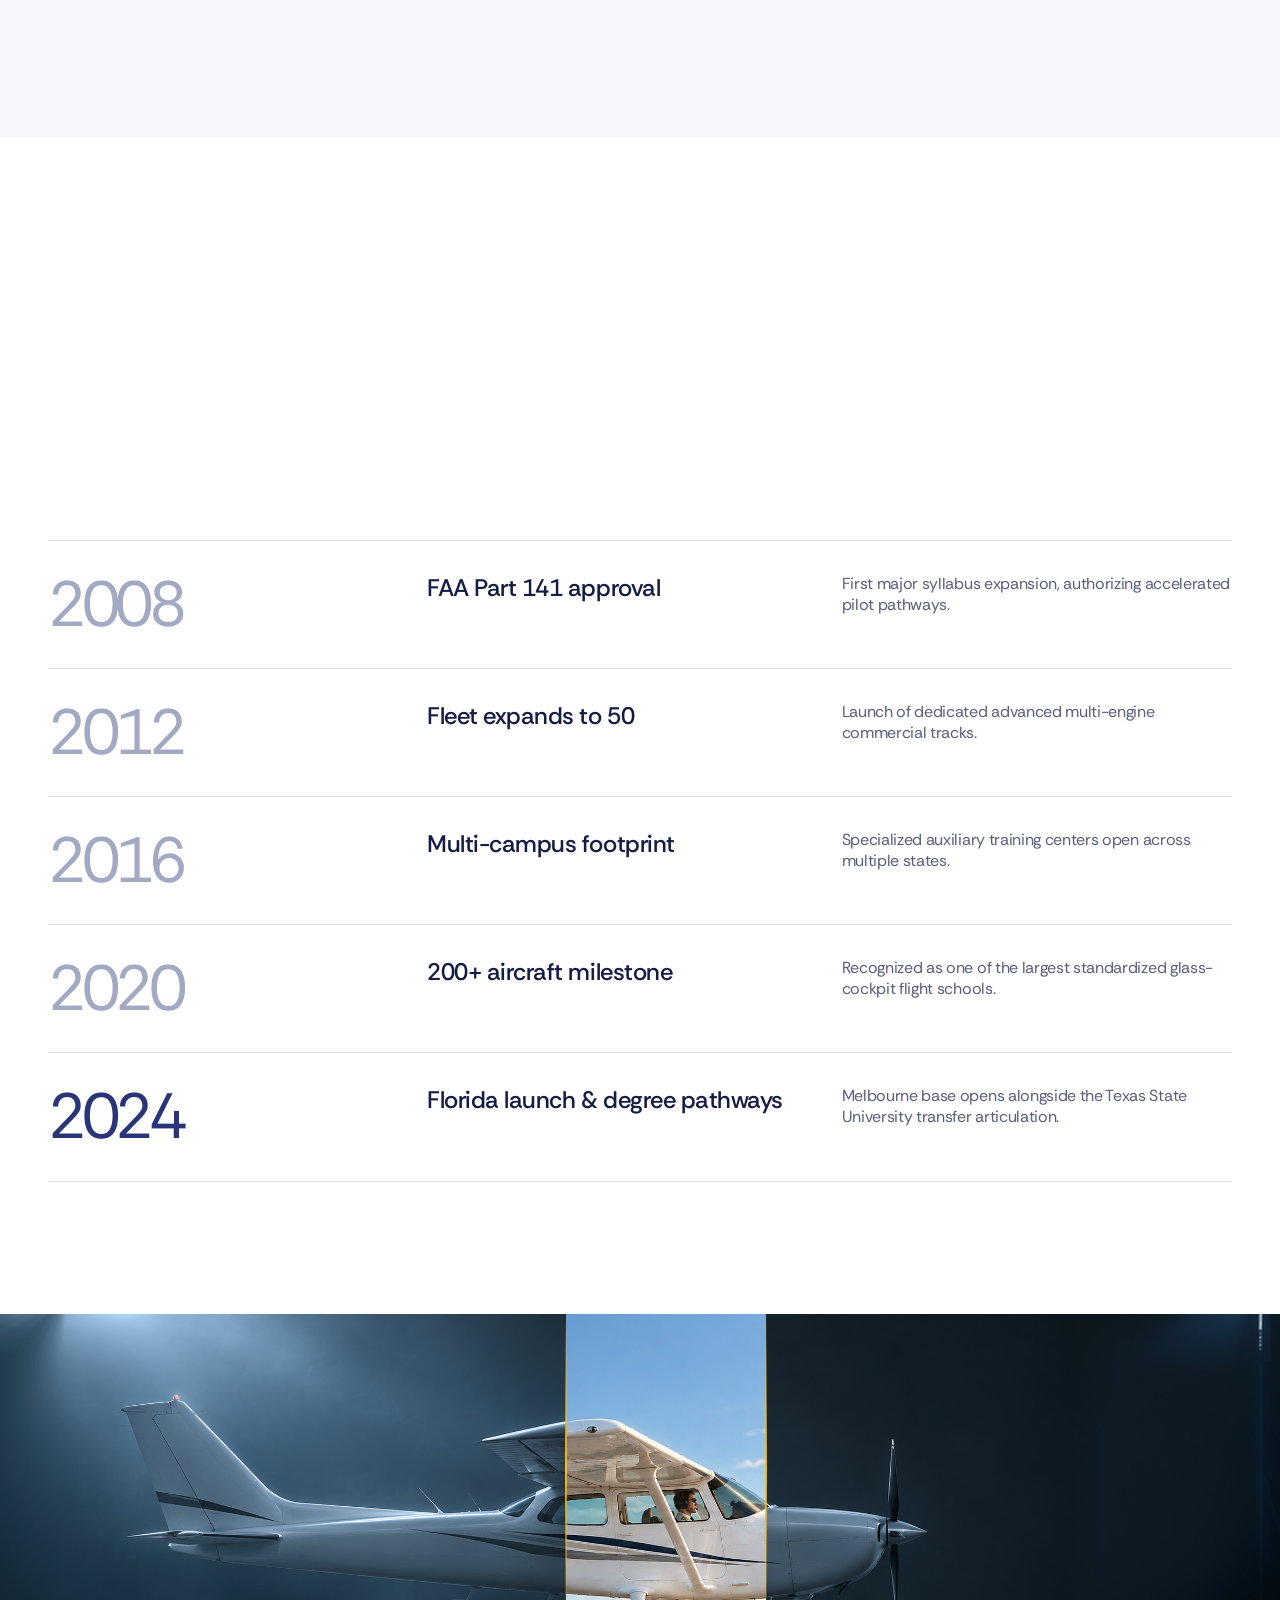
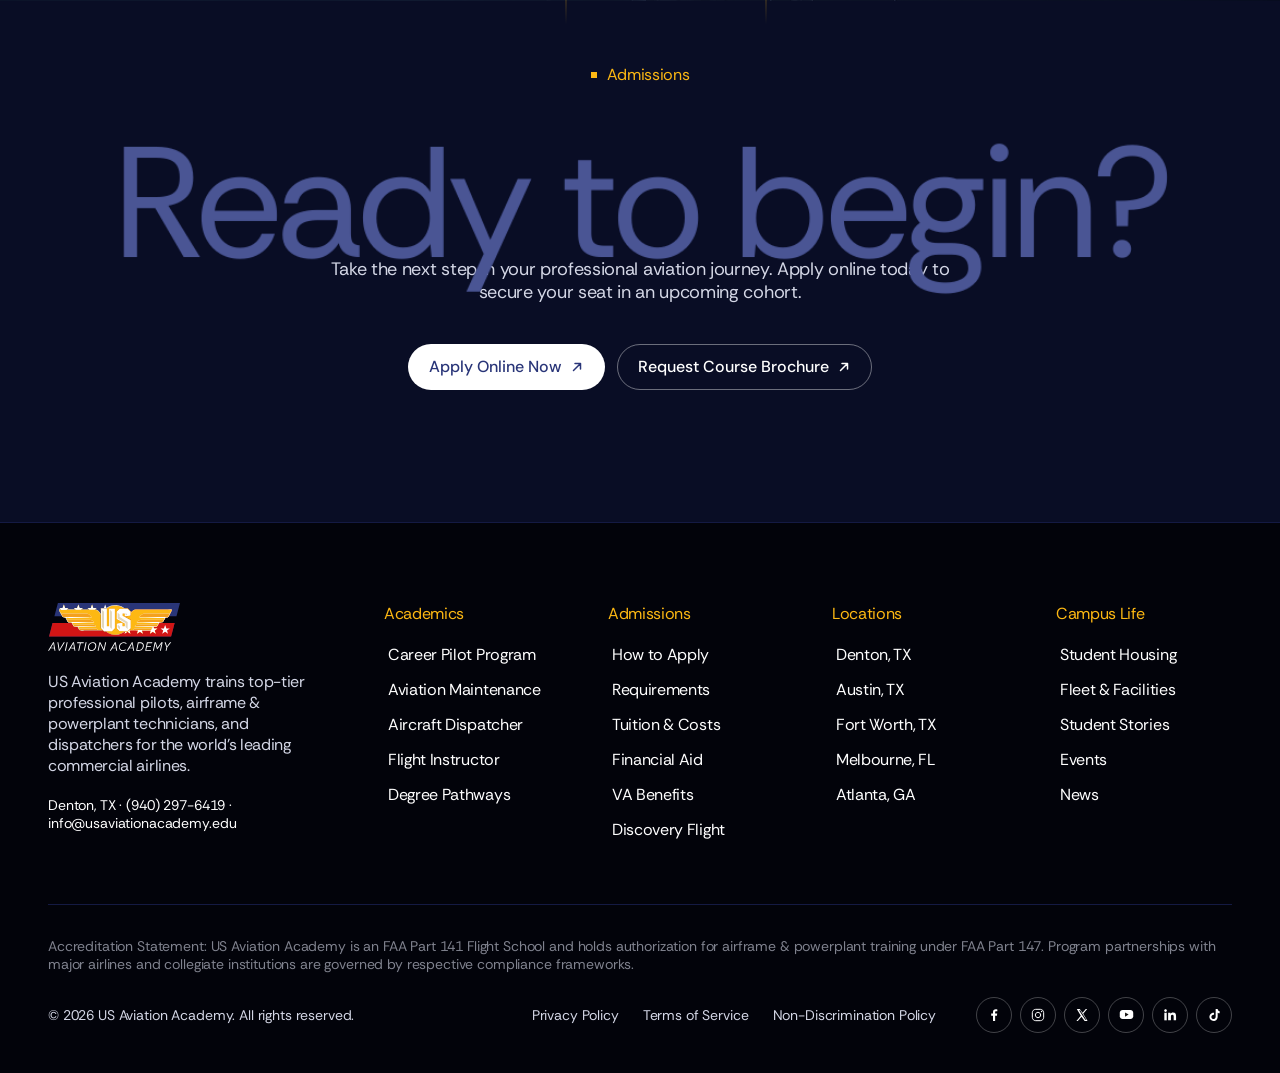
==== commit 7c1b2e71: "Use Rethink Sans for accreditation card text Matches the updated Figma: titles Rethink Sans Medium 2" ====
--- a/about.html
+++ b/about.html
@@ -9,7 +9,7 @@
   <link rel="preconnect" href="https://fonts.gstatic.com" crossorigin>
   <link href="https://fonts.googleapis.com/css2?family=DM+Sans:opsz,wght@9..40,400;9..40,500&family=Rethink+Sans:wght@400;500&display=swap" rel="stylesheet">
   <link href="https://api.fontshare.com/v2/css?f[]=satoshi@400&display=swap" rel="stylesheet">
-  <link rel="stylesheet" href="styles.css?v=11">
+  <link rel="stylesheet" href="styles.css?v=12">
 </head>
 <body class="page-about">
   <a class="skip-link" href="#main">Skip to content</a>
--- a/styles.css
+++ b/styles.css
@@ -768,9 +768,9 @@
   background: linear-gradient(180deg, rgba(0, 0, 0, 0), rgba(0, 0, 0, 0.7));
   -webkit-backdrop-filter: blur(5px); backdrop-filter: blur(5px);
 }
-.accred-copy h3 { font-family: "Satoshi", var(--font-display); font-weight: 400; font-size: 24px; line-height: 32px; letter-spacing: 0; white-space: nowrap; }
+.accred-copy h3 { font-family: var(--font-display); font-weight: 500; font-size: 24px; line-height: 32px; letter-spacing: 0; white-space: nowrap; }
 .accred-copy p {
-  font-family: "Satoshi", var(--font-display); font-size: 16px; line-height: 24px; letter-spacing: 0; opacity: 0.81;
+  font-family: var(--font-display); font-weight: 400; font-size: 16px; line-height: 24px; letter-spacing: 0; opacity: 0.81;
   display: -webkit-box; -webkit-line-clamp: 2; -webkit-box-orient: vertical; overflow: hidden;
 }
 
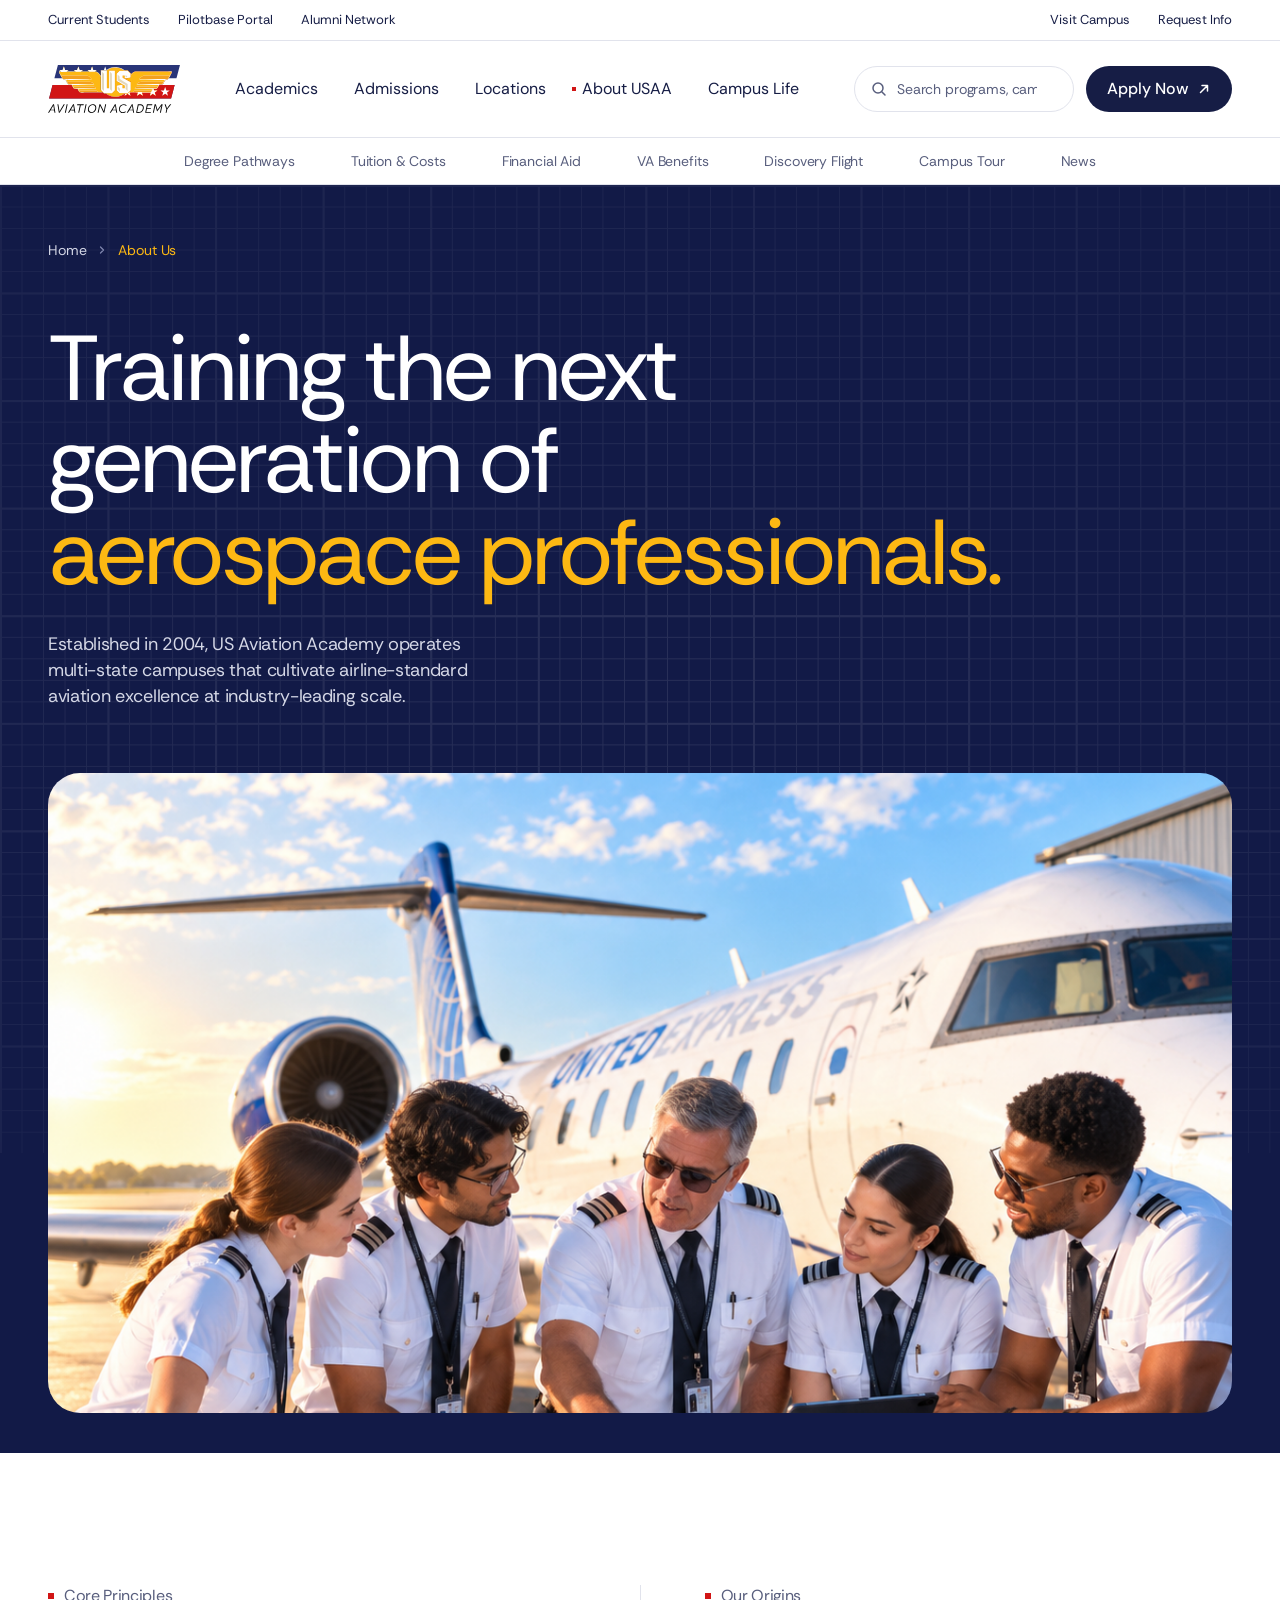
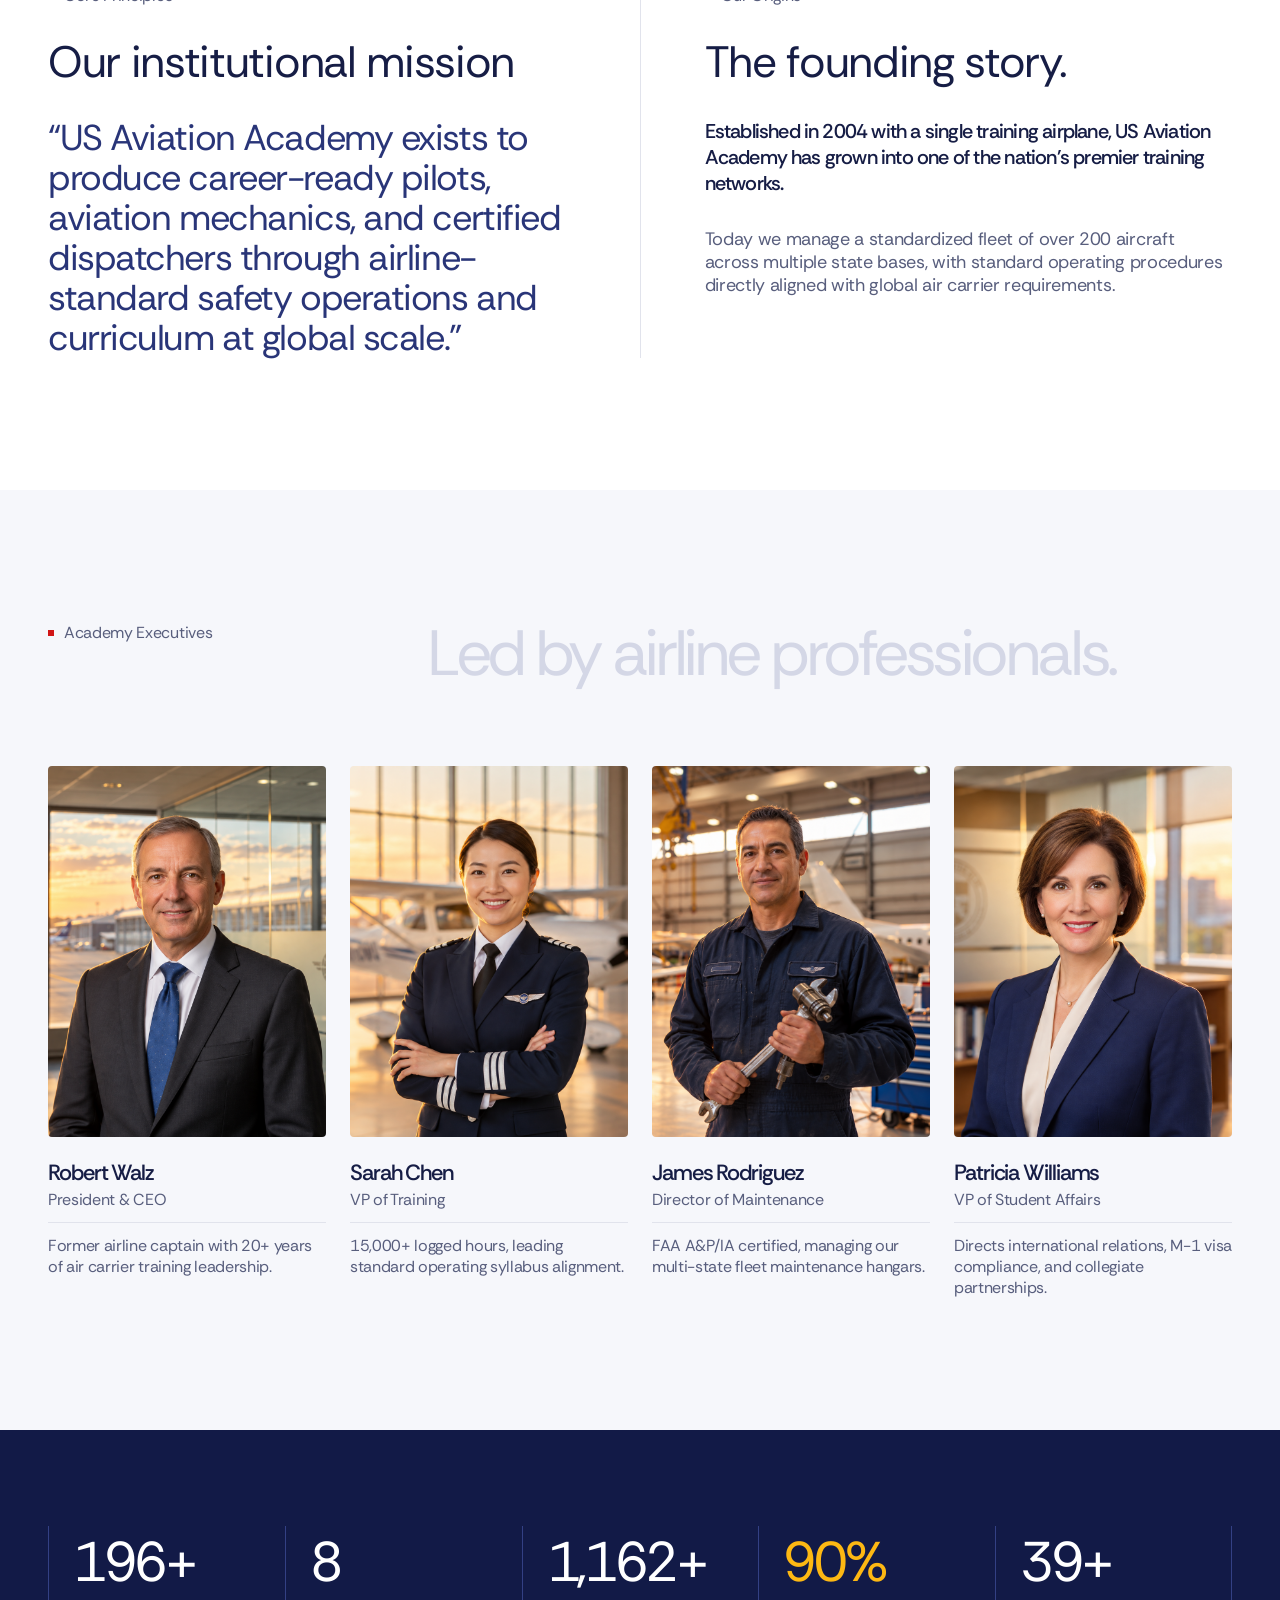
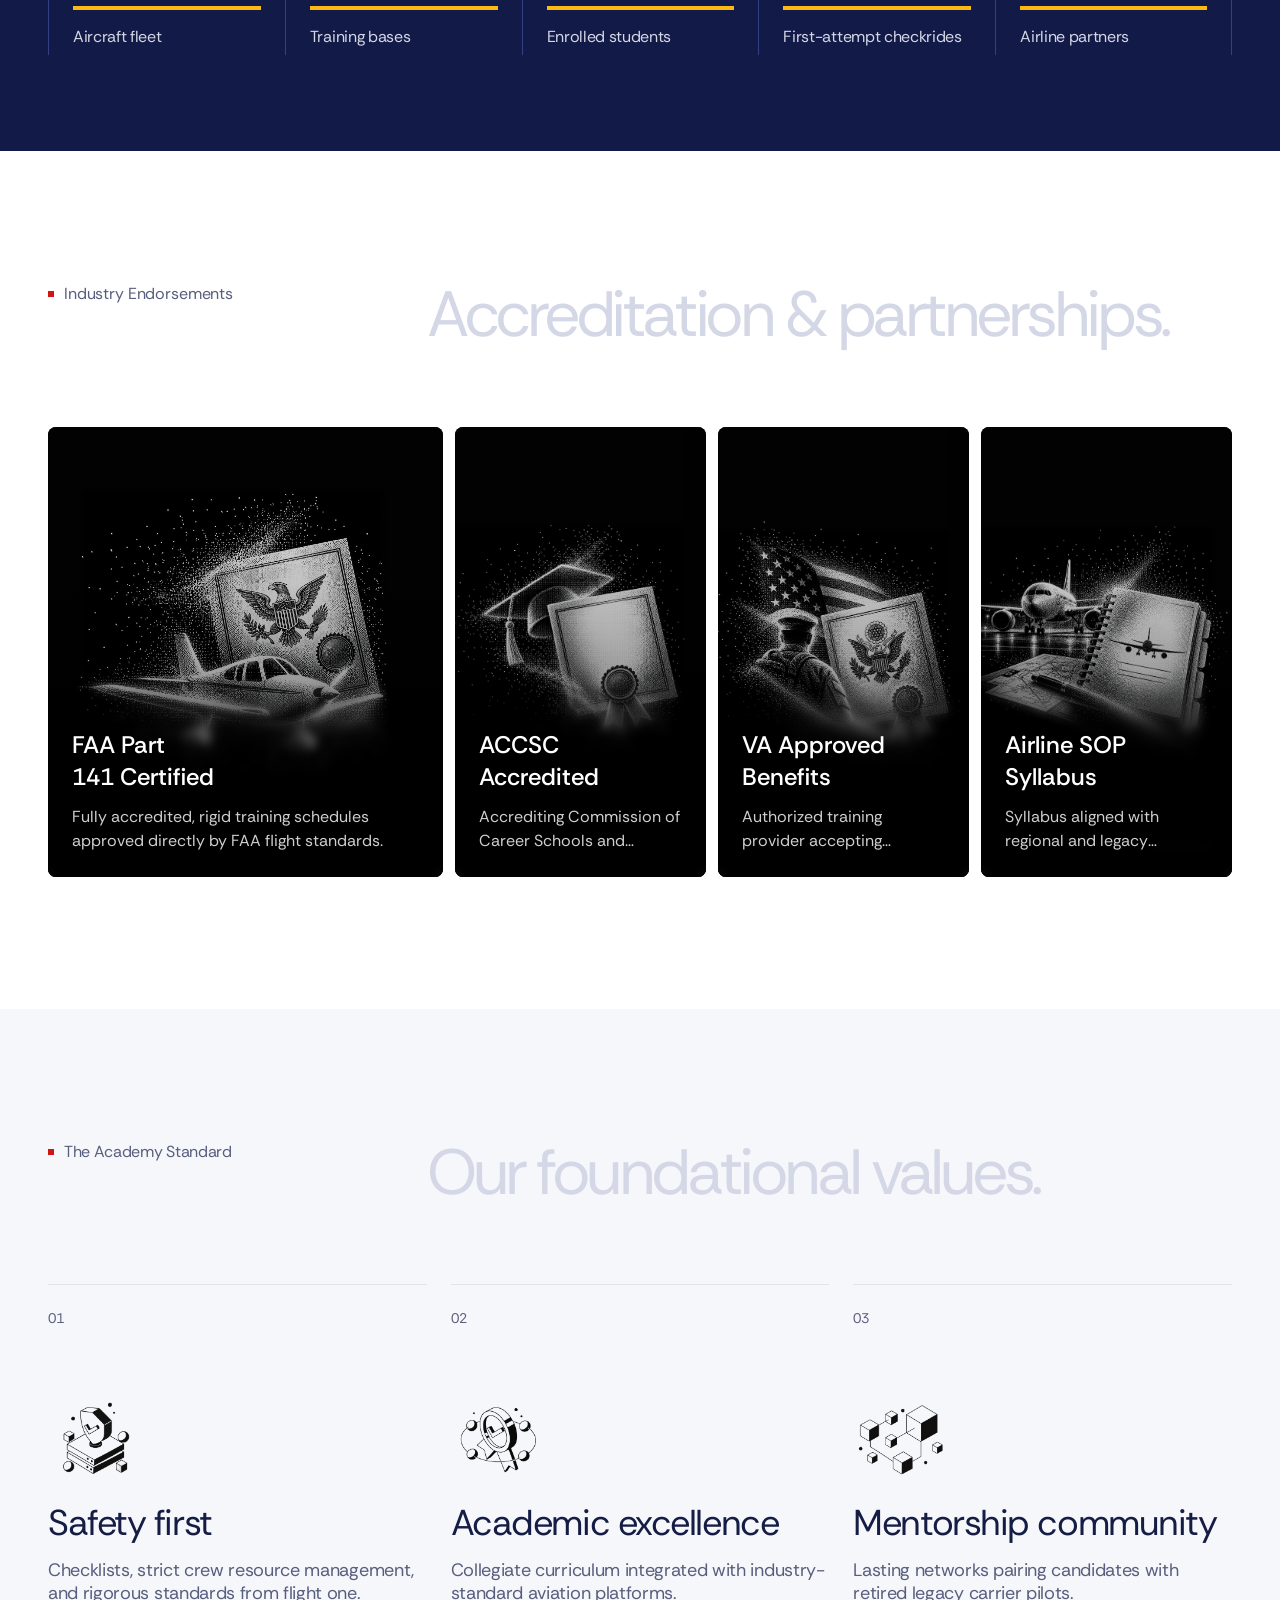
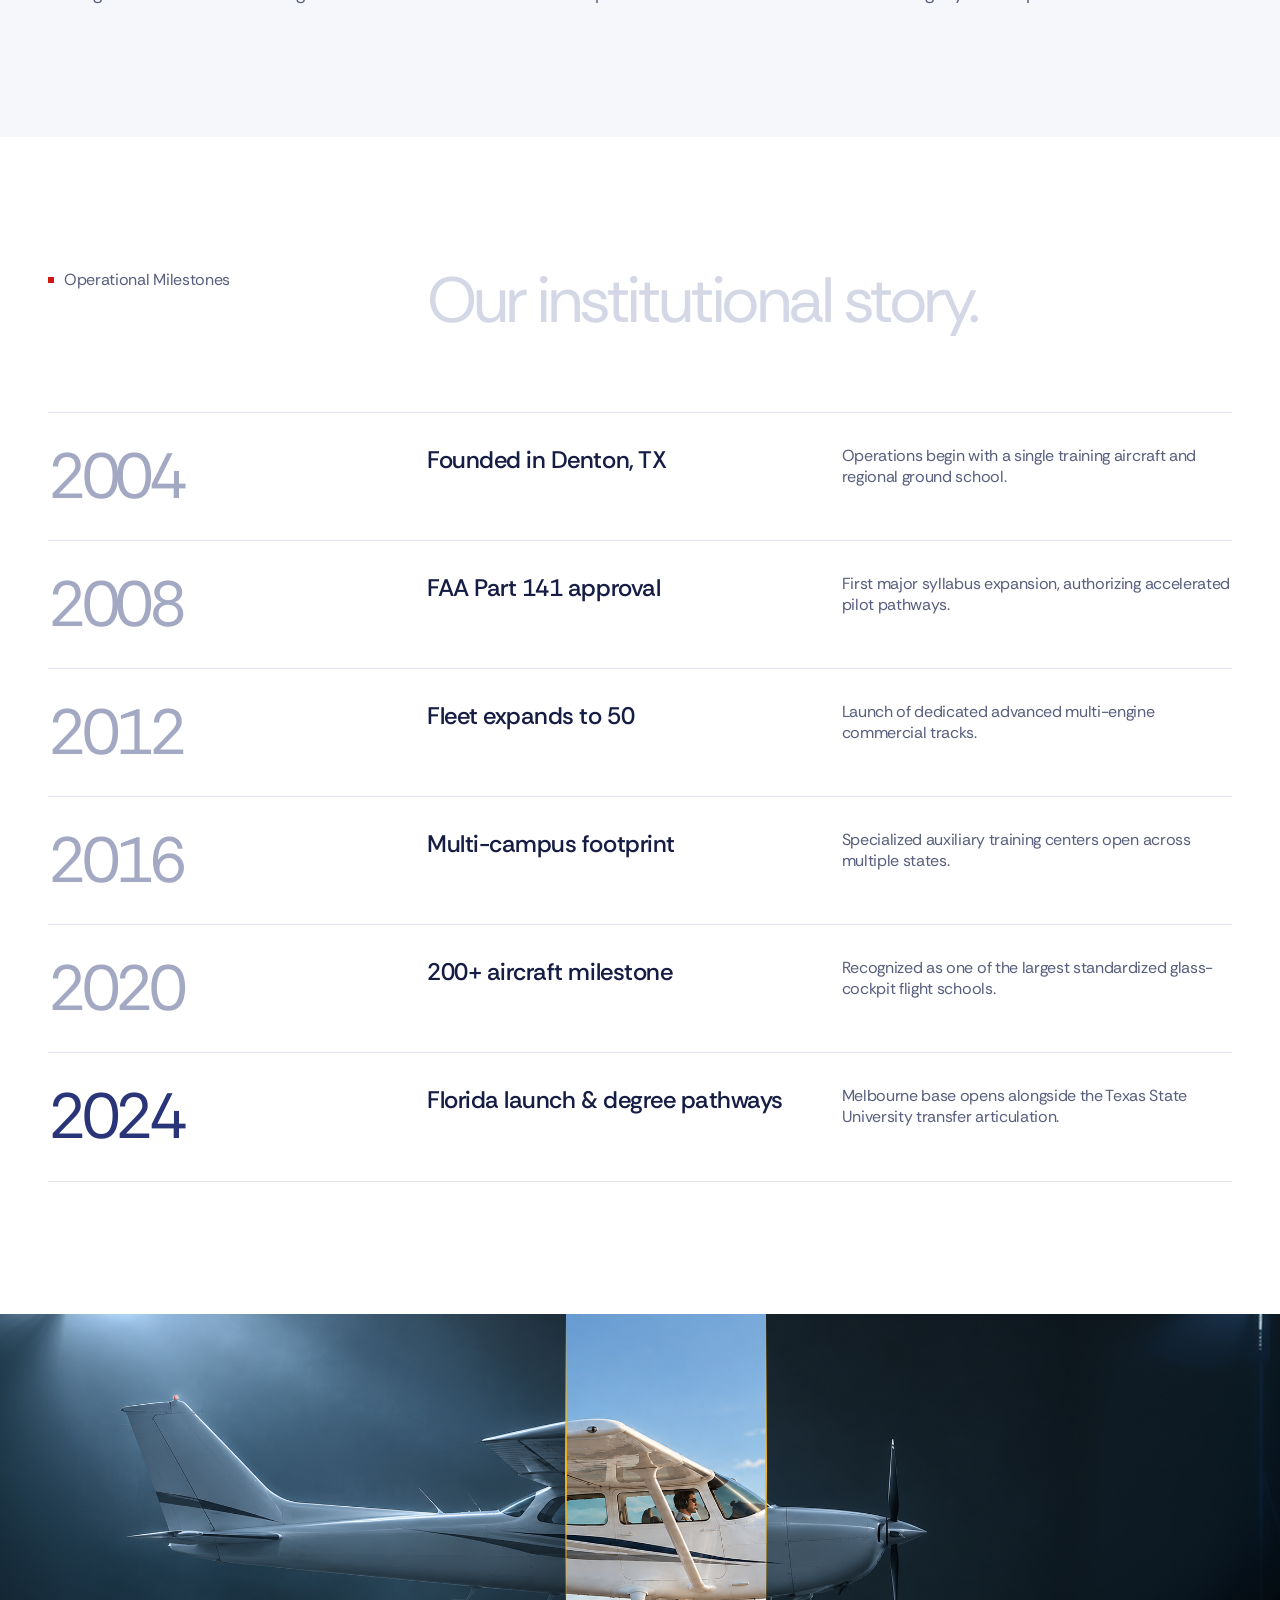
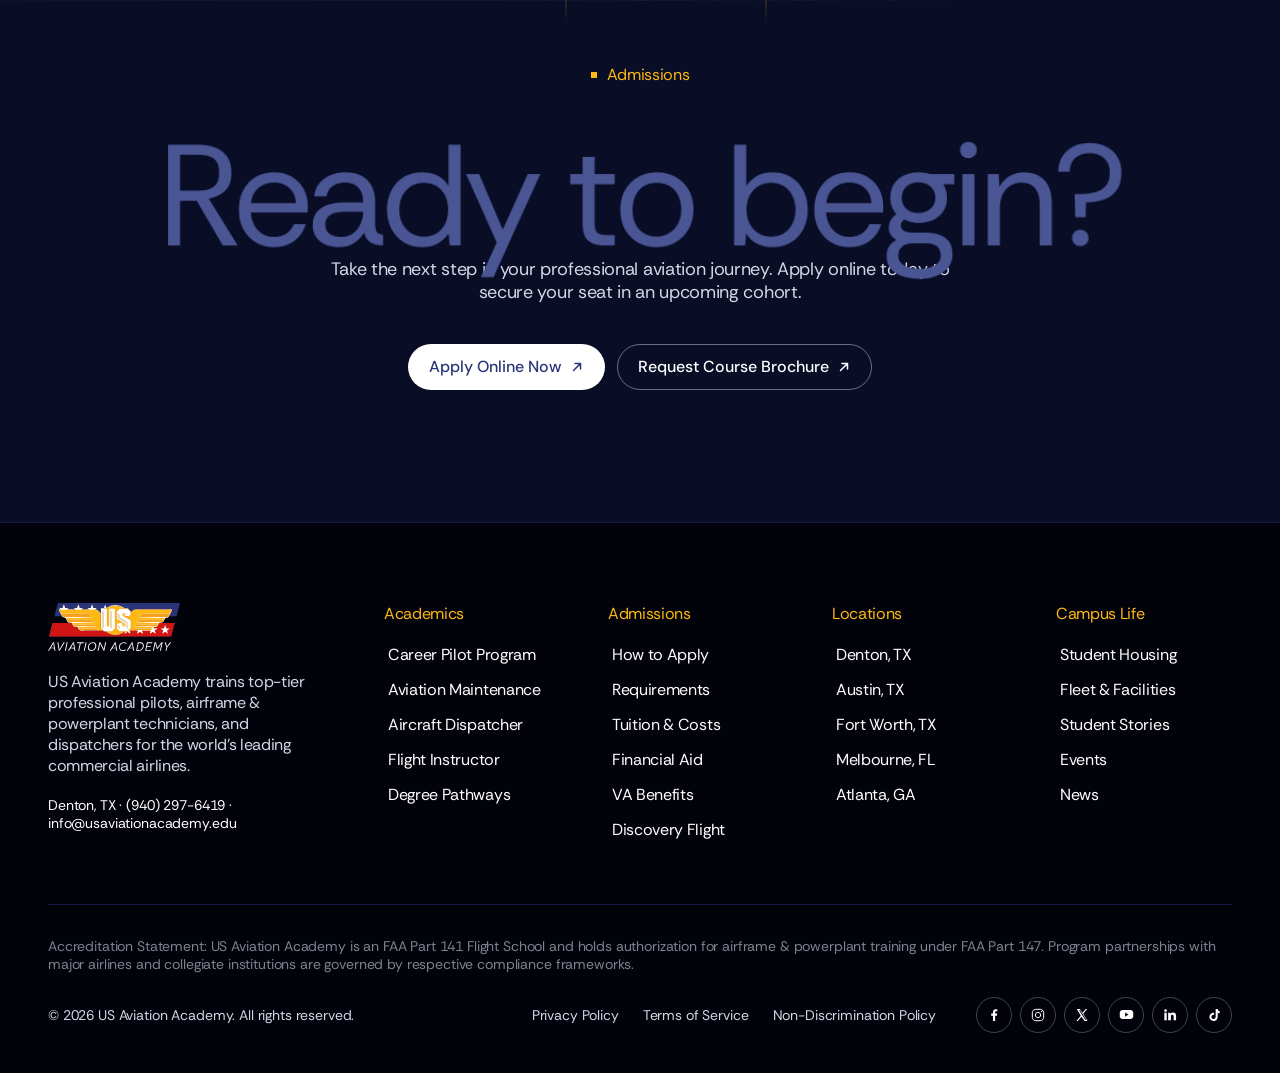
==== commit 0f561df8: "Replace enrolment step and value icons with updated artwork New transparent icons from Figma for the" ====
--- a/about.html
+++ b/about.html
@@ -9,7 +9,7 @@
   <link rel="preconnect" href="https://fonts.gstatic.com" crossorigin>
   <link href="https://fonts.googleapis.com/css2?family=DM+Sans:opsz,wght@9..40,400;9..40,500&family=Rethink+Sans:wght@400;500&display=swap" rel="stylesheet">
   <link href="https://api.fontshare.com/v2/css?f[]=satoshi@400&display=swap" rel="stylesheet">
-  <link rel="stylesheet" href="styles.css?v=12">
+  <link rel="stylesheet" href="styles.css?v=13">
 </head>
 <body class="page-about">
   <a class="skip-link" href="#main">Skip to content</a>
@@ -214,15 +214,15 @@
         <div class="values-grid">
           <article class="value-card reveal-up draw-line" style="--d:0ms">
             <span class="index">01</span>
-            <div class="value-body"><span class="value-illustration"><img src="assets/value-safety.png" alt=""></span><h3>Safety first</h3><p>Checklists, strict crew resource management, and rigorous standards from flight one.</p></div>
+            <div class="value-body"><span class="value-illustration"><img src="assets/value-safety.png?v=2" alt=""></span><h3>Safety first</h3><p>Checklists, strict crew resource management, and rigorous standards from flight one.</p></div>
           </article>
           <article class="value-card reveal-up draw-line" style="--d:100ms">
             <span class="index">02</span>
-            <div class="value-body"><span class="value-illustration"><img src="assets/value-academic.png" alt=""></span><h3>Academic excellence</h3><p>Collegiate curriculum integrated with industry-standard aviation platforms.</p></div>
+            <div class="value-body"><span class="value-illustration"><img src="assets/value-academic.png?v=2" alt=""></span><h3>Academic excellence</h3><p>Collegiate curriculum integrated with industry-standard aviation platforms.</p></div>
           </article>
           <article class="value-card reveal-up draw-line" style="--d:200ms">
             <span class="index">03</span>
-            <div class="value-body"><span class="value-illustration"><img src="assets/value-mentorship.png" alt=""></span><h3>Mentorship community</h3><p>Lasting networks pairing candidates with retired legacy carrier pilots.</p></div>
+            <div class="value-body"><span class="value-illustration"><img src="assets/value-mentorship.png?v=2" alt=""></span><h3>Mentorship community</h3><p>Lasting networks pairing candidates with retired legacy carrier pilots.</p></div>
           </article>
         </div>
       </div>
--- a/styles.css
+++ b/styles.css
@@ -448,7 +448,7 @@
 .step-number { font-size: 104px; line-height: 104px; letter-spacing: -0.05em; color: var(--text-muted); transition: color var(--hover-soft); }
 .step-body { display: flex; flex-direction: column; gap: 12px; }
 .step-illustration { display: block; width: 96px; height: 96px; margin-bottom: 12px; }
-.step-illustration img { width: 96px; height: 96px; object-fit: cover; mix-blend-mode: darken; transition: transform var(--hover-soft); }
+.step-illustration img { width: 96px; height: 96px; object-fit: cover; transition: transform var(--hover-soft); }
 .step-body p { font-size: 16px; line-height: 21px; color: var(--text-2); }
 
 /* Airline DNA ------------------------------------------------------------ */
@@ -781,7 +781,7 @@
 .value-card .index { font-size: 14px; line-height: 18px; letter-spacing: -0.01em; color: var(--text-2); }
 .value-body { display: flex; flex-direction: column; gap: 16px; }
 .value-illustration { display: block; width: 96px; height: 96px; }
-.value-illustration img { width: 96px; height: 96px; object-fit: cover; mix-blend-mode: darken; transition: transform var(--hover-soft); }
+.value-illustration img { width: 96px; height: 96px; object-fit: cover; transition: transform var(--hover-soft); }
 .value-body h3 { font-weight: 400; font-size: 36px; line-height: 40px; letter-spacing: -0.04em; color: var(--text); }
 .value-body p { font-size: 18px; line-height: 23px; color: var(--text-2); }
 
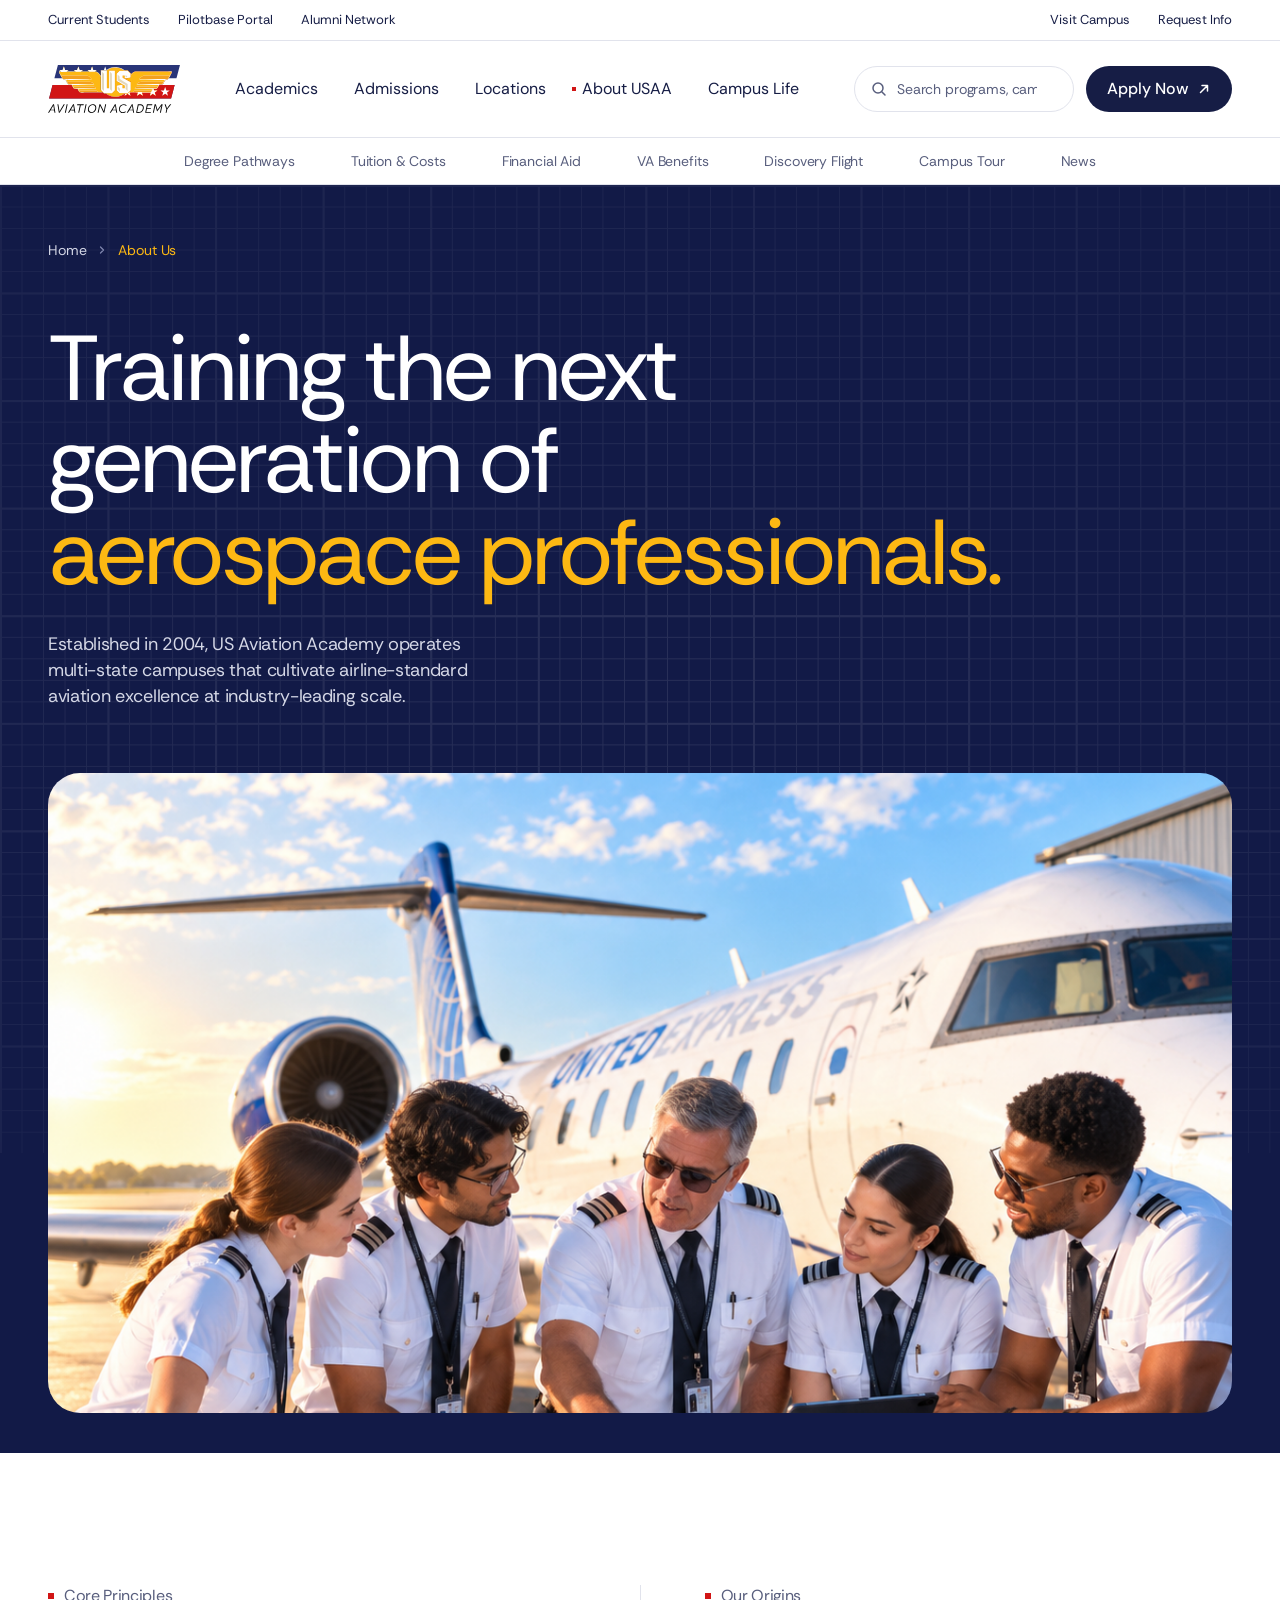
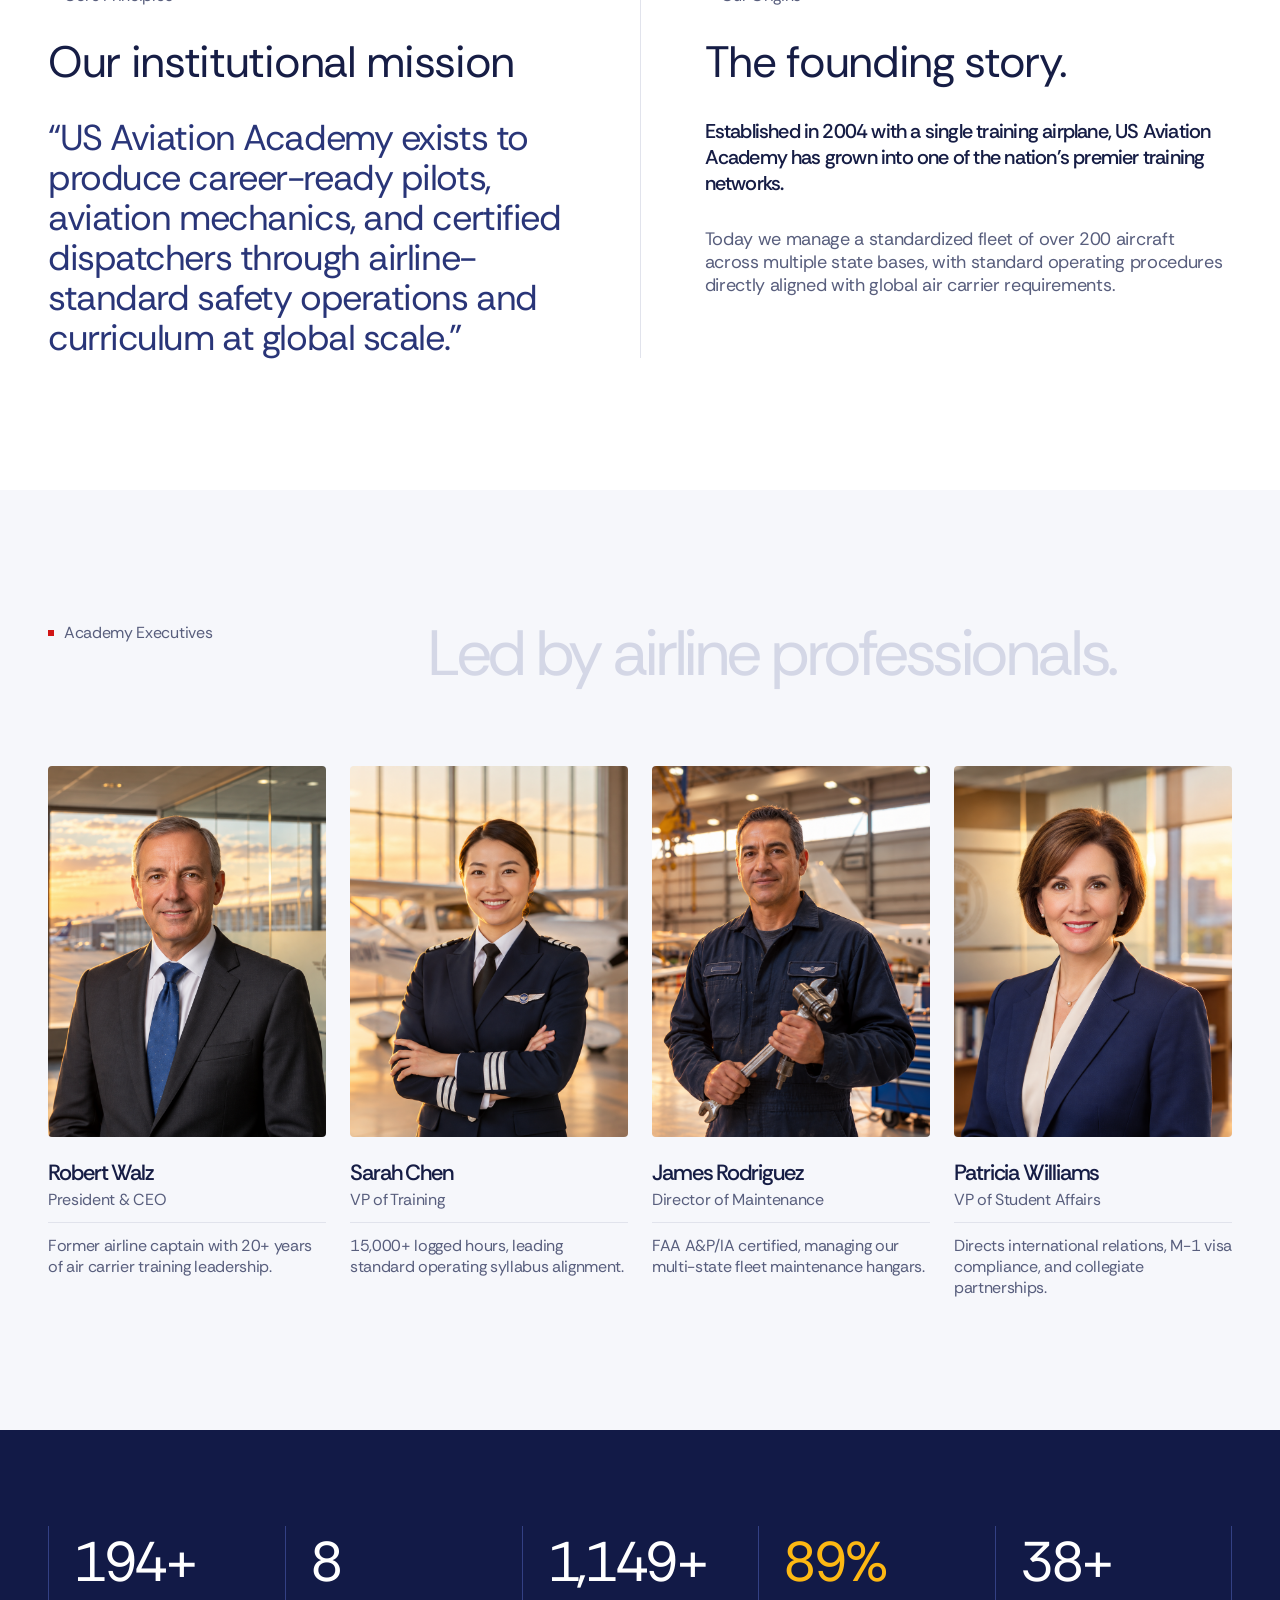
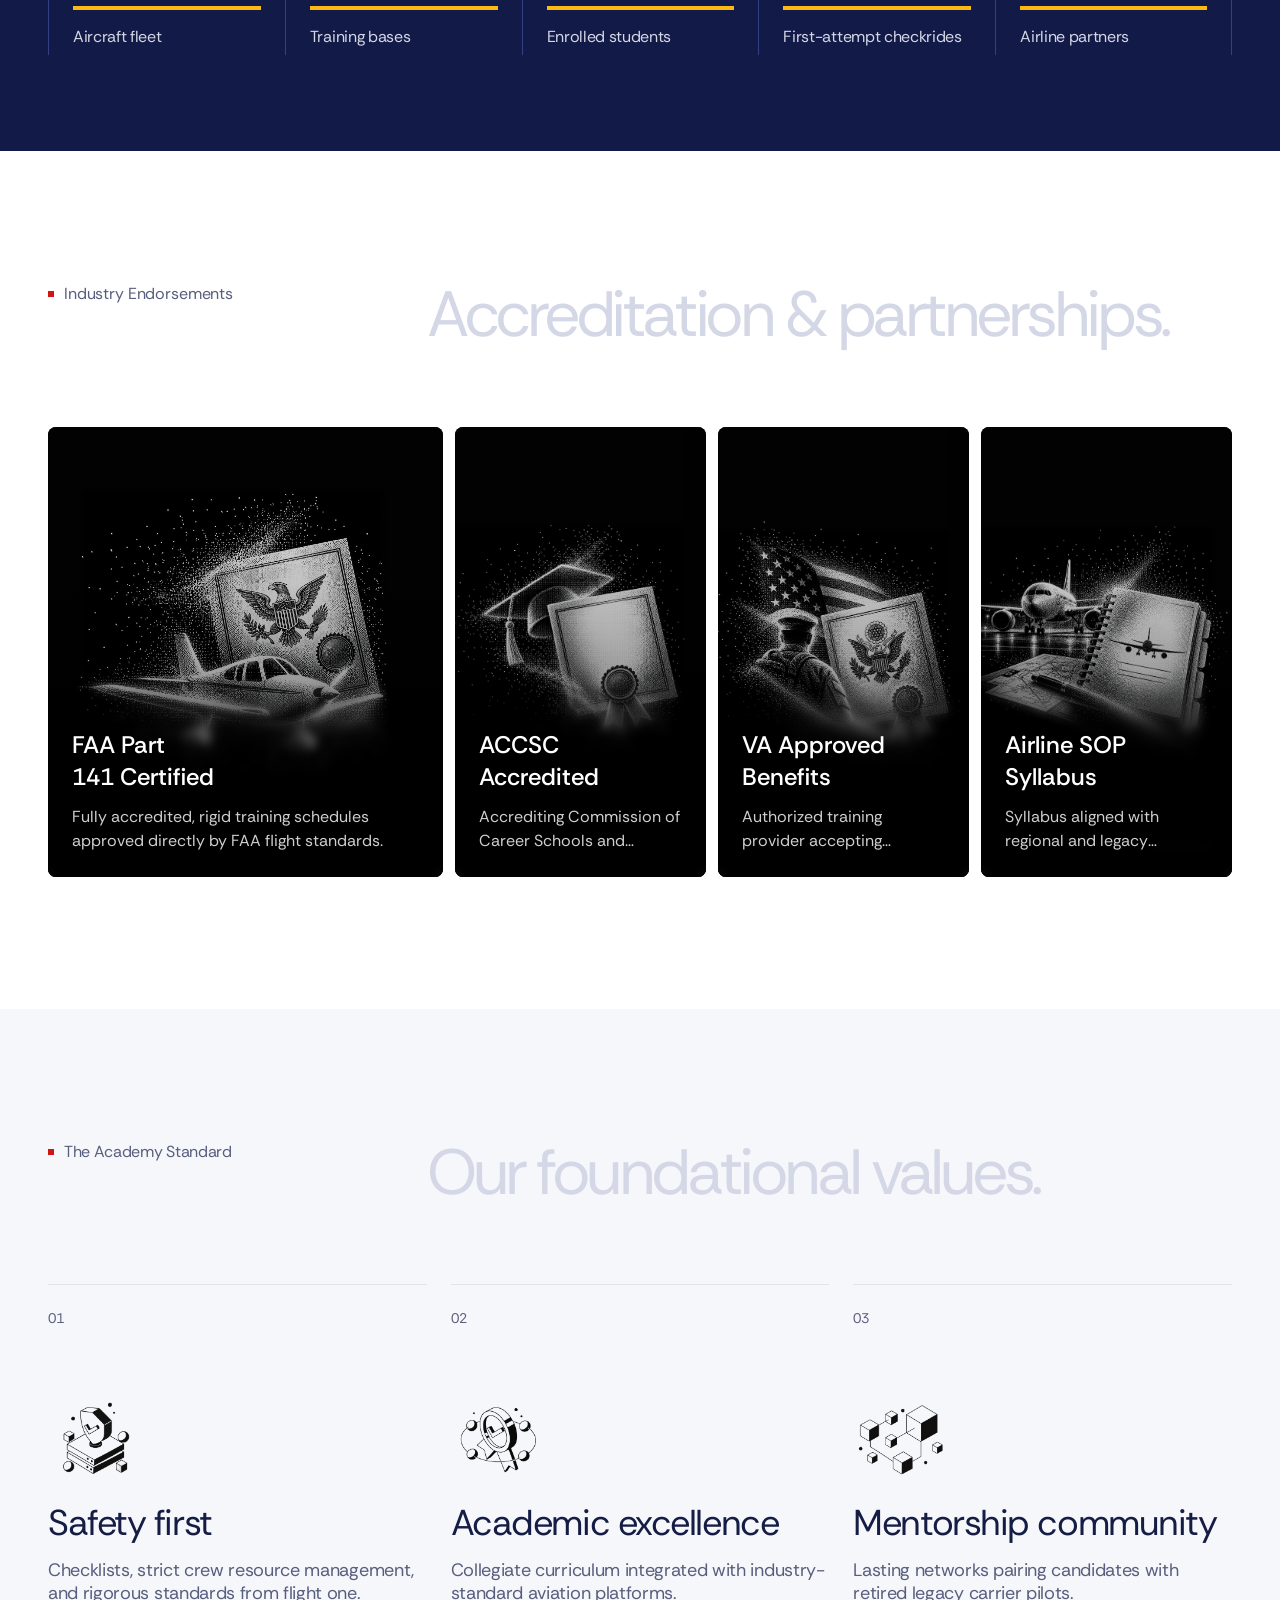
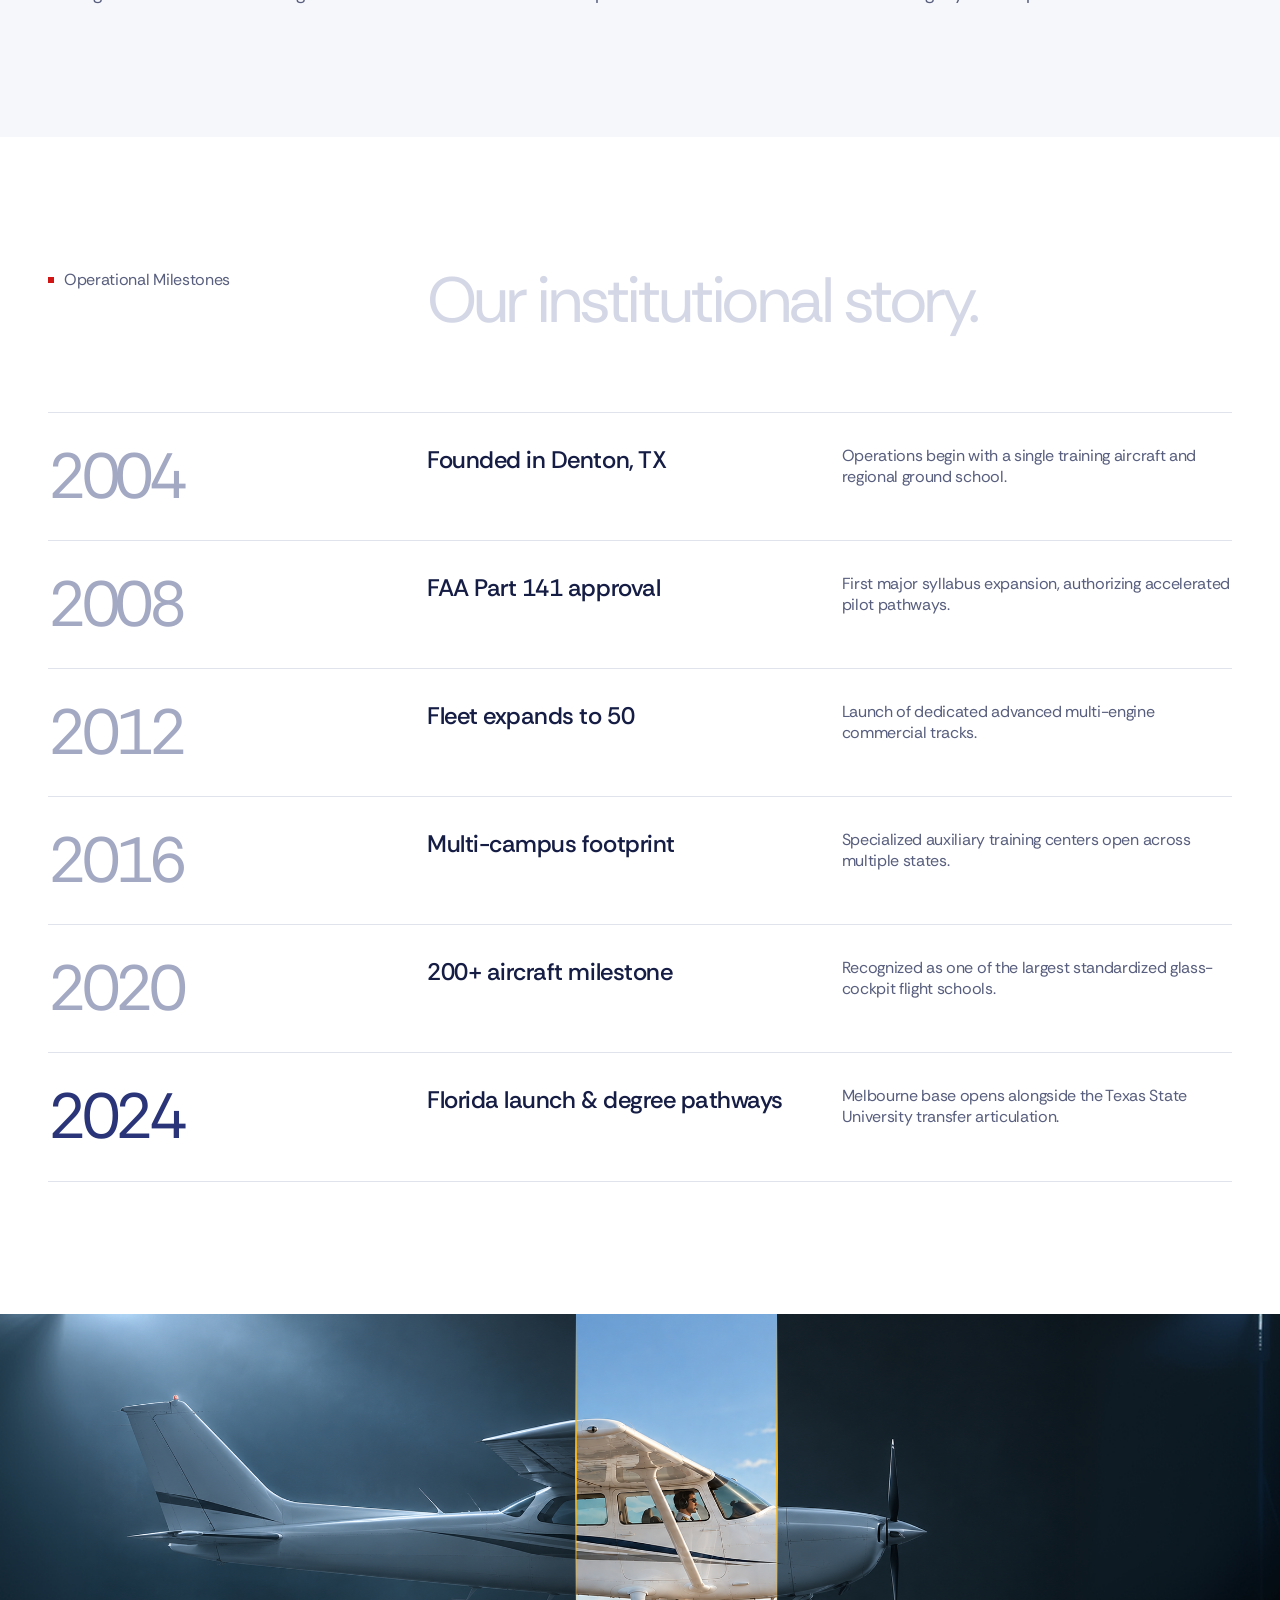
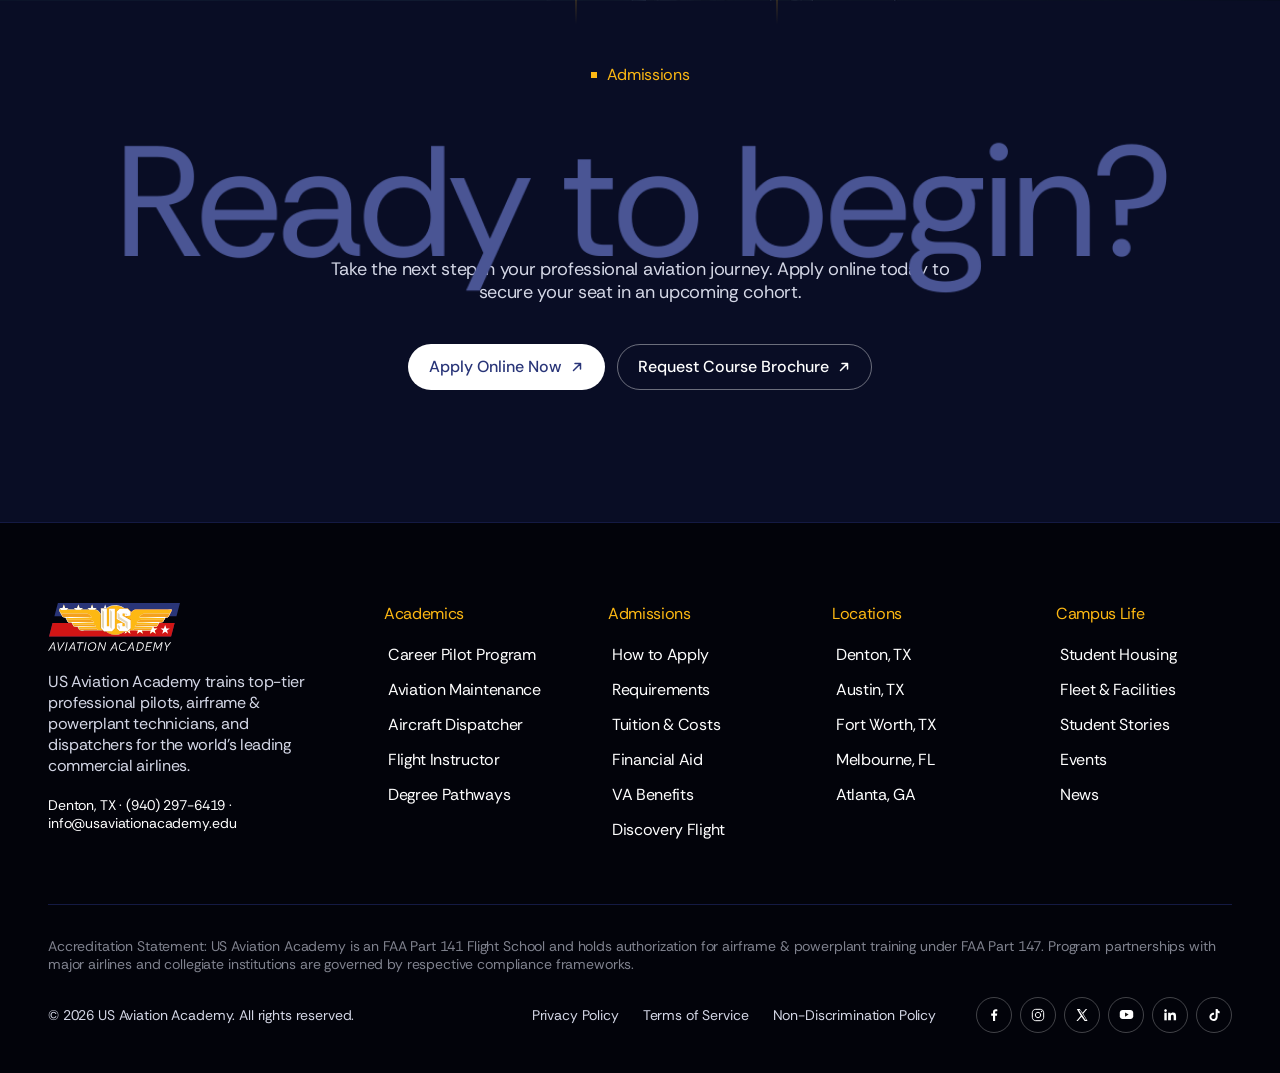
==== commit 7950d213: "Apply latest Figma tweaks across the three pages Home: keep a single hero photo (the warm-graded one" ====
--- a/about.html
+++ b/about.html
@@ -9,7 +9,7 @@
   <link rel="preconnect" href="https://fonts.gstatic.com" crossorigin>
   <link href="https://fonts.googleapis.com/css2?family=DM+Sans:opsz,wght@9..40,400;9..40,500&family=Rethink+Sans:wght@400;500&display=swap" rel="stylesheet">
   <link href="https://api.fontshare.com/v2/css?f[]=satoshi@400&display=swap" rel="stylesheet">
-  <link rel="stylesheet" href="styles.css?v=13">
+  <link rel="stylesheet" href="styles.css?v=15">
 </head>
 <body class="page-about">
   <a class="skip-link" href="#main">Skip to content</a>
--- a/styles.css
+++ b/styles.css
@@ -293,16 +293,16 @@
 }
 .hero-banner img { position: absolute; inset: 0; width: 100%; height: 100%; object-fit: cover; pointer-events: none; }
 /* Image: scale 1.2 → 1 on load; then drifts at 90% scroll speed */
-.banner-photo {
+.hero-banner .banner-photo { /* beats `.hero-banner img` so the parallax overscan applies */
   top: -6%; height: 112%;
   translate: 0 var(--parallax, 0px);
   scale: 1.2; transition: scale 1200ms var(--ease-image);
   will-change: transform;
 }
-.is-loaded .banner-photo { scale: 1; }
+.is-loaded .hero-banner .banner-photo { scale: 1; }
 
 .glass-card {
-  position: absolute; left: 24px; bottom: 24px;
+  position: absolute; left: 32px; bottom: 24px;
   display: flex; flex-direction: column; gap: 16px; padding: 24px;
   background: rgba(22, 29, 69, 0.95); border: 1px solid rgba(225, 227, 236, 0.25); border-radius: 16px;
   -webkit-backdrop-filter: blur(12px); backdrop-filter: blur(12px);
@@ -600,10 +600,10 @@
 .phase-photo { position: absolute; inset: 0; width: 100%; height: 100%; object-fit: cover; transition: transform 900ms var(--ease-appear), scale 1200ms var(--ease-image); will-change: transform; }
 .phase-card::before { /* top shade: black 50% → clear at half height */
   content: ""; position: absolute; inset: 0; z-index: 1; pointer-events: none;
-  background: linear-gradient(180deg, rgba(0, 0, 0, 0.5) 0%, rgba(0, 0, 0, 0) 50%);
+  background: linear-gradient(180deg, rgba(0, 0, 0, 0.8) 0%, rgba(0, 0, 0, 0) 50%);
 }
 .phase-glow { /* blurred 20% black ellipse behind the header row (Figma Ellipse 4/5) */
-  position: absolute; z-index: 1; top: -190px; left: -190px; width: calc(100% + 380px); height: 658px; max-width: none; pointer-events: none;
+  position: absolute; z-index: 1; top: -230px; left: -190px; width: calc(100% + 380px); height: 658px; max-width: none; pointer-events: none;
 }
 .phase-top { position: absolute; z-index: 2; top: 0; left: 0; right: 0; display: flex; align-items: center; gap: 20px; padding: 12px 24px 0; }
 .phase-top::after { content: ""; position: absolute; left: 24px; right: 24px; bottom: 0; height: 1px; background: var(--white); }
@@ -613,7 +613,7 @@
 .phase-bottom {
   position: absolute; z-index: 2; left: 0; right: 0; bottom: 0; display: flex; flex-direction: column; gap: 12px;
   padding: 56px 24px 24px;
-  background: linear-gradient(180deg, rgba(0, 0, 0, 0), rgba(0, 0, 0, 0.7));
+  background: linear-gradient(180deg, rgba(0, 0, 0, 0), rgba(0, 0, 0, 0.9));
   -webkit-backdrop-filter: blur(5px); backdrop-filter: blur(5px);
   -webkit-mask-image: linear-gradient(180deg, transparent 0, #000 56px); mask-image: linear-gradient(180deg, transparent 0, #000 56px);
   /* At rest the panel sits lower by the hidden lines' height (--extra, set in main.js),
@@ -701,7 +701,7 @@
 .about-title-row { position: relative; }
 .page-hero h1 { color: var(--white); }
 .page-hero h1 .accent { color: var(--secondary); }
-.about-lead { position: absolute; right: 0; top: 104px; width: 360px; font-size: 18px; line-height: 26px; color: var(--text-muted); }
+.about-lead { position: absolute; right: 0; top: 57px; /* centred on the first two headline lines */ width: 360px; font-size: 18px; line-height: 26px; color: var(--text-muted); }
 .about-banner { height: 640px; border-radius: 32px; overflow: hidden; }
 .about-banner img { width: 100%; height: 100%; object-fit: cover; scale: 1.2; transition: scale 1200ms var(--ease-image); }
 .is-loaded .about-banner img { scale: 1; }
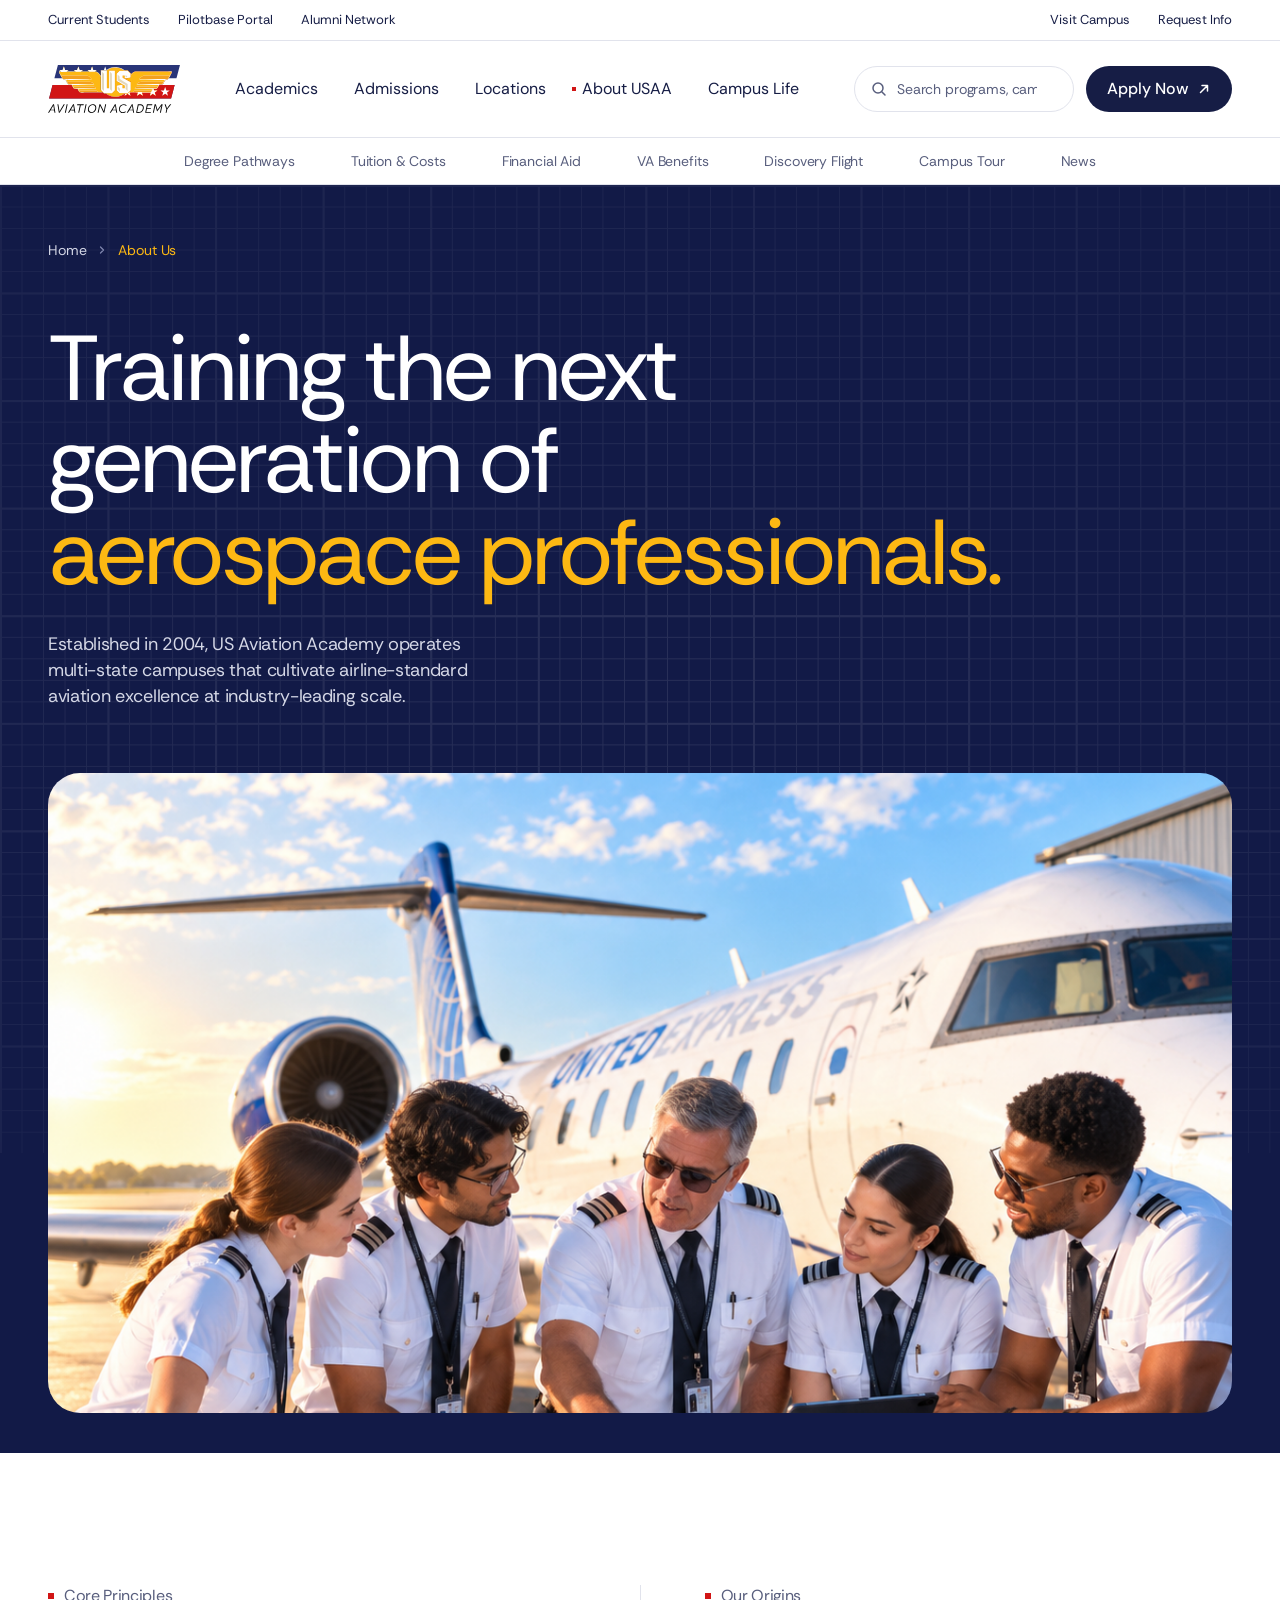
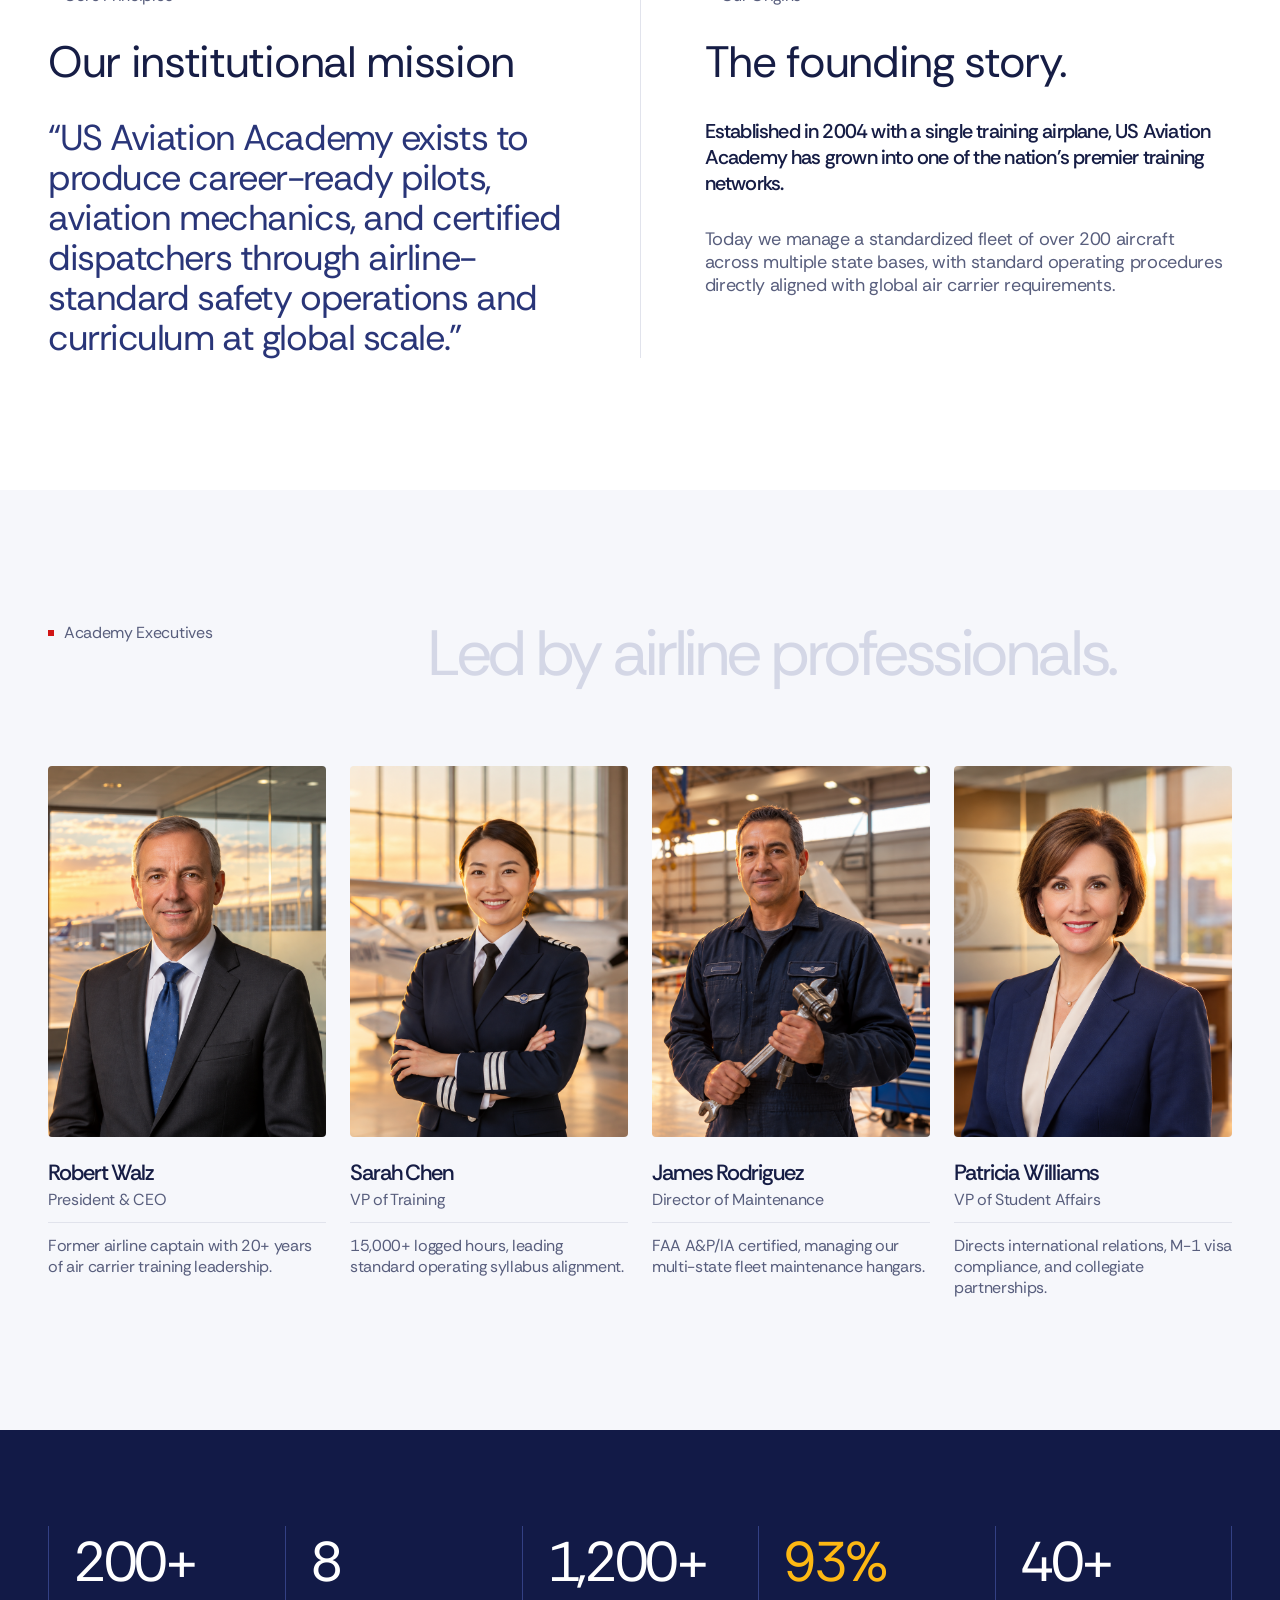
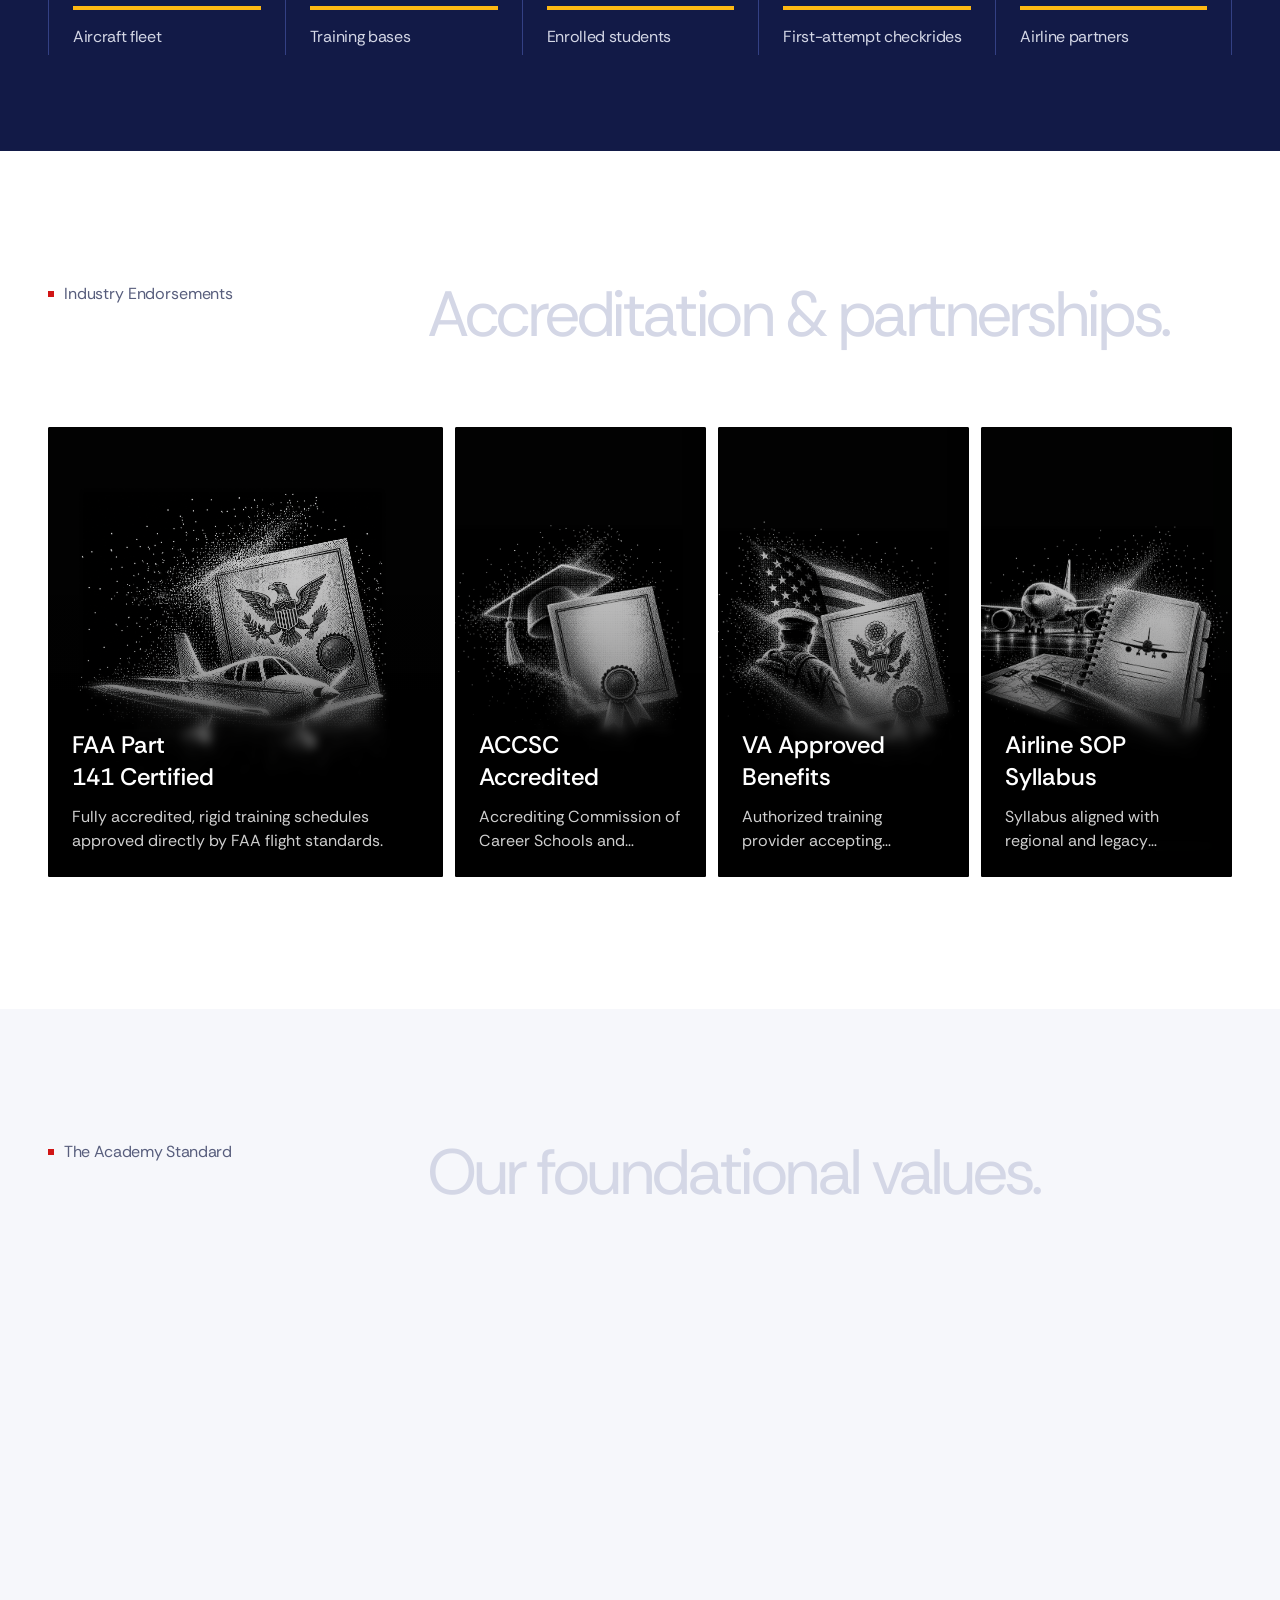
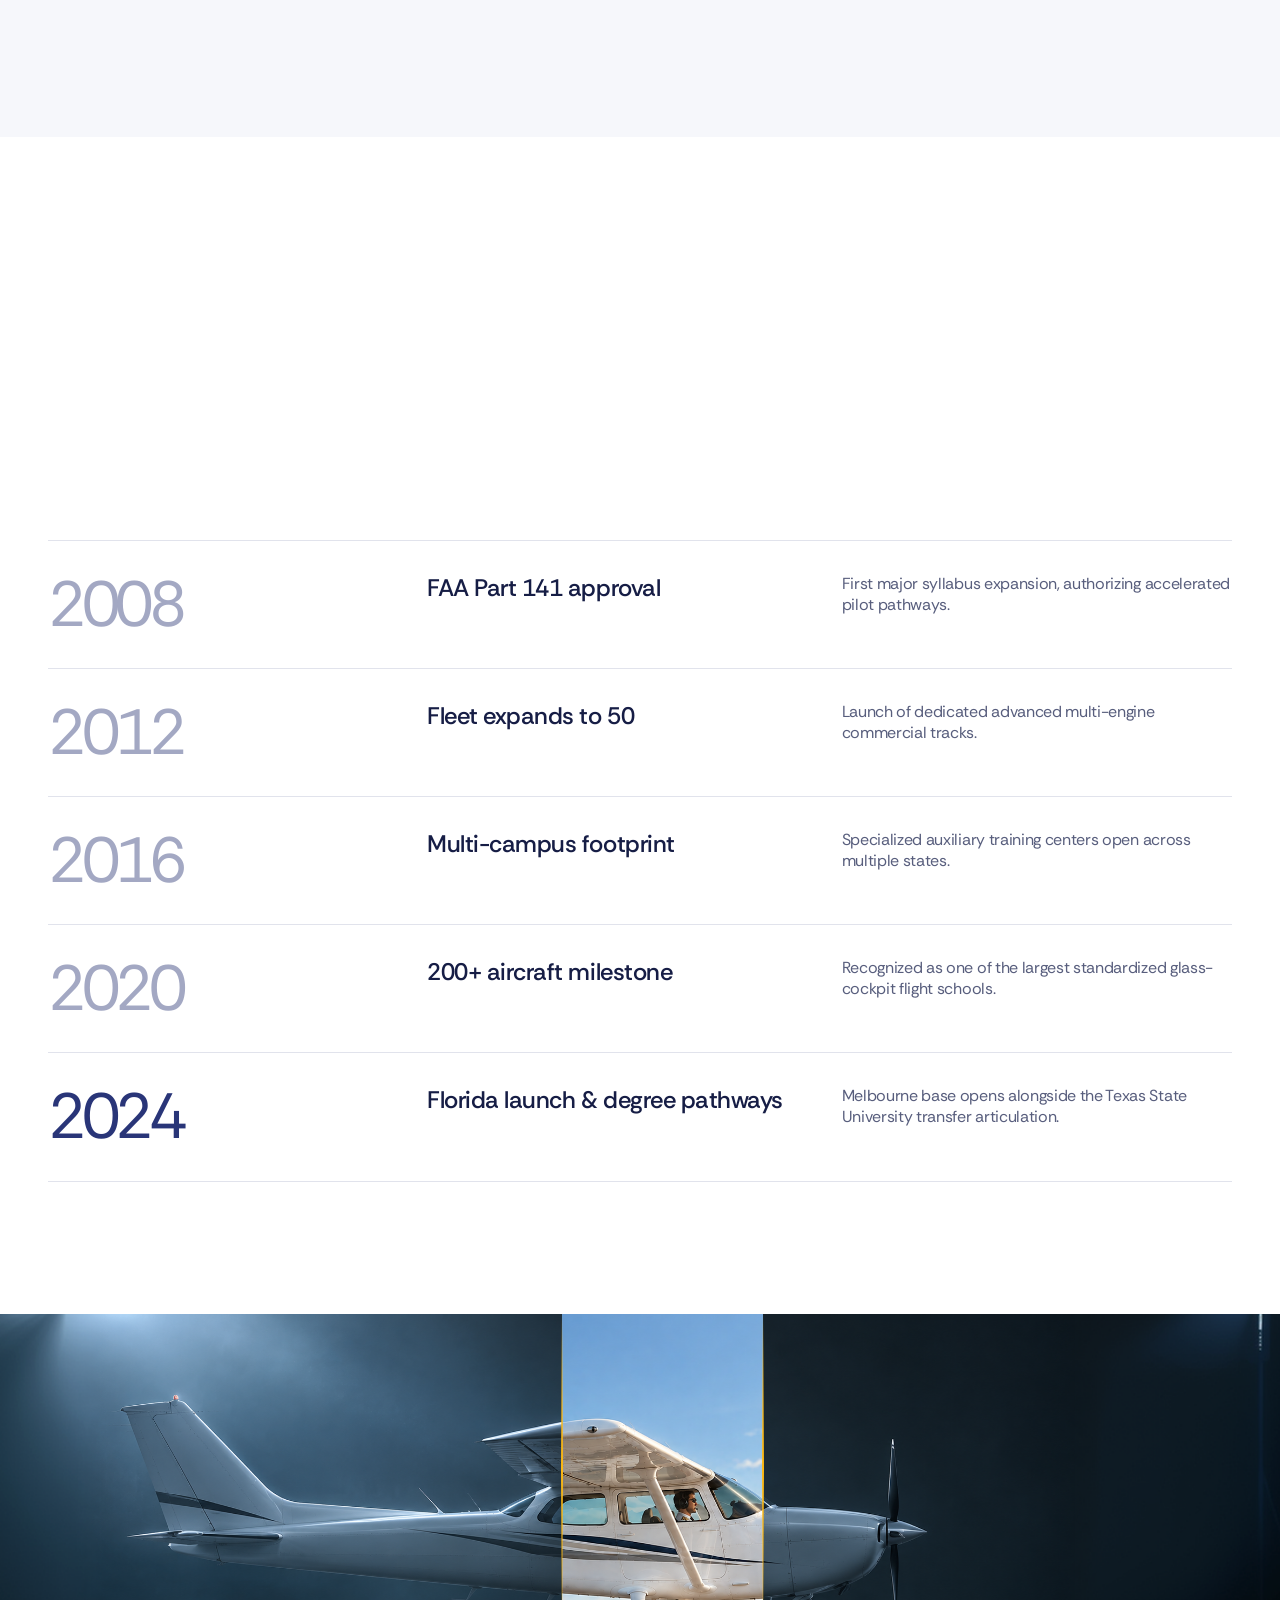
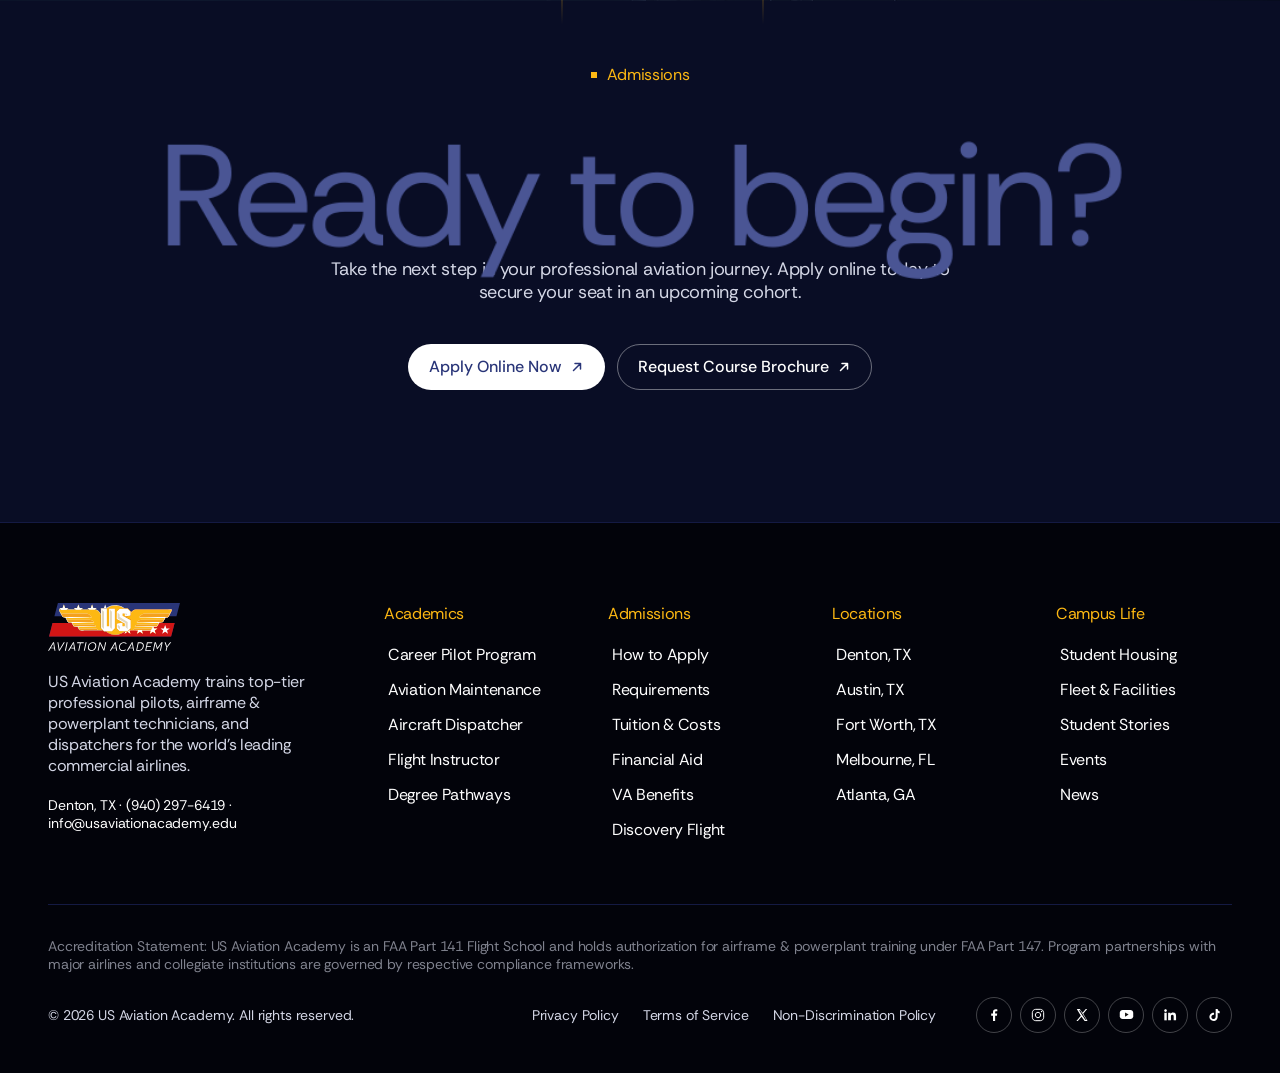
==== commit 45b0e0fd: "Set accreditation card radius to 2px to match Figma Co-Authored-By: Claude Opus 5.5 <noreply@anthrop" ====
--- a/about.html
+++ b/about.html
@@ -9,7 +9,7 @@
   <link rel="preconnect" href="https://fonts.gstatic.com" crossorigin>
   <link href="https://fonts.googleapis.com/css2?family=DM+Sans:opsz,wght@9..40,400;9..40,500&family=Rethink+Sans:wght@400;500&display=swap" rel="stylesheet">
   <link href="https://api.fontshare.com/v2/css?f[]=satoshi@400&display=swap" rel="stylesheet">
-  <link rel="stylesheet" href="styles.css?v=15">
+  <link rel="stylesheet" href="styles.css?v=16">
 </head>
 <body class="page-about">
   <a class="skip-link" href="#main">Skip to content</a>
--- a/styles.css
+++ b/styles.css
@@ -741,7 +741,7 @@
 /* Accreditation: expanding image cards (450 active / 286 rest) */
 .accred-grid { display: flex; gap: 12px; height: 450px; }
 .accred-card {
-  position: relative; flex: 286 1 0; min-width: 0; overflow: hidden; border-radius: 8px; background: #000; outline-offset: 4px;
+  position: relative; flex: 286 1 0; min-width: 0; overflow: hidden; border-radius: 2px; background: #000; outline-offset: 4px;
   transition: flex-grow var(--card-reveal),
     opacity 1200ms var(--ease-appear) calc(200ms + var(--d, 0ms)), transform 1200ms var(--ease-appear) calc(200ms + var(--d, 0ms));
 }
